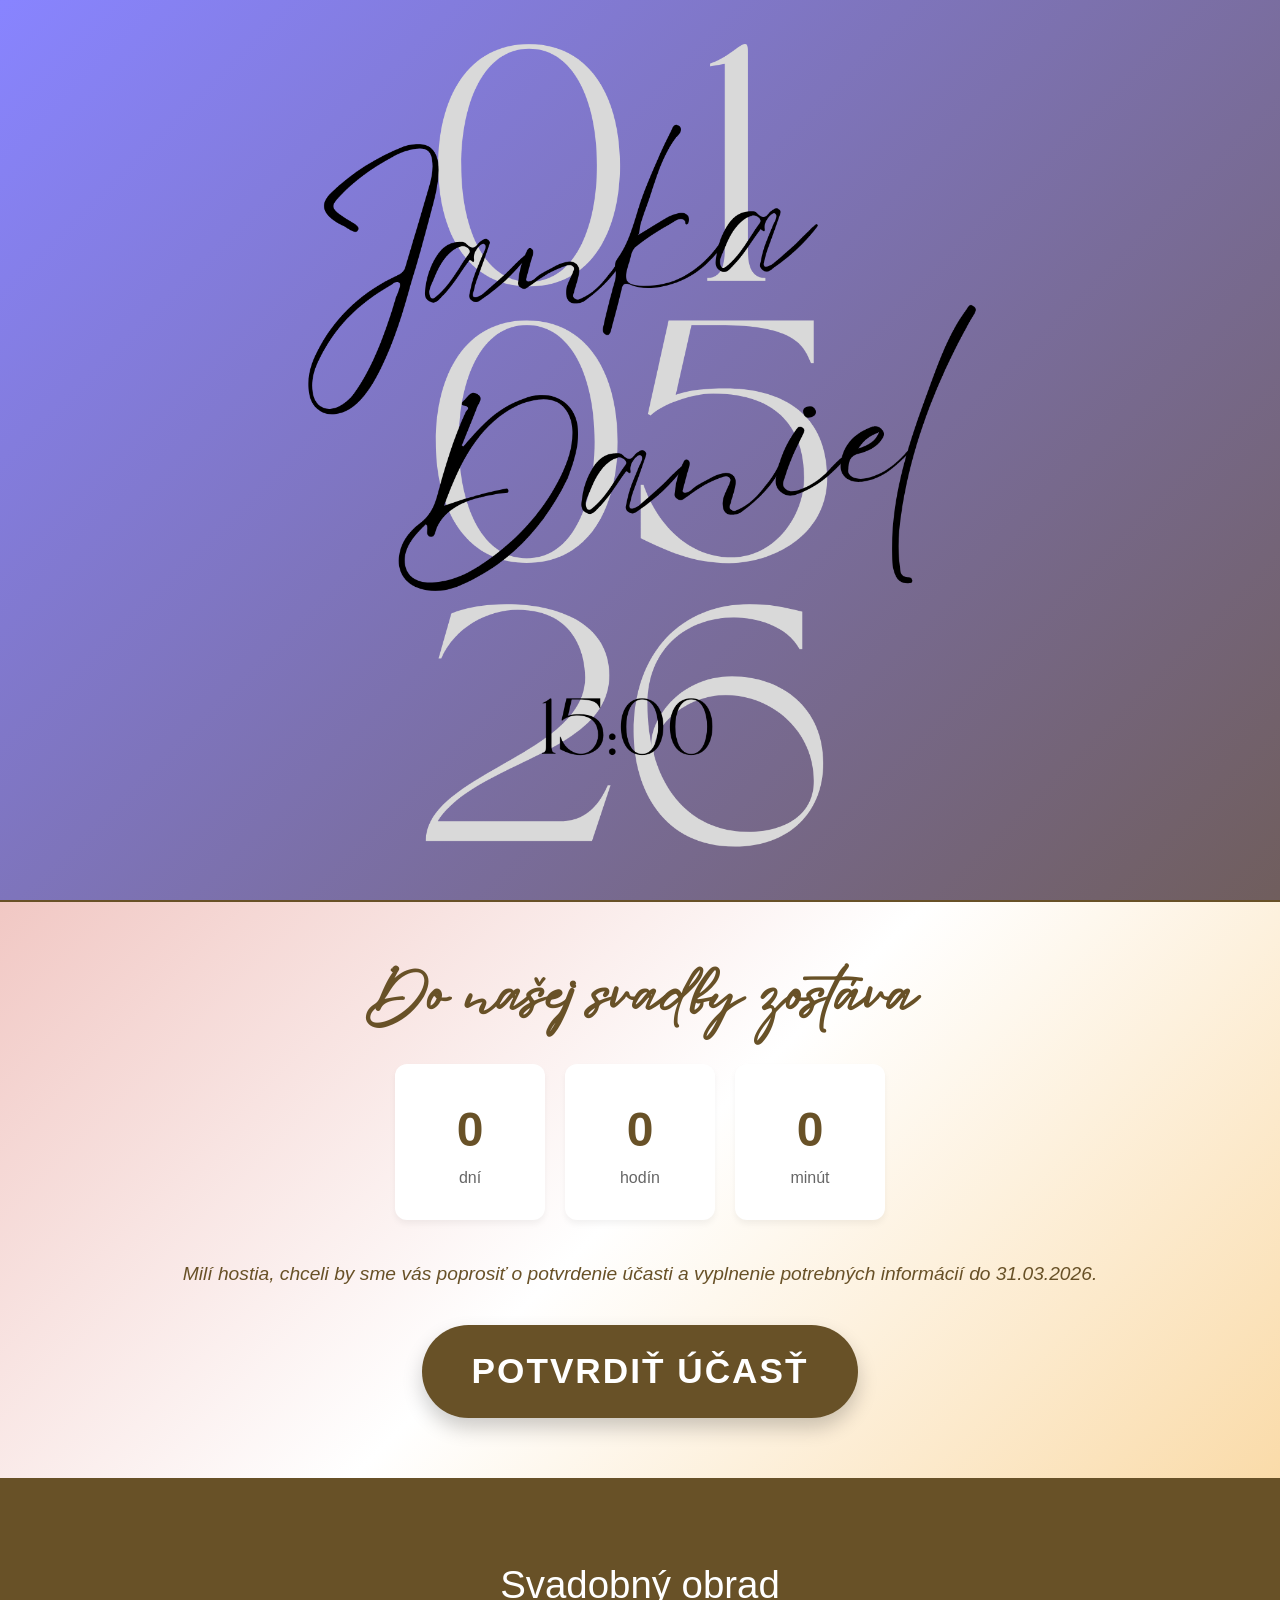
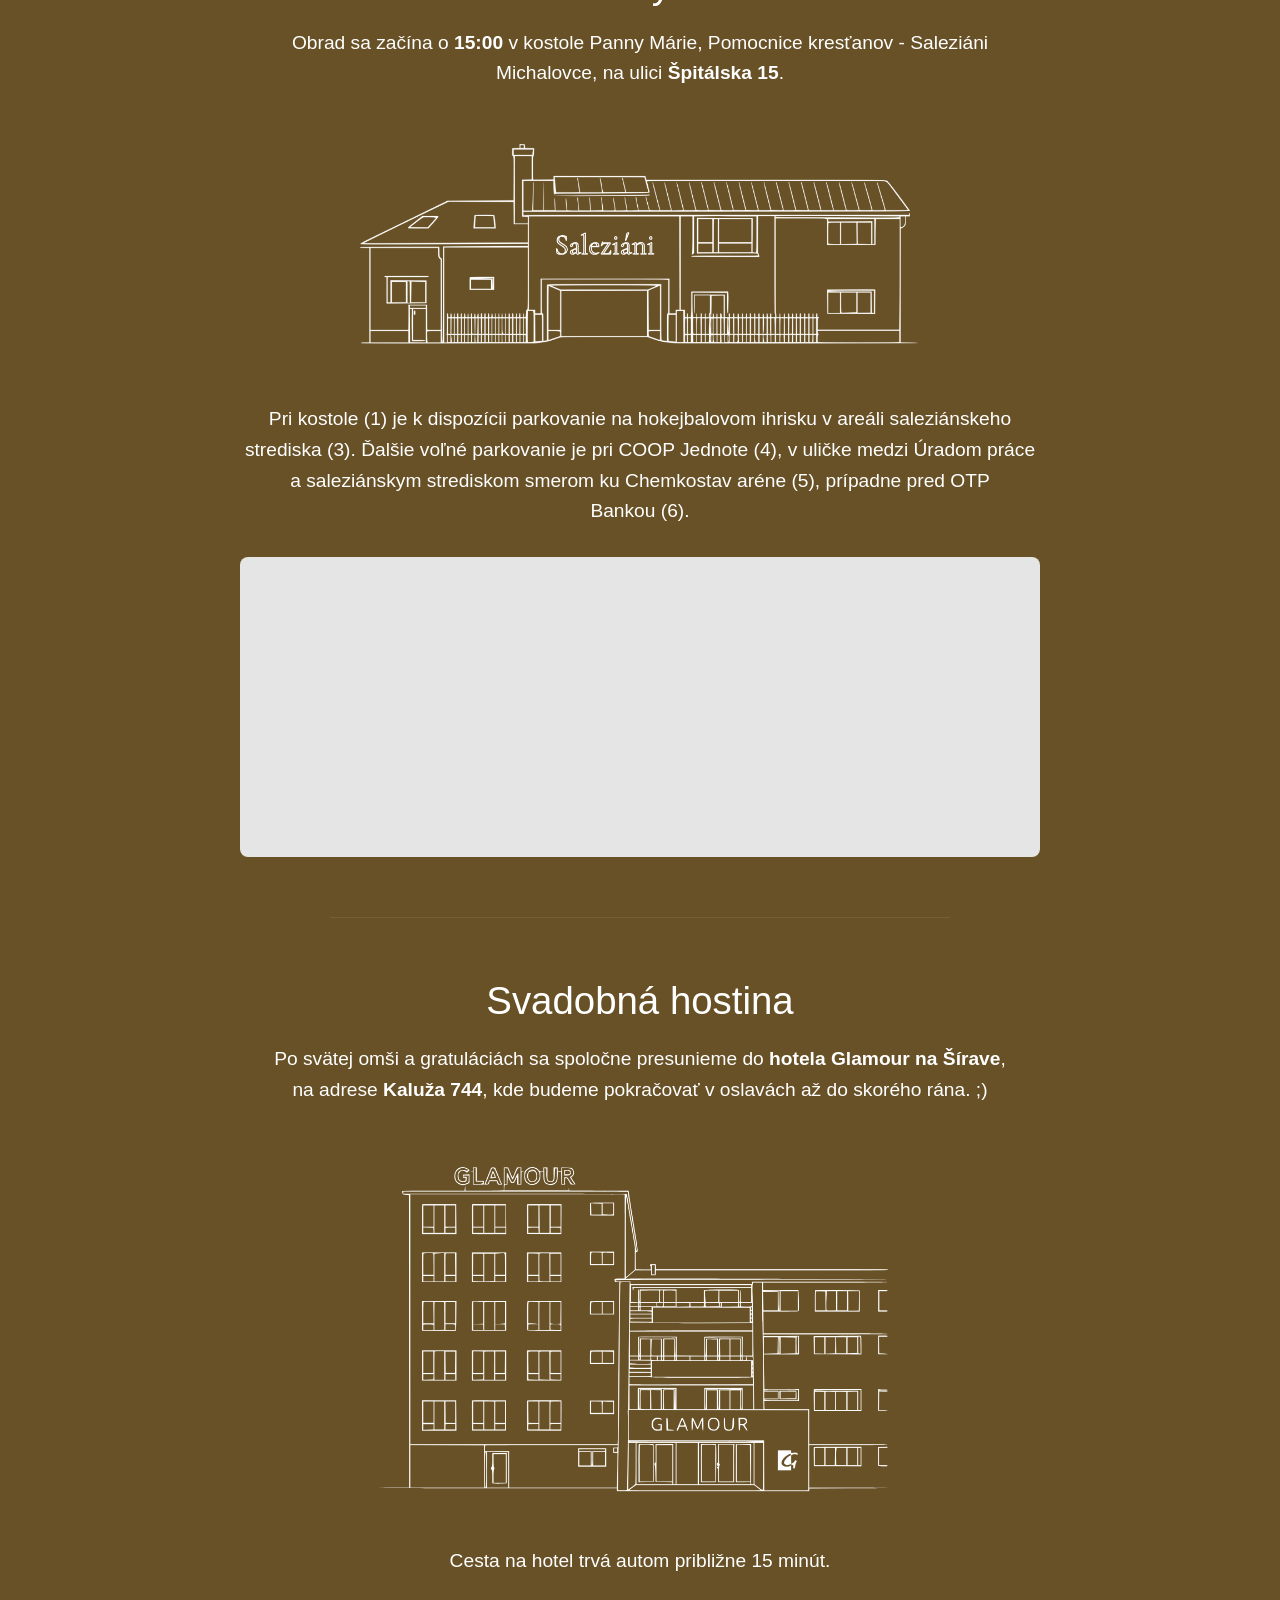
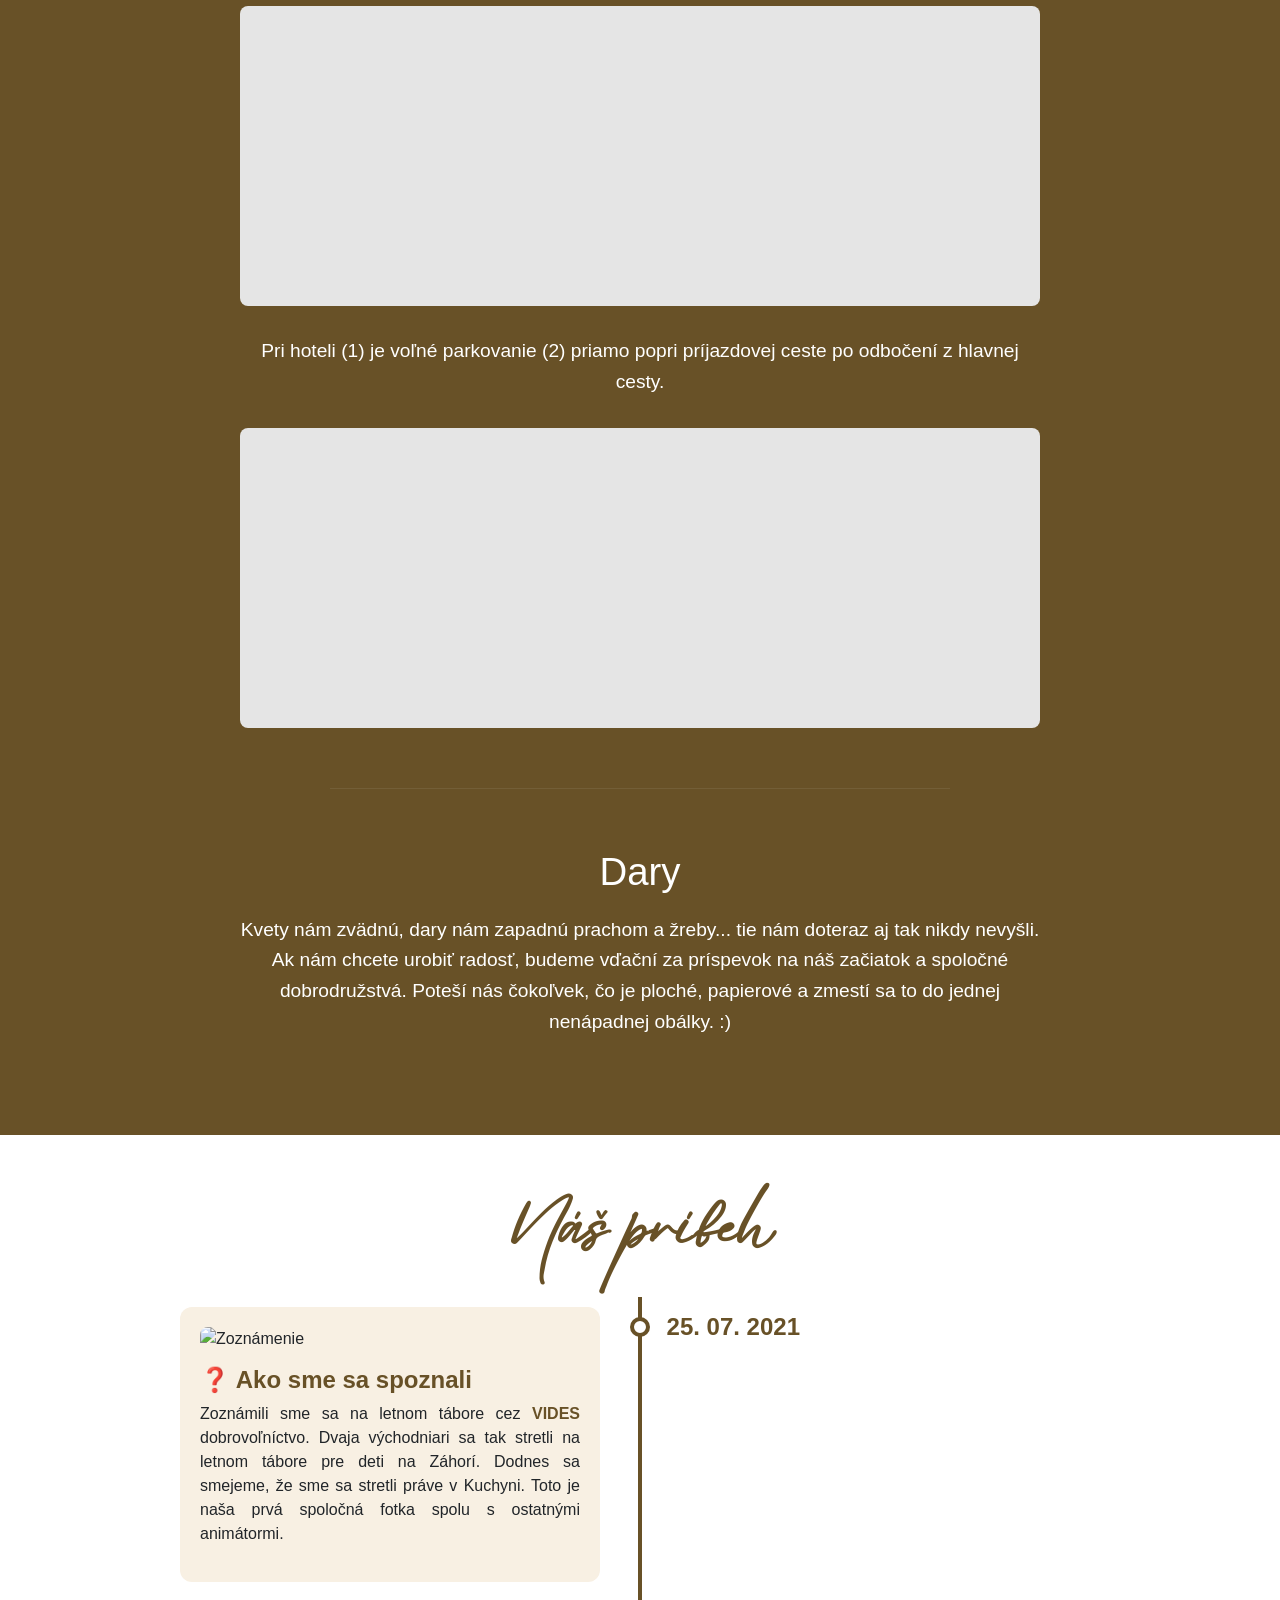
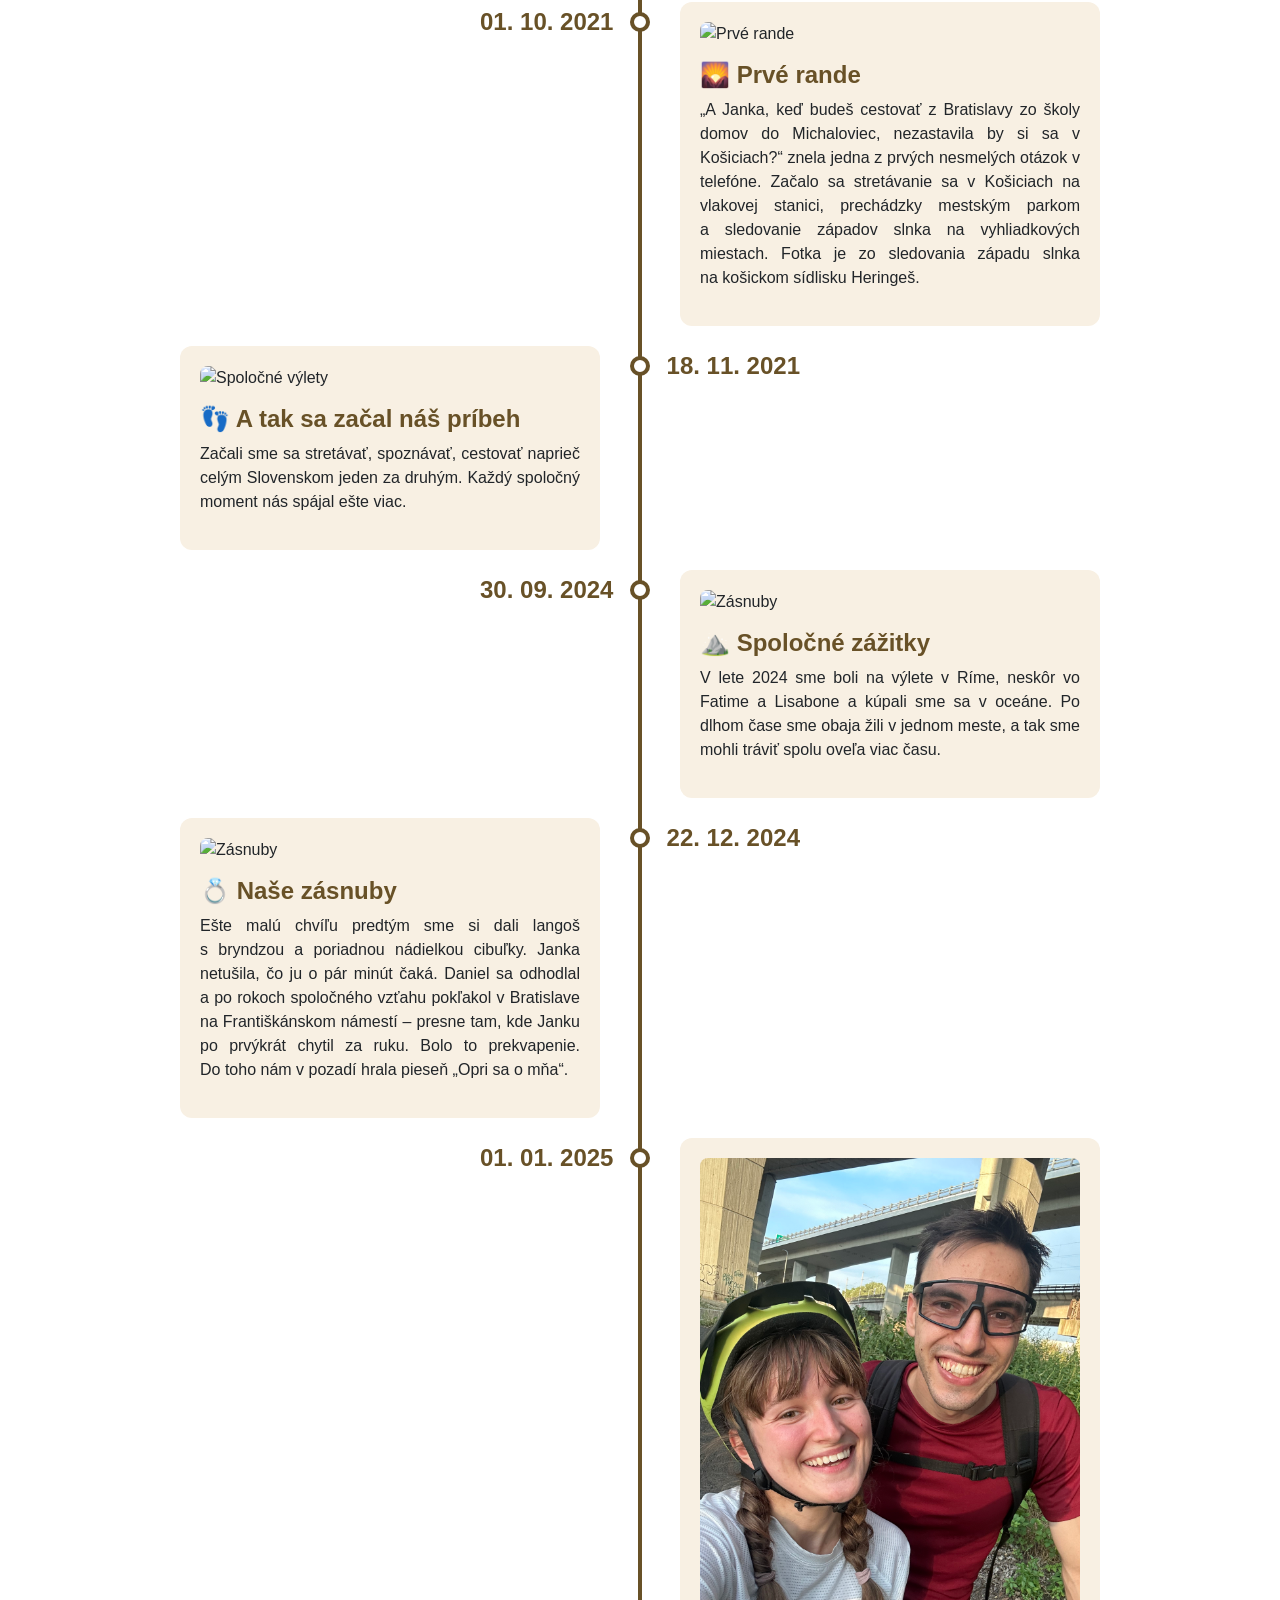
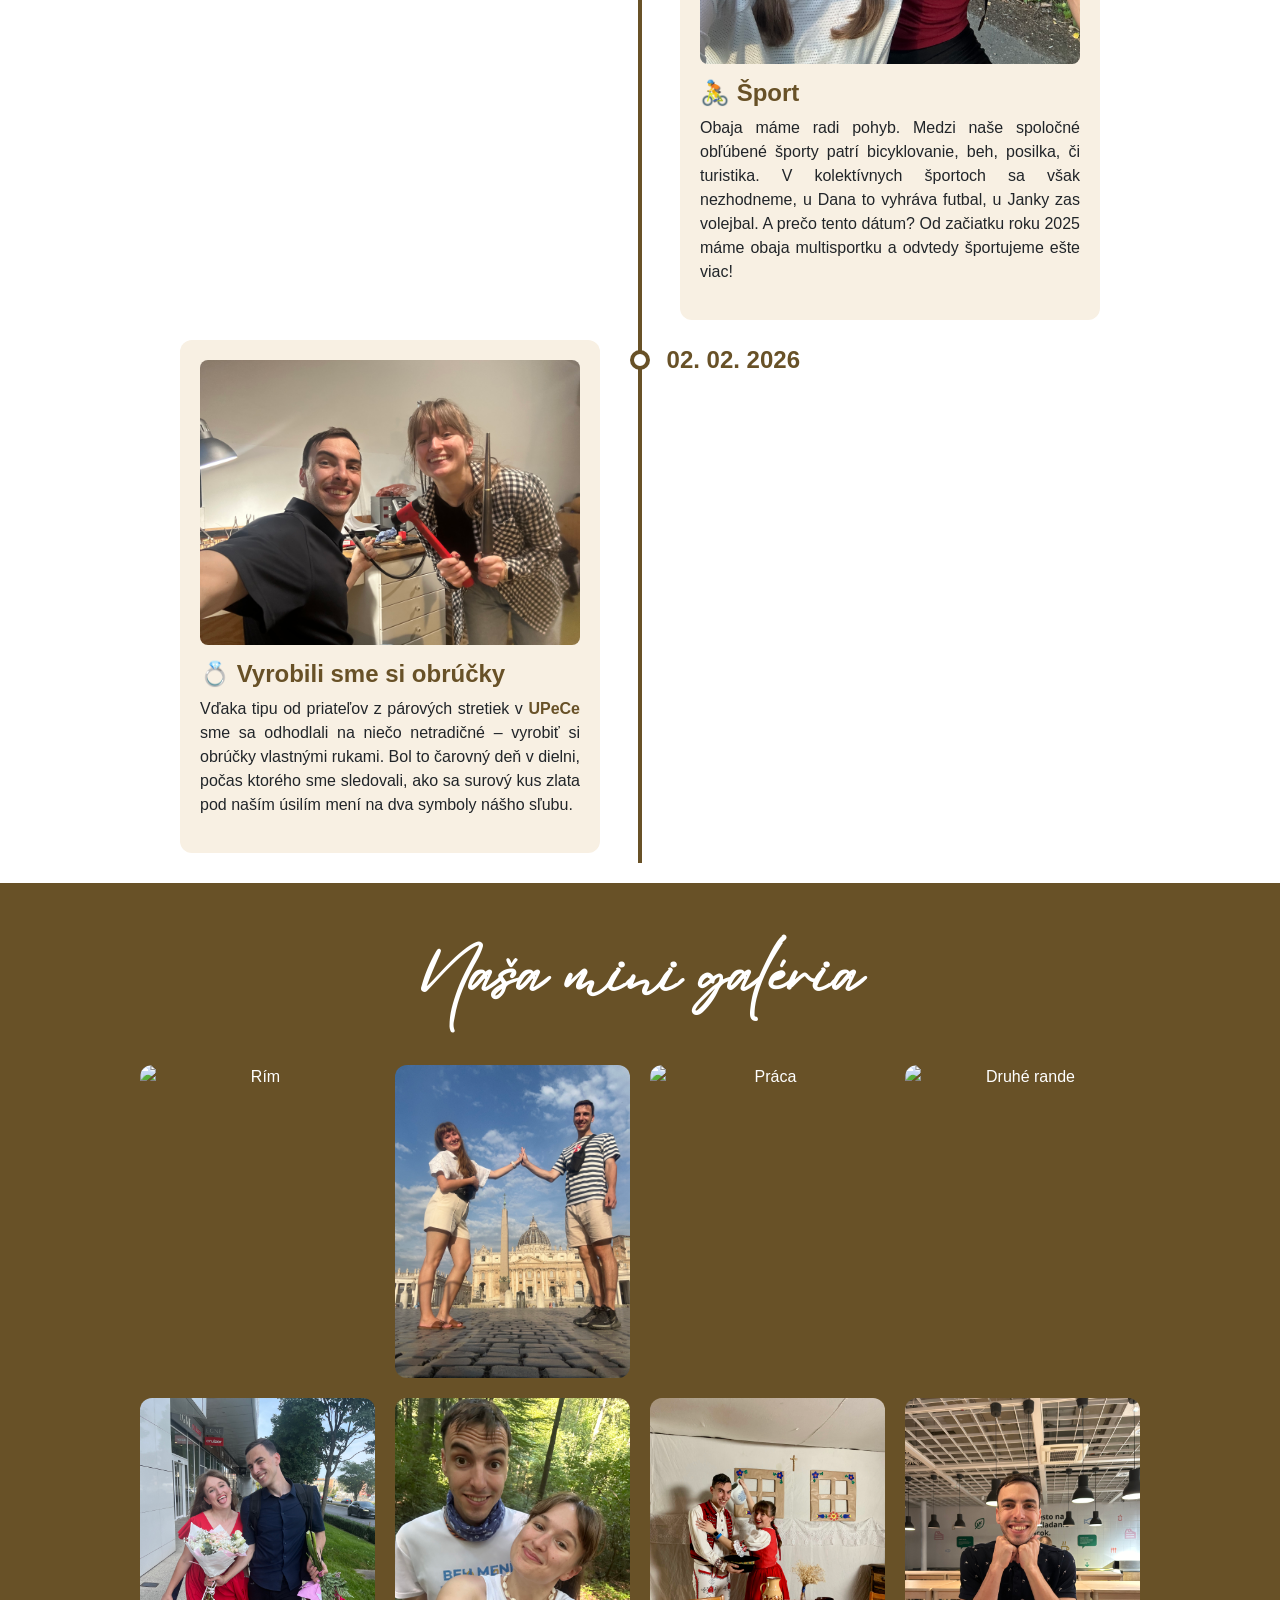
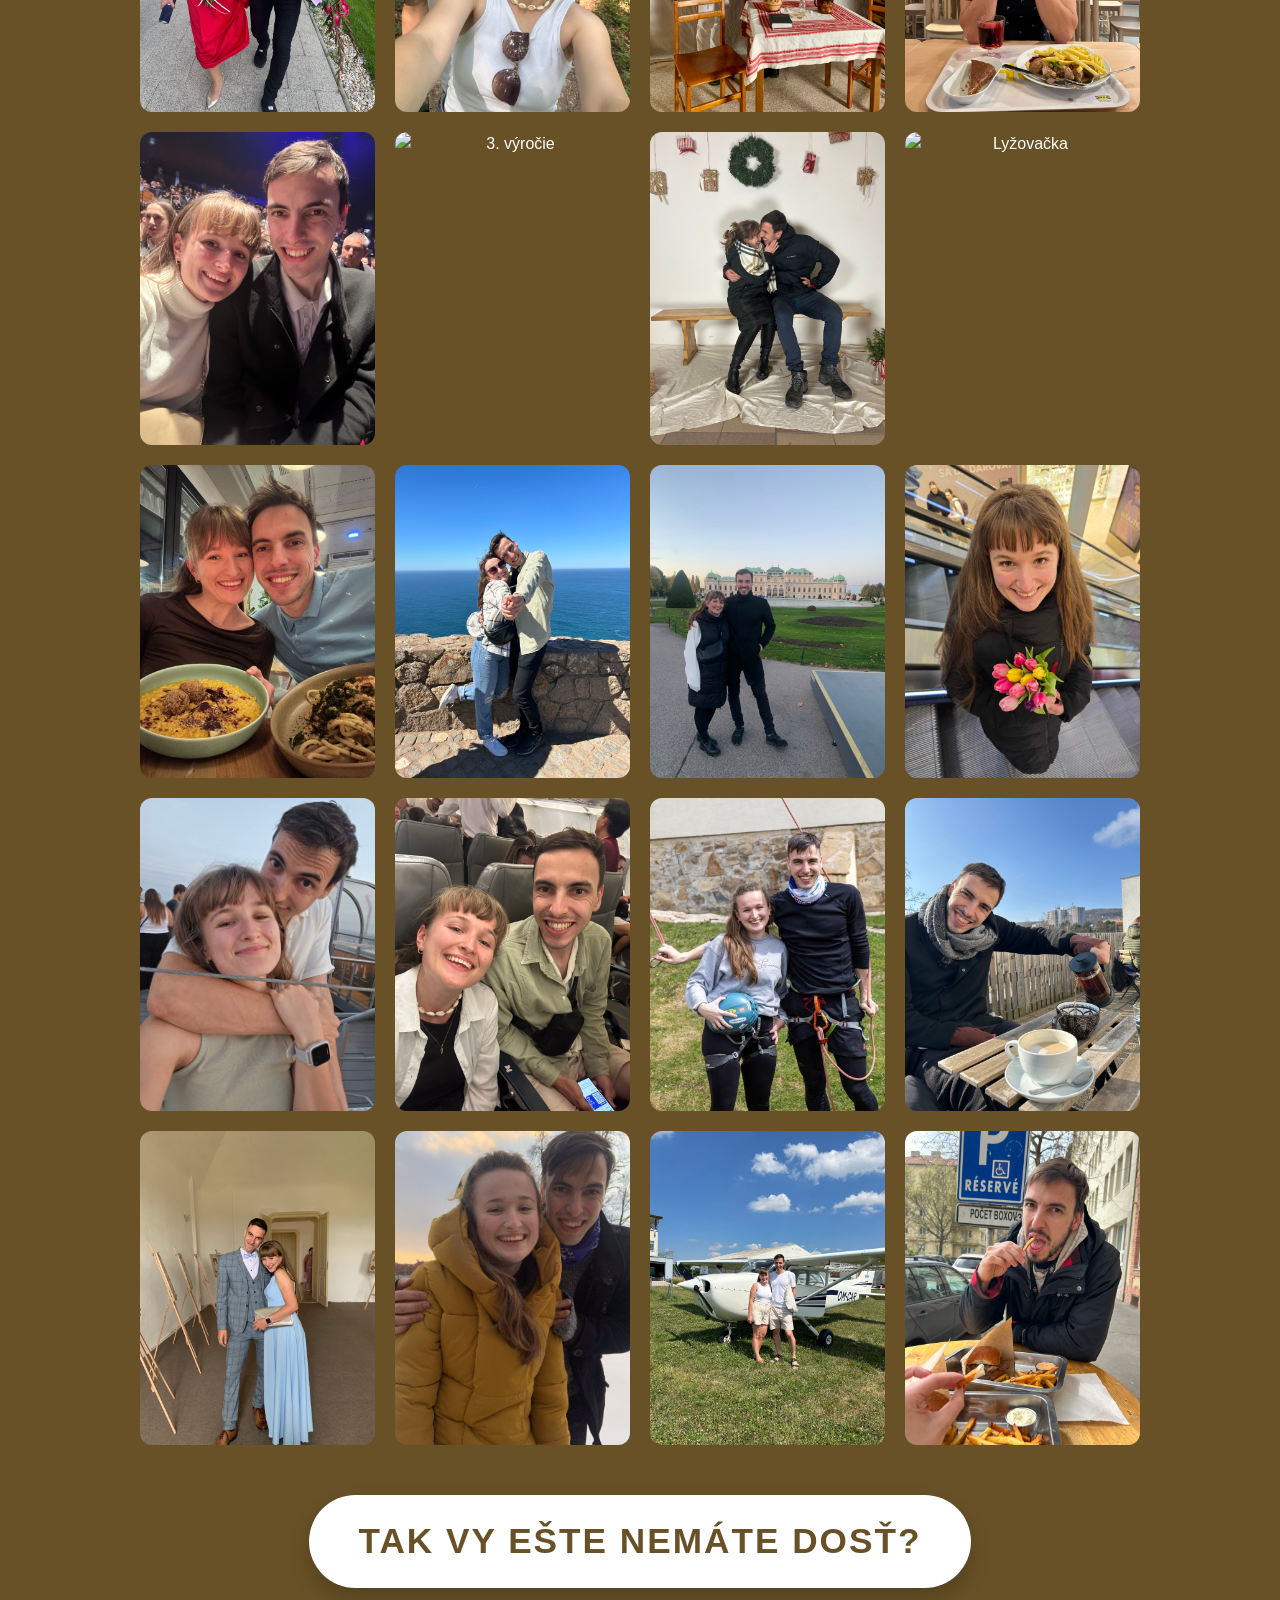
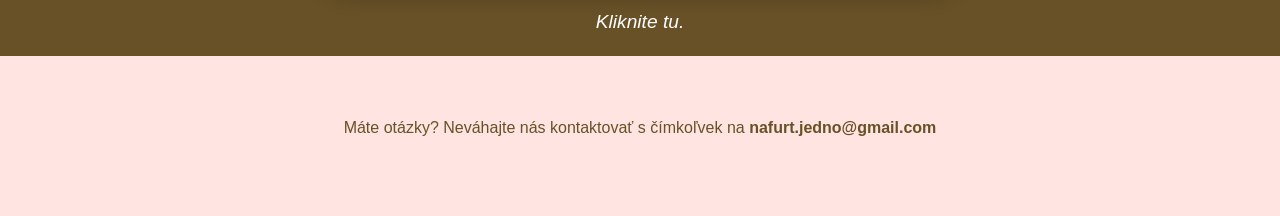
==== index.html @ fc6c35ec "video fix" ====
<!doctype html>
<html lang="sk">
  <head>
    <meta charset="UTF-8" />
    <meta name="viewport" content="width=device-width, initial-scale=1" />
    <title>Nafurt jedno ❤️</title>
    <link rel="icon" type="image/png" href="foto/favicon.png">

    <link
      href="https://cdn.jsdelivr.net/npm/bootstrap@5.3.2/dist/css/bootstrap.min.css"
      rel="stylesheet"
    />
    <link rel="stylesheet" href="style.css">   
  </head>

  <body>
    <div class="hero hero-white">
      <img src="foto/FAVORIT.png" alt="Svadobný obrázok" />
    </div>

    <div class="invite-section">
      <h1>Do našej svadby zostáva</h1>
      <div class="countdown">
         <div class="boxes">
          <div class="box">
            <span id="days">0</span>
            <small>dní</small>
          </div>
          <div class="box">
            <span id="hours">0</span>
            <small>hodín</small>
          </div>
          <div class="box">
            <span id="minutes">0</span>
            <small>minút</small>
          </div>
        </div>
      </div>

       <p style="padding-bottom: 20px; color: #685127; font-size:larger; font-style:italic">
        Milí hostia, chceli by sme vás poprosiť o potvrdenie účasti a vyplnenie potrebných informácií do 31.03.2026.
      </p>

      <a href="https://forms.gle/njdGcXNZVzwBo6KG8" target="_blank" class="btn-invite">Potvrdiť účasť</a>
    </div>

    <div class="info-section">
      <h3>Svadobný obrad</h3>
      <p>
        Obrad sa začína o <b>15:00</b> v kostole Panny Márie, Pomocnice kresťanov - Saleziáni Michalovce, na ulici <b>Špitálska 15</b>.
      </p>
      <img src="foto/stredisko.png" alt="Stredisko Saleziáni" />
      <p>
        Pri kostole&nbsp;(1) je k dispozícii parkovanie na hokejbalovom ihrisku v&nbsp;areáli saleziánskeho strediska&nbsp;(3). Ďalšie voľné parkovanie je&nbsp;pri COOP Jednote&nbsp;(4), v uličke medzi Úradom práce a&nbsp;saleziánskym strediskom smerom ku Chemkostav aréne&nbsp;(5), prípadne pred OTP Bankou&nbsp;(6).
      </p>
      <div>
        <iframe
          class="map-placeholder"
          style="border: none"
          src="https://mapy.com/s/ladularute"
          width="400"
          height="280"
          frameborder="90"
        ></iframe>
      </div>
      <hr
        style="
          width: 50%;
          margin: 60px auto;
          border-color: rgba(255, 255, 255, 0.3);
        "
      />
      <h3>Svadobná hostina</h3>
      <p>
        Po svätej omši a gratuláciách sa spoločne presunieme do&nbsp;<b>hotela Glamour na Šírave</b>, na&nbsp;adrese <b>Kaluža 744</b>, kde budeme pokračovať v oslavách až do skorého rána. ;)
      </p>
      <img src="foto/hotel_glamour.png" alt="Hotel Glamour" />
      <p>
      Cesta na hotel trvá autom približne 15 minút.
      </p>
      <div>
        <iframe class="map-placeholder" style="border:none" src="https://mapy.com/s/delabahuje" width="400" height="280" frameborder="90"></iframe>
      </div>
      <p>
      Pri hoteli (1) je voľné parkovanie (2) priamo popri príjazdovej ceste po odbočení z hlavnej cesty.
      </p>
      <div>
      <iframe class="map-placeholder" style="border:none" src="https://mapy.com/s/jegasonofo" width="400" height="280" frameborder="90"></iframe>
      </div>
      <hr
        style="
          width: 50%;
          margin: 60px auto;
          border-color: rgba(255, 255, 255, 0.3);
        "
      />
      <h3>Dary</h3>
      <p>
        Kvety nám zvädnú, dary nám zapadnú prachom a žreby... tie nám doteraz aj tak nikdy nevyšli. Ak nám chcete urobiť radosť, budeme vďační za príspevok na náš začiatok a spoločné dobrodružstvá. Poteší nás čokoľvek, čo je ploché, papierové a zmestí sa to do jednej nenápadnej obálky. :)
      </p>
    </div>
    
    <div class="timeline-section">
      <h1>Náš príbeh</h1>
      <div class="timeline">
        <div class="timeline-item left">
          <h4 class="timeline-date">25. 07. 2021</h4>

          <div class="content">
            <img src="foto/kuchyna.jpg" alt="Zoznámenie" class="main-img"/>
            <div class="timeline-item__text">
              <h4>❓ Ako sme sa spoznali</h4>
              <p>
                Zoznámili sme sa na letnom tábore cez&nbsp;<a href="https://vides.sk/">VIDES</a> dobrovoľníctvo. Dvaja východniari sa tak stretli na letnom tábore pre deti na&nbsp;Záhorí.
                Dodnes sa smejeme, že sme sa stretli práve v Kuchyni. Toto je naša prvá spoločná fotka spolu
                s&nbsp;ostatnými animátormi.
              </p>
            </div>
          </div>
        </div>

        <div class="timeline-item right">
           <h4 class="timeline-date">01. 10. 2021</h4>

          <div class="content">
            <img src="foto/prverande.jpg" alt="Prvé rande" class="main-img"/>
            <div class="timeline-item__text">
              <h4>🌄 Prvé rande</h4>
              <p>„A Janka, keď budeš cestovať z Bratislavy zo školy domov do Michaloviec, nezastavila by si sa v Košiciach?“ znela jedna z&nbsp;prvých nesmelých otázok v telefóne. Začalo sa stretávanie sa v Košiciach na vlakovej stanici, prechádzky mestským parkom a&nbsp;sledovanie západov slnka na vyhliadkových miestach. Fotka je zo sledovania západu slnka na&nbsp;košickom sídlisku Heringeš.</p>
            </div>
          </div>
        </div>

        <div class="timeline-item left">
           <h4 class="timeline-date">18. 11. 2021</h4>

          <div class="content">
            <img src="foto/jazero.jpg" alt="Spoločné výlety" class="main-img" />
            <div class="timeline-item__text">
              <h4>👣 A tak sa začal náš príbeh</h4>
              <p>Začali sme sa stretávať, spoznávať, cestovať naprieč celým Slovenskom jeden za druhým. Každý spoločný moment nás spájal ešte viac.</p>
            </div>
          </div>
        </div>

        <div class="timeline-item right">
          <h4 class="timeline-date">30. 09. 2024</h4>

          <div class="content">
            <img src="foto/ocean.jpg" alt="Zásnuby" class="main-img" />
            
            <div class="timeline-item__text">
              <h4>⛰️ Spoločné zážitky</h4>
              <p>V lete 2024 sme boli na výlete v Ríme, neskôr vo Fatime a&nbsp;Lisabone a kúpali sme sa v oceáne. Po dlhom čase sme obaja žili v jednom meste, a tak sme mohli tráviť spolu oveľa viac času.</p>
            </div>
          </div>
        </div>

        <div class="timeline-item left">
          <h4 class="timeline-date">22. 12. 2024</h4>

          <div class="content">
            <img src="foto/zasnuby.jpg" alt="Zásnuby" class="main-img" />
            
            <div class="timeline-item__text">
              <h4>💍 Naše zásnuby</h4>
              <p>Ešte malú chvíľu predtým sme si dali langoš s&nbsp;bryndzou a poriadnou nádielkou cibuľky. Janka netušila, čo ju o pár minút čaká. Daniel sa odhodlal a&nbsp;po rokoch spoločného vzťahu pokľakol v Bratislave na&nbsp;Františkánskom námestí – presne tam, kde Janku po prvýkrát chytil za ruku. Bolo to prekvapenie. Do&nbsp;toho nám v pozadí hrala pieseň „Opri sa o&nbsp;mňa“.</p>
            </div>
          </div>
        </div>

        <div class="timeline-item right">
           <h4 class="timeline-date">01. 01. 2025</h4>

          <div class="content">
            <img src="foto/bicykel.jpeg" alt="Spoločné výlety" class="main-img" />
            <div class="timeline-item__text">
              <h4>🚴 Šport</h4>
              <p>Obaja máme radi pohyb. Medzi naše spoločné obľúbené športy patrí bicyklovanie, beh, posilka, či turistika. V kolektívnych športoch sa však nezhodneme, u Dana to vyhráva futbal, u Janky zas volejbal. A prečo tento dátum? Od začiatku roku 2025 máme obaja multisportku a odvtedy športujeme ešte viac!</p>
            </div>
          </div>
        </div>

        <div class="timeline-item left">
           <h4 class="timeline-date">02. 02. 2026</h4>

          <div class="content">
            <img src="foto/obrucky.jpeg" alt="Obrúčky" class="main-img" />
            
            <div class="timeline-item__text">
              <h4>💍 Vyrobili sme si obrúčky</h4>
              <p> Vďaka tipu od priateľov z párových stretiek v <a href="https://www.upcba.sk/">UPeCe</a> sme sa odhodlali na niečo netradičné – vyrobiť si obrúčky vlastnými rukami. Bol to čarovný deň v dielni, počas ktorého sme sledovali, ako sa surový kus zlata pod naším úsilím mení na dva symboly nášho sľubu.</p>
            </div>
          </div>
        </div>
    </div>
    </div>

    <div class="small-gallery">
      <h1 style="color: white; padding: 20px;">Naša mini galéria</h1>
      <div class="gallery-grid">

        <div class="gallery-item">
          <img src="foto/rim.jpg" alt="Rím">
          <div class="overlay">
            <p>Potulky v Ríme</p>
          </div>
        </div>

        <div class="gallery-item">
          <img src="foto/bazilika.JPG" alt="bazilika">
          <div class="overlay">
            <p>Pred bazilikou sv. Petra</p>
          </div>
        </div>

        <div class="gallery-item">
          <img src="foto/praca.jpg" alt="Práca">
          <div class="overlay">
            <p>Obedná prestávka v práci</p>
          </div>
        </div>

        <div class="gallery-item">
            <img src="foto/druherande.jpg" alt="Druhé rande">
            <div class="overlay">
              <p>Jedno z prvých rande v Martinuse ešte počas pandémie</p>
            </div>
        </div>

        <div class="gallery-item">
          <img src="foto/promocie.jpeg" alt="Práca">
          <div class="overlay">
            <p>Jankine promócie</p>
          </div>
        </div>

        <div class="gallery-item">
          <img src="foto/trencin.jpg" alt="Skalka">
          <div class="overlay">
            <p>Pri Skalke</p>
          </div>
        </div>

        <div class="gallery-item">
          <img src="foto/olv.HEIC" alt="olv">
          <div class="overlay">
            <p>Na Ondrejskej ľudovej veselici v UPeCe</p>
          </div>
        </div>

        <div class="gallery-item">
          <img src="foto/ikea.jpeg" alt="Ikea">
          <div class="overlay">
            <p>Kto nemá rád ikeu?</p>
          </div>
        </div>

         <div class="gallery-item">
          <img src="foto/koncert.jpeg" alt="Koncert">
          <div class="overlay">
            <p>Na koncerte a výstave PARTY</p>
          </div>
        </div>

         <div class="gallery-item">
          <img src="foto/3.vyrocie.jpg" alt="3. výročie">
          <div class="overlay">
            <p>3. výročie</p>
          </div>
        </div>

        <div class="gallery-item">
          <img src="foto/upc.jpeg" alt="Imelo">
          <div class="overlay">
            <p>V UPeCe pod imelom</p>
          </div>
        </div>

        <div class="gallery-item">
            <img src="foto/lyzovacka.jpg" alt="Lyžovačka">
            <div class="overlay">
              <p>Dano má 2 kredity z MatFyzu! Bol s nami na lyžiarskom kurze.</p>
            </div>
          </div>

          <div class="gallery-item">
            <img src="foto/stvrtevyrocie.jpeg" alt="4. výročie">
            <div class="overlay">
              <p>4. výročie</p>
            </div>
          </div>

        <div class="gallery-item">
            <img src="foto/cabodaroca.jpg" alt="Západny cíp Európy">
            <div class="overlay">
              <p>Na najzápadnejšom cípe pevniny Európy: Cabo da Roca</p>
            </div>
          </div>

        <div class="gallery-item">
            <img src="foto/vieden.jpeg" alt="Viedeň">
            <div class="overlay">
              <p>Vo Viedni</p>
            </div>
          </div>

        <div class="gallery-item">
            <img src="foto/tulipany.JPG" alt="Tulipány">
            <div class="overlay">
              <p>Janka dostala jej obľúbené kvety</p>
            </div>
          </div>

        <div class="gallery-item">
            <img src="foto/ufo.JPG" alt="Na moste SNP v ufe">
            <div class="overlay">
              <p>Na moste SNP v "ufe"</p>
            </div>
          </div>

        <div class="gallery-item">
            <img src="foto/lietadlo.jpeg" alt="lietadlo">
            <div class="overlay">
              <p>V lietadle</p>
            </div>
          </div>

        <div class="gallery-item">
            <img src="foto/lezenie.JPG" alt="Lezenie">
            <div class="overlay">
              <p>Pri lezeckej stene vo Važci na VIDES víkendovke</p>
            </div>
          </div>

        <div class="gallery-item">
            <img src="foto/rezervacia.jpeg" alt="Rezervácia">
            <div class="overlay">
              <p>Rezervovali sme svadobnú sálu</p>
            </div>
          </div>

         <div class="gallery-item">
            <img src="foto/svadba.jpg" alt="Na svadbe">
            <div class="overlay">
              <p>Na svadbe v Starom</p>
            </div>
          </div>

          <div class="gallery-item">
            <img src="foto/korcule.JPG" alt="Korčuľovanie">
            <div class="overlay">
              <p>Korčuľovanie v Košiciach v parku pri stanici</p>
            </div>
          </div>

        <div class="gallery-item">
            <img src="foto/lietadielko.jpeg" alt="Lietadlo">
            <div class="overlay">
              <p>Let ponad Bratislavu</p>
            </div>
          </div>

        <div class="gallery-item">
            <img src="foto/reserve.jpeg" alt="Reservé">
            <div class="overlay">
              <p>Dano je už rezervovaný!</p>
            </div>
          </div>
        </div>

        <button class="btn-funfacts"><a href="funfacts/">Tak vy ešte nemáte dosť?</a></button>
        <div style="padding-bottom: 20px; font-size:larger; font-style:italic">Kliknite tu.</div>
    </div>

    <footer class="fun-footer">
      <p>Máte otázky? Neváhajte nás kontaktovať s čímkoľvek na <a href="mailto:nafurt.jedno@gmail.com">nafurt.jedno@gmail.com</a></p>
    </footer>
    <script src="script.js"></script>
  </body>
</html>
---- style.css ----
body, html {
            height: 100%;
            margin: 0;
            padding: 0;
            scroll-behavior: smooth;
            font-family: "Arial", sans-serif;
        }

        @font-face {
            font-family: 'EyesomeScript';
            src: url('./fonts/Eyesome-Script.woff2') format('woff2');
            font-weight: normal;
            font-style: normal;
        }

        h1 {
            font-family: 'EyesomeScript';
            color: #685127;
            font-weight: bold;
            font-size: 60px;
            margin-bottom: 30px;
            text-align: center;
        }

        /* --- HERO --- */
        .hero {
            position: relative;
            width: 100%;
            height: 100vh;
            display: flex;
            justify-content: center;
            align-items: center;
            background: #fff;
            overflow: hidden;
        }

        .hero img {
            max-width: 100%;
            max-height: 100%;
            object-fit: contain;
        }

                /* Upravená úvodná sekcia s animovaným pozadím */
        .hero-white {
            width: 100%;
            /* Tvoje definované farby */
            background: linear-gradient(-45deg, #000000, #D9D9D9, #685127, #8884FF);
            background-size: 400% 400%;
            animation: gradient 13s ease infinite;
            
            /* Zabezpečíme, aby obrázok oznámenia nebol "prilepený" na okrajoch, 
                ak chceš vidieť kúsok animácie aj okolo neho */
            padding: 20px 0; 
        }

        /* Odstránime line-height: 0 z wrapperu, aby animácia pod obrázkom vynikla */
        .announcement-wrapper {
            width: 100%;
            display: flex;
            justify-content: center;
        }

        .full-width-img {
            width: 100%;
            max-width: 1200px;
            height: auto;
            display: block;
            /* Ak má tvoje oznamko priehľadné pozadie (PNG), 
                animácia bude presvitať aj cez neho. 
                Ak je oznamko biele, bude to vyzerať ako pekný rámik. */
        }

        /* --- POČÍTADLO --- */
        .countdown {
            text-align: center;
            padding-bottom: 40px;
        }

        .countdown .boxes {
            display: flex;
            justify-content: center;
            gap: 20px;
            flex-wrap: wrap;
        }

        .countdown .box {
            background: #ffffff;
            padding: 30px 20px;
            border-radius: 12px;
            flex: 1 1 100px;
            max-width: 150px;
            box-shadow: 0 4px 6px rgba(0, 0, 0, 0.05);
            color: #685127;
        }

        .countdown .box span {
            display: block;
            font-size: clamp(2rem, 5vw, 3rem);
            font-weight: bold;
        }

        .countdown .box small {
            display: block;
            font-size: 1rem;
            color: #666;
        }

        /* --- TLAČIDLO PRE POZVANÝCH (UPRAVENÉ) --- */
        .invite-section {
            /* Poriadne farebný gradient (kombinácia svadobnej ružovej a zlatej) */
            background: linear-gradient(
            135deg,
            #f1c8c4 0%,
            #ffffff 50%,
            #fadba9 100%
            );
            padding: 60px 20px;
            text-align: center;
            border-top: 2px solid #685127;
            border-bottom: 2px solid #685127;
        }

        .invite-section .btn-invite {
            font-size: clamp(1.5rem, 3vw, 2.2rem);
            padding: 20px 50px;
            background-color: #685127; /* Tvoja hlavná hnedá */
            color: white;
            border: none;
            border-radius: 50px;
            font-weight: bold;
            text-transform: uppercase;
            letter-spacing: 2px;
            box-shadow: 0 10px 20px rgba(0, 0, 0, 0.2);
            transition: all 0.3s ease;
            text-decoration: none;
            display: inline-block;

            /* Animácia pumpujúceho srdca */
            animation: heartbeat 5s infinite ease-in-out;
        }

        /* Efekt pri prejdení myšou */
        .invite-section .btn-invite:hover {
            background-color: #4a3a1c;
            transform: scale(1.1); /* Ešte viac sa zväčší */
            box-shadow: 0 15px 30px rgba(0, 0, 0, 0.3);
            color: #ffe4e1;
        }

        /* Definícia animácie heartbeat */
        @keyframes heartbeat {
            0% {
            transform: scale(1);
            }
            15% {
            transform: scale(1.05);
            }
            30% {
            transform: scale(1);
            }
            45% {
            transform: scale(1.1);
            }
            60% {
            transform: scale(1);
            }
        }

        /* --- SEKCE DETAILOV (OBRAD A HOSTINA) --- */
        .info-section {
            background: #685127; /* tvoja pôvodná farba */
            color: white;
            padding: 80px 20px;
            text-align: center;
            border-top: 2px solid #685127;
            border-bottom: 2px solid #685127;
        }

        .info-section h3 {
            margin-bottom: 20px;
            font-size: clamp(1.5rem, 3vw, 2.5rem);
        }

        .info-section img {
            width: 100%;
            max-width: 600px;
            height: auto;
            margin: 25px 0;
            border-radius: 8px;
        }

        .info-section p {
            font-size: clamp(1rem, 2vw, 1.2rem);
            max-width: 800px;
            margin: 15px auto;
            line-height: 1.6;
        }

        /* Miesto pre mapu */
        .map-placeholder {
            background: #e5e5e5;
            color: #333;
            width: 100%;
            max-width: 800px;
            height: 300px;
            margin: 30px auto;
            display: flex;
            justify-content: center;
            align-items: center;
            border-radius: 8px;
        }

        /* --- ČASOVÁ OS (TIMELINE) --- */
        .timeline-section {
            padding-top: 60px;
            padding-bottom: 20px;
            background-color: #ffffff;
        }

        .timeline-section h2 {
            text-align: center;
            margin-bottom: 50px;
            font-size: clamp(2rem, 4vw, 3rem);
        }

        .timeline {
            position: relative;
            max-width: 1000px;
            margin: 0 auto;
        }

        /* Stredová čiara */
        .timeline::after {
            content: "";
            position: absolute;
            width: 4px;
            background-color: #685127;
            top: 0;
            bottom: 0;
            left: 50%;
            margin-left: -2px;
        }

        .timeline-item {
            padding: 10px 40px;
            position: relative;
            width: 50%;
        }

        .timeline-item__text {
            text-align: justify; /* Zarovná text presne pod ľavý okraj obrázka */
            padding: 0;       /* Odstráni prípadné bočné medzery, aby text lícoval s hranou fotky */
            margin-top: 15px; /* Jemná medzera medzi fotkou a textom */
        }

        .main-img {
            display: block;      /* Zabezpečí, že sa obrázok správa ako blok */
            width: 100%;         /* Roztiahne obrázok na celú šírku rodičovského elementu (section) */
            max-width: 100%;     /* Poistka, aby nepretiekol */
            height: auto;        /* Zachová pomer strán, aby sa fotka nedeformovala */
            margin-bottom: 20px; /* Medzera medzi obrázkom a textom/mapou */
            
            /* Odstránili sme všetky border, shadow a efekty, ako si si prial */
        }


        /* Krúžok na čiare */
        .timeline-item::after {
            content: "";
            position: absolute;
            width: 20px;
            height: 20px;
            right: -10px;
            background-color: white;
            border: 4px solid #685127;
            top: 20px;
            border-radius: 50%;
            z-index: 1;
        }

        .timeline-date {
            position: absolute;
            top: 16px;
            font-weight: bold;
            white-space: nowrap;
            color: #685127;
        }

        /* Left items → date on right side near center line */
        .timeline-item.left .timeline-date {
            right: -160px;
            text-align: left;
        }

        /* Right items → date on left side near center line */
        .timeline-item.right .timeline-date {
            left: -160px;
            text-align: left;
        }

        .left {
            left: 0;
            text-align: right;
        }
        .right {
            left: 50%;
            text-align: left;
        }

        .right::after {
            left: -10px;
        }

        .content {
            padding: 20px;
            background-color: #f8f0e3;
            border-radius: 12px;
            display: inline-block; /* Bublina sa prispôsobí obsahu */
            width: 100%;           /* Ale na mobile vyplní priestor */
            text-align: left;      /* Poistka pre zarovnanie obsahu */
        }

        .content img {
            width: 100%;       /* Obrázok vyplní celú šírku bubliny */
            max-width: 100%;    /* Zrušíme to obmedzenie na 300px */
            height: auto;
            border-radius: 8px;
            margin-bottom: 15px;
            display: block;
        }

        .content a {
            color: #685127;
            text-decoration: none;
            font-weight: bold;
        }

        .content h4 {
            margin-top: 0;
            color: #685127;
            font-weight: bold;
        }

        /* Definícia animácie gradientu */
        @keyframes gradient {
            0% {
                background-position: 0% 50%;
            }
            50% {
                background-position: 100% 50%;
            }
            100% {
                background-position: 0% 50%;
            }
        }

        /* Responzivita pre mobily */
        @media screen and (max-width: 768px) {
            .timeline::after {
            left: 31px;
            }

            .timeline-item {
            width: 100%;
            padding-left: 70px;
            padding-right: 25px;
            text-align: left;
            left: 0;
            }

            .timeline-item::after {
            left: 21px;
            right: auto;
            }

            .left {
            left: 0;
            }
            .right {
            left: 0;
            }

            /* FIX DATE POSITION */
            .timeline-date {
            position: static;   /* remove absolute */
            display: block;
            margin-bottom: 10px;
            text-align: left;

            left: auto;         /* reset desktop offsets */
            right: auto;
            }
        }

        .small-gallery {
            padding: 40px 20px;
            padding-bottom: 0;
            text-align: center;
            background-color: #685127;
            color: white;
        }

        .small-gallery h2 {
            margin-bottom: 40px;
        }

        .gallery-grid {
            display: grid;
            grid-template-columns: repeat(auto-fit, minmax(220px, 1fr));
            gap: 20px;
            max-width: 1000px;
            margin: 0 auto;
        }

        .gallery-item {
            position: relative;
            overflow: hidden;
            border-radius: 12px;
        }

        .gallery-item img {
            width: 100%;
            display: block;
            transition: transform 0.4s ease;
        }

        .gallery-item:hover img {
            transform: scale(1.05);
        }

        .overlay {
            position: absolute;
            inset: 0;
            background: rgba(0, 0, 0, 0.55);
            color: white;
            display: flex;
            align-items: center;
            justify-content: center;
            text-align: center;
            padding: 15px;
            opacity: 0;
            transition: opacity 0.4s ease;
        }

        .gallery-item:hover .overlay {
            opacity: 1;
        }

        .gallery-item.active .overlay {
            opacity: 1;
        }

        .gallery-item.active img {
            transform: scale(1.05);
        }

        .fun-facts-section {
            text-align: center;
            padding: 60px 0;
            /* Poriadne farebný gradient (kombinácia svadobnej ružovej a zlatej) */
            background: linear-gradient(
            135deg,
            #f1c8c4 0%,
            #ffffff 50%,
            #fadba9 100%
            );
        }

        .fun-facts-section h3 {
            color: #685127;
            margin-bottom: 20px;
            font-size: clamp(1.5rem, 3vw, 2.5rem);
        }

        .btn-funfacts {
            font-size: clamp(1.5rem, 3vw, 2.2rem);
            margin: 50px 50px 20px 50px;
            padding: 20px 50px;
            background-color: white; /* Tvoja hlavná hnedá */
            color: #685127;
            border: none;
            border-radius: 50px;
            font-weight: bold;
            text-transform: uppercase;
            letter-spacing: 2px;
            box-shadow: 0 10px 20px rgba(0, 0, 0, 0.2);
            transition: all 0.3s ease;
            text-decoration: none;
            display: inline-block;
        }

        .btn-funfacts a {
            color: #685127;
            text-decoration: none;
        }

        /* Efekt pri prejdení myšou */
        .btn-funfacts:hover {
            background-color: #ffe4e1;
            transform: scale(1.1); /* Ešte viac sa zväčší */
            box-shadow: 0 15px 30px rgba(0, 0, 0, 0.3);
            color: #4a3a1c;
        }

        .fact-block {
            margin: 50px 0;
        }

        .fact-block img {
            max-width: 300px;
            width: 100%;
            border-radius: 10px;
            margin: 15px 0;
        }

        .childhood-gallery {
            display: flex;
            justify-content: center;
            gap: 40px;
            flex-wrap: wrap;
        }

        .childhood-gallery img {
            max-width: 220px;
        }

        .fun-facts-section {
            padding: 100px 20px;
            background: linear-gradient(135deg, #ffffff, #f8efe5);
            text-align: center;
        }

        .fact-block {
            max-width: 850px;
            margin: 0 auto 80px auto;
            background: white;
            padding: 40px;
            border-radius: 20px;
            box-shadow: 0 20px 40px rgba(0,0,0,0.05);
        }

        .fact-block img {
            width: 100%;
            max-width: 550px;
            border-radius: 16px;
            margin: 25px 0;
        }

        .fact-block-brown {
            max-width: 850px;
            margin: 0 auto 80px auto;
            background: #685127;
            padding: 40px;
            border-radius: 20px;
            box-shadow: 0 20px 40px rgba(0,0,0,0.15);
            color: white;
        }

        .fact-block-brown h1,
        .fact-block-brown h2,
        .fact-block-brown h3,
        .fact-block-brown p,
        .fact-block-brown a {
            color: white;
        }

        .fact-block-brown img {
            width: 100%;
            max-width: 550px;
            border-radius: 16px;
            margin: 25px 0;
        }

        .fact-block-brown a {
            text-decoration: underline;
        }

        .childhood-gallery {
            display: grid;
            grid-template-columns: repeat(auto-fit, minmax(180px,1fr));
            gap: 20px;
            margin-top: 30px;
        }

        .childhood-gallery img {
            width: 100%;
            border-radius: 14px;
        }

        .fun-facts-section h1 {
            text-align: center;
            margin-bottom: 3rem;
        }

        .fun-facts-section a {
            text-decoration: none;
            color:#685127;
            font-weight: bold;
        }

        .btn-back {
            font-size: clamp(1.5rem, 3vw, 2.2rem);
            margin: 50px;
            padding: 20px 50px;
            background-color: #685127; /* Tvoja hlavná hnedá */
            color: white;
            border: none;
            border-radius: 50px;
            font-weight: bold;
            text-transform: uppercase;
            letter-spacing: 2px;
            box-shadow: 0 10px 20px rgba(0, 0, 0, 0.2);
            transition: all 0.3s ease;
            text-decoration: none;
            display: inline-block;
        }

        .btn-back a {
            color: white;
            text-decoration: none;
        }

        /* Efekt pri prejdení myšou */
        .btn-back:hover {
            background-color: #4a3a1c;
            transform: scale(1.1); /* Ešte viac sa zväčší */
            box-shadow: 0 15px 30px rgba(0, 0, 0, 0.3);
            color: #ffe4e1;
        }

        .main-footer {
            background: #685127;
            color: white;
            padding: 60px 20px;
            text-align: center;
        }

        .main-footer a {
            color: #ffe4e1;
            text-decoration: none;
            font-weight: bold;
        }

        .fun-footer {
            background: #ffe4e1;
            color: #685127;
            padding: 60px 20px;
            text-align: center;
        }

        .fun-footer a {
            color: #685127;
            text-decoration: none;
            font-weight: bold;
        }

        .video-container {
            width: 100%;
            max-width: 100%;
        }

        .video-container iframe {
            width: 100%;
            aspect-ratio: 16 / 9;
            height: auto;
            border: 0;
        }
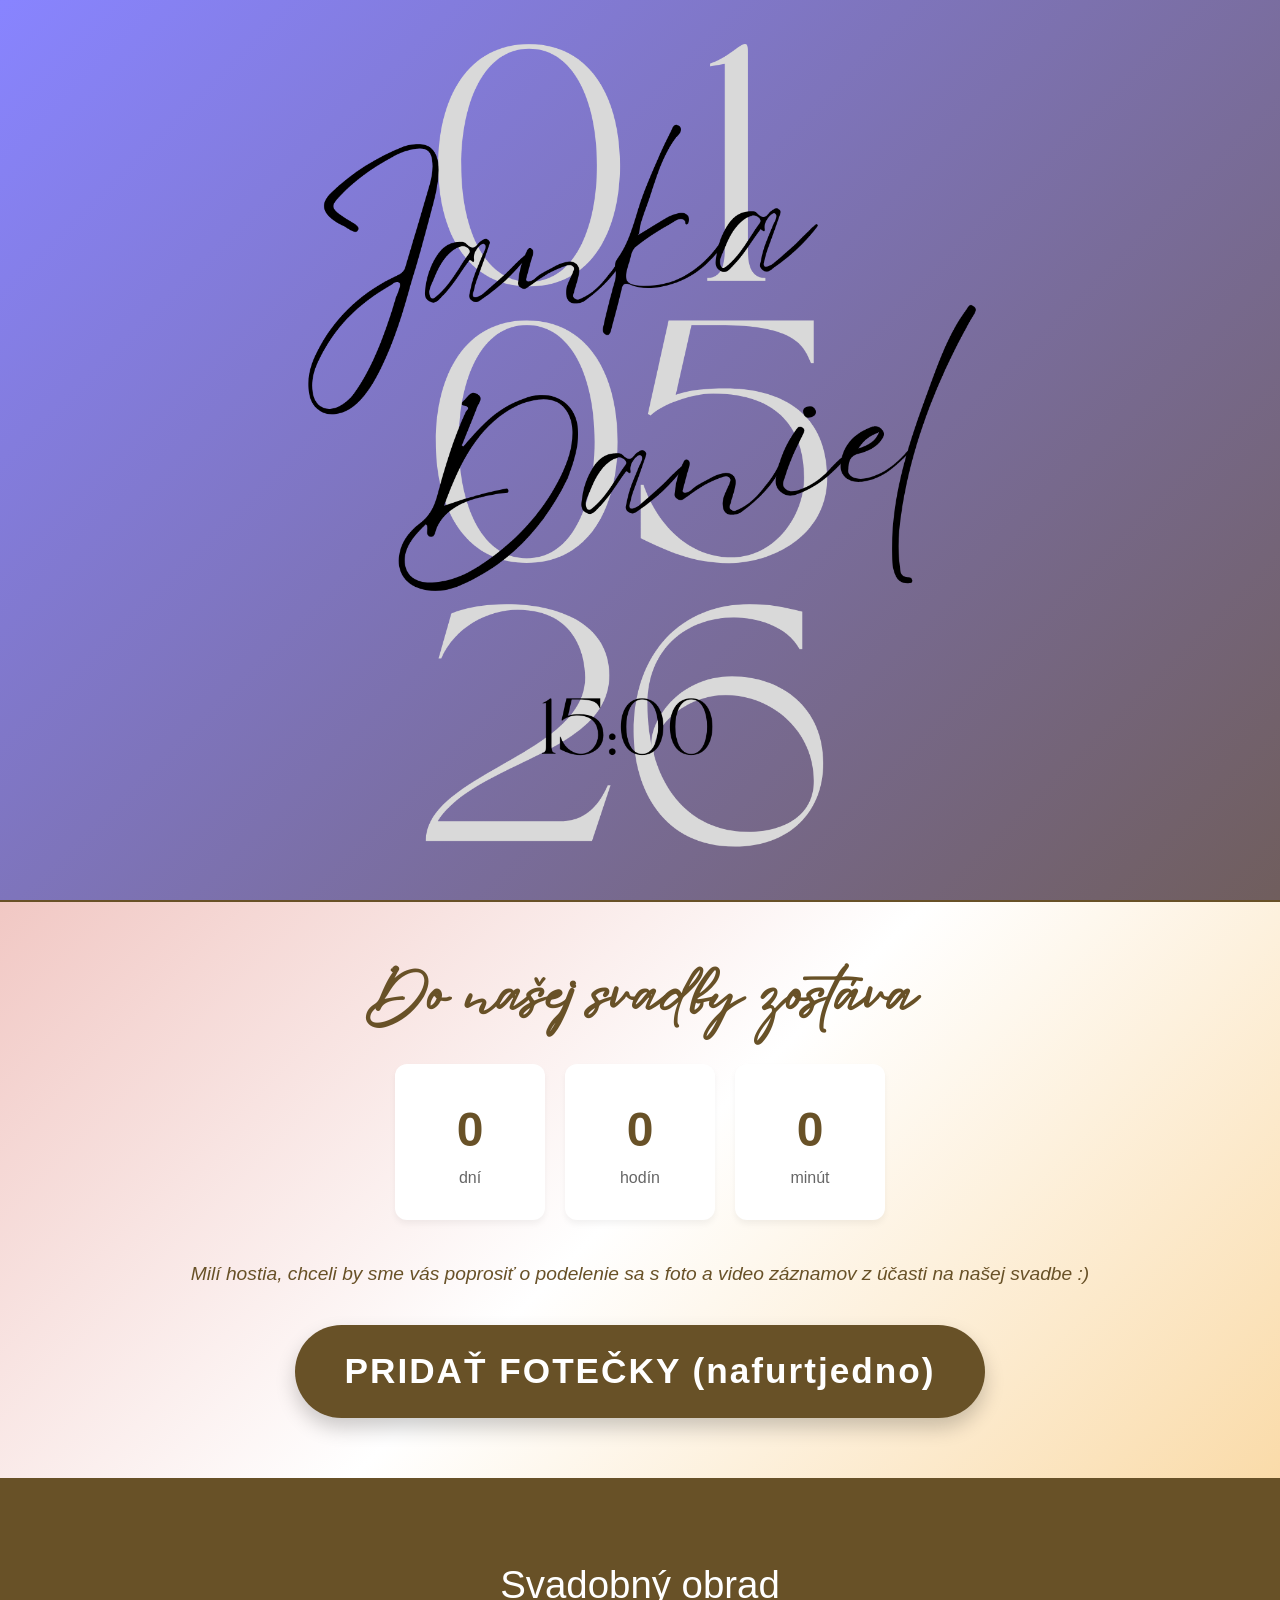
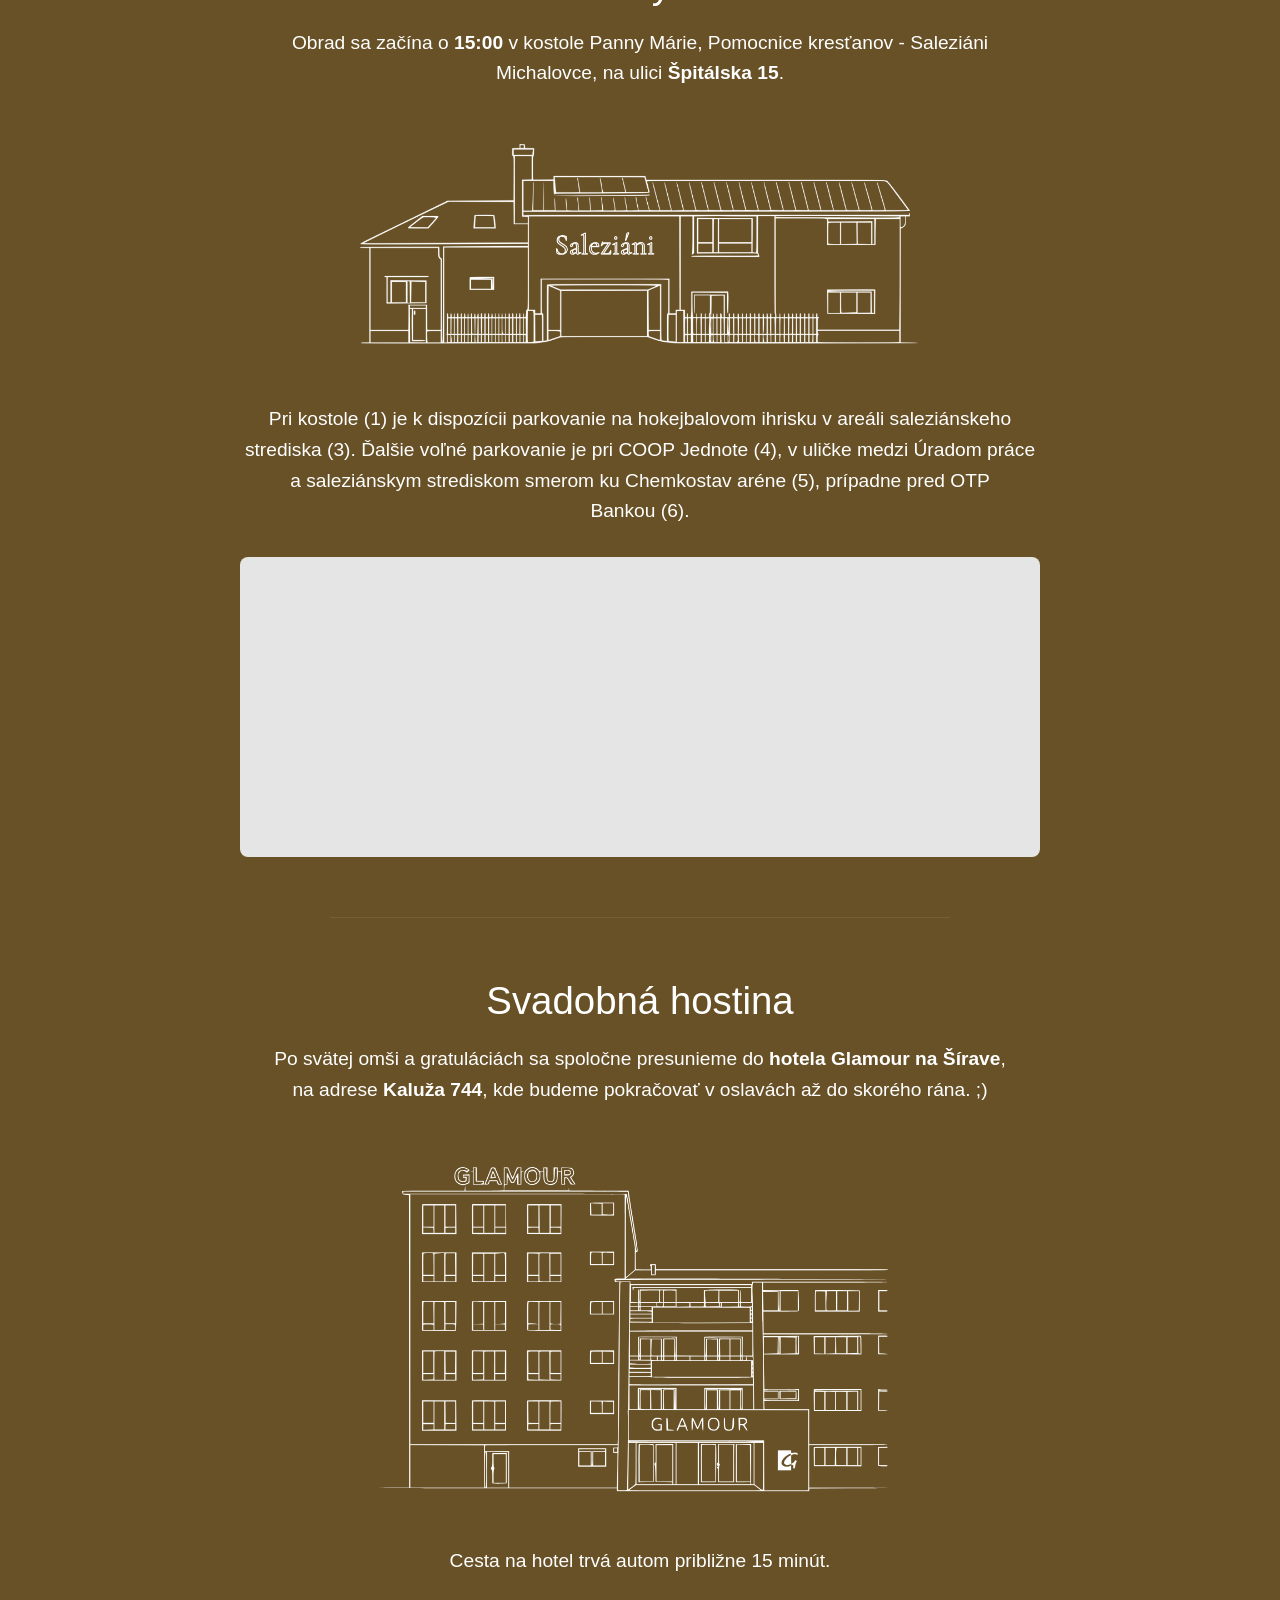
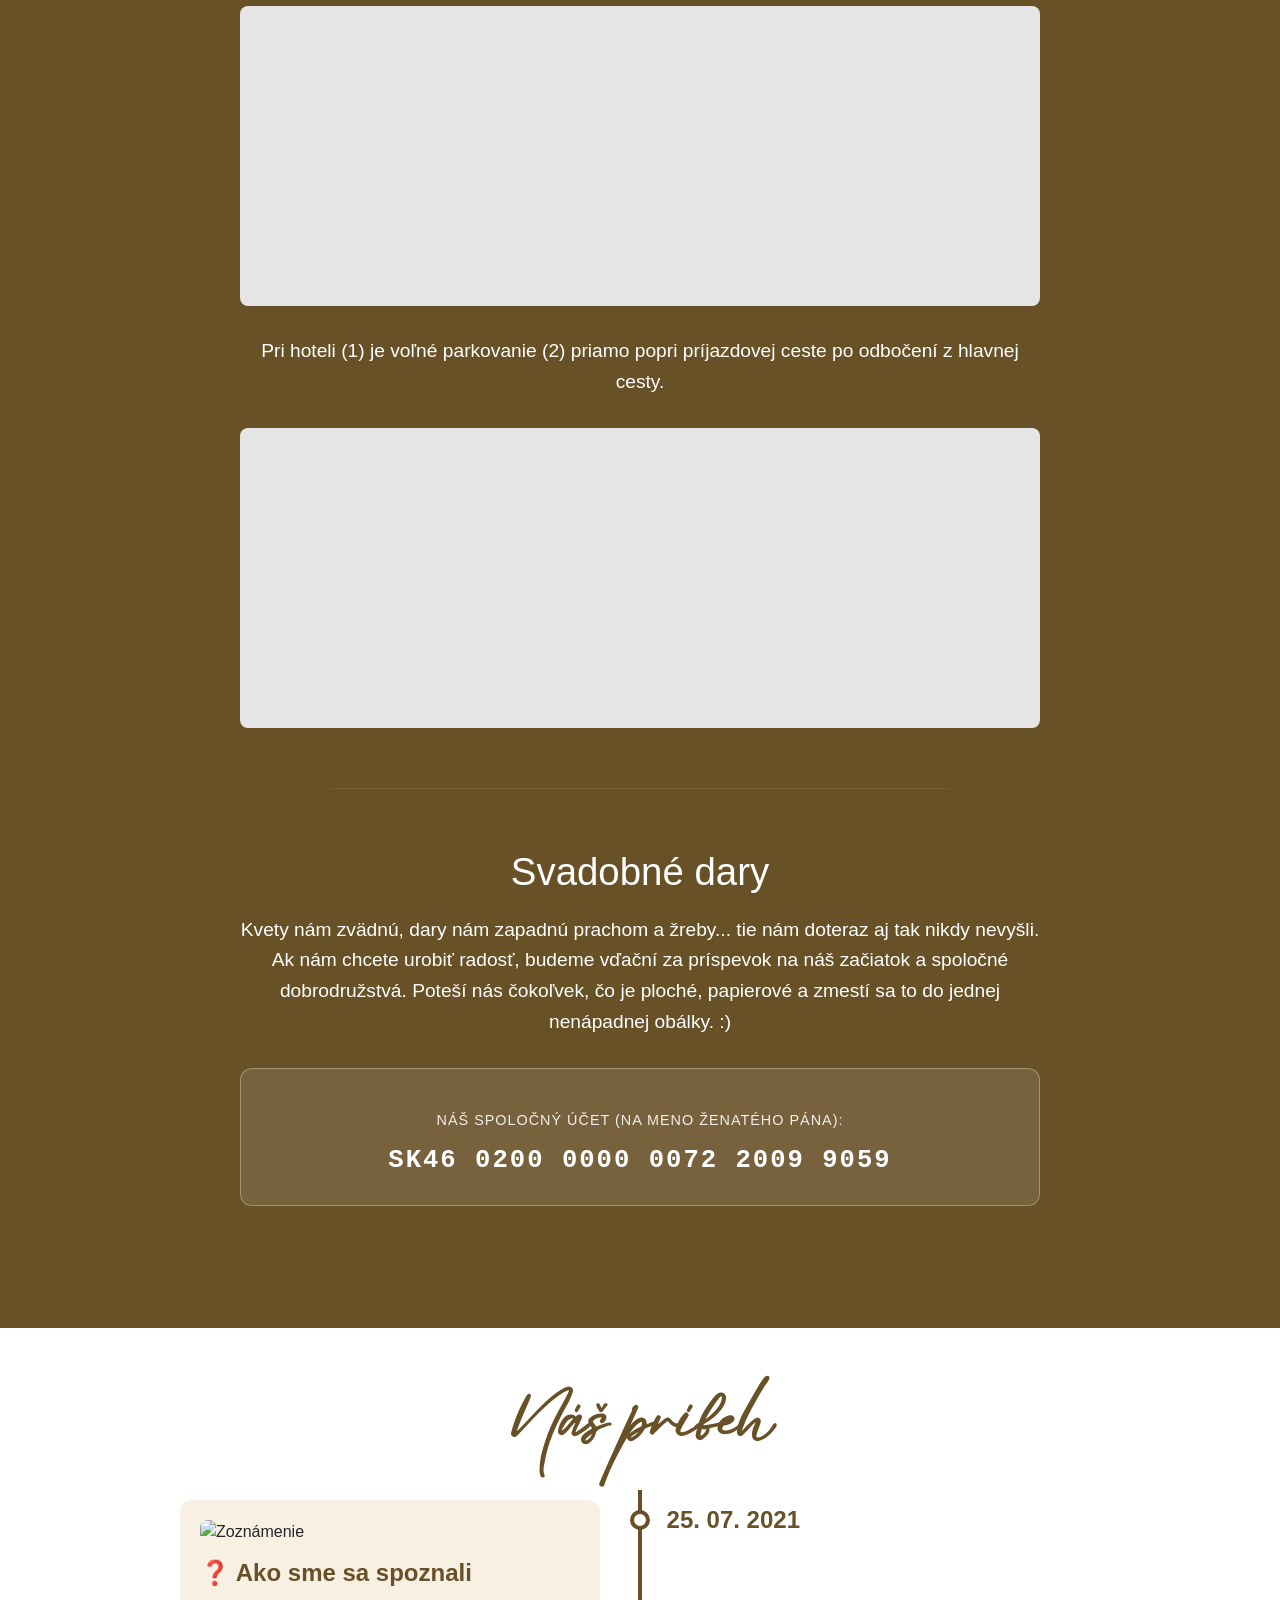
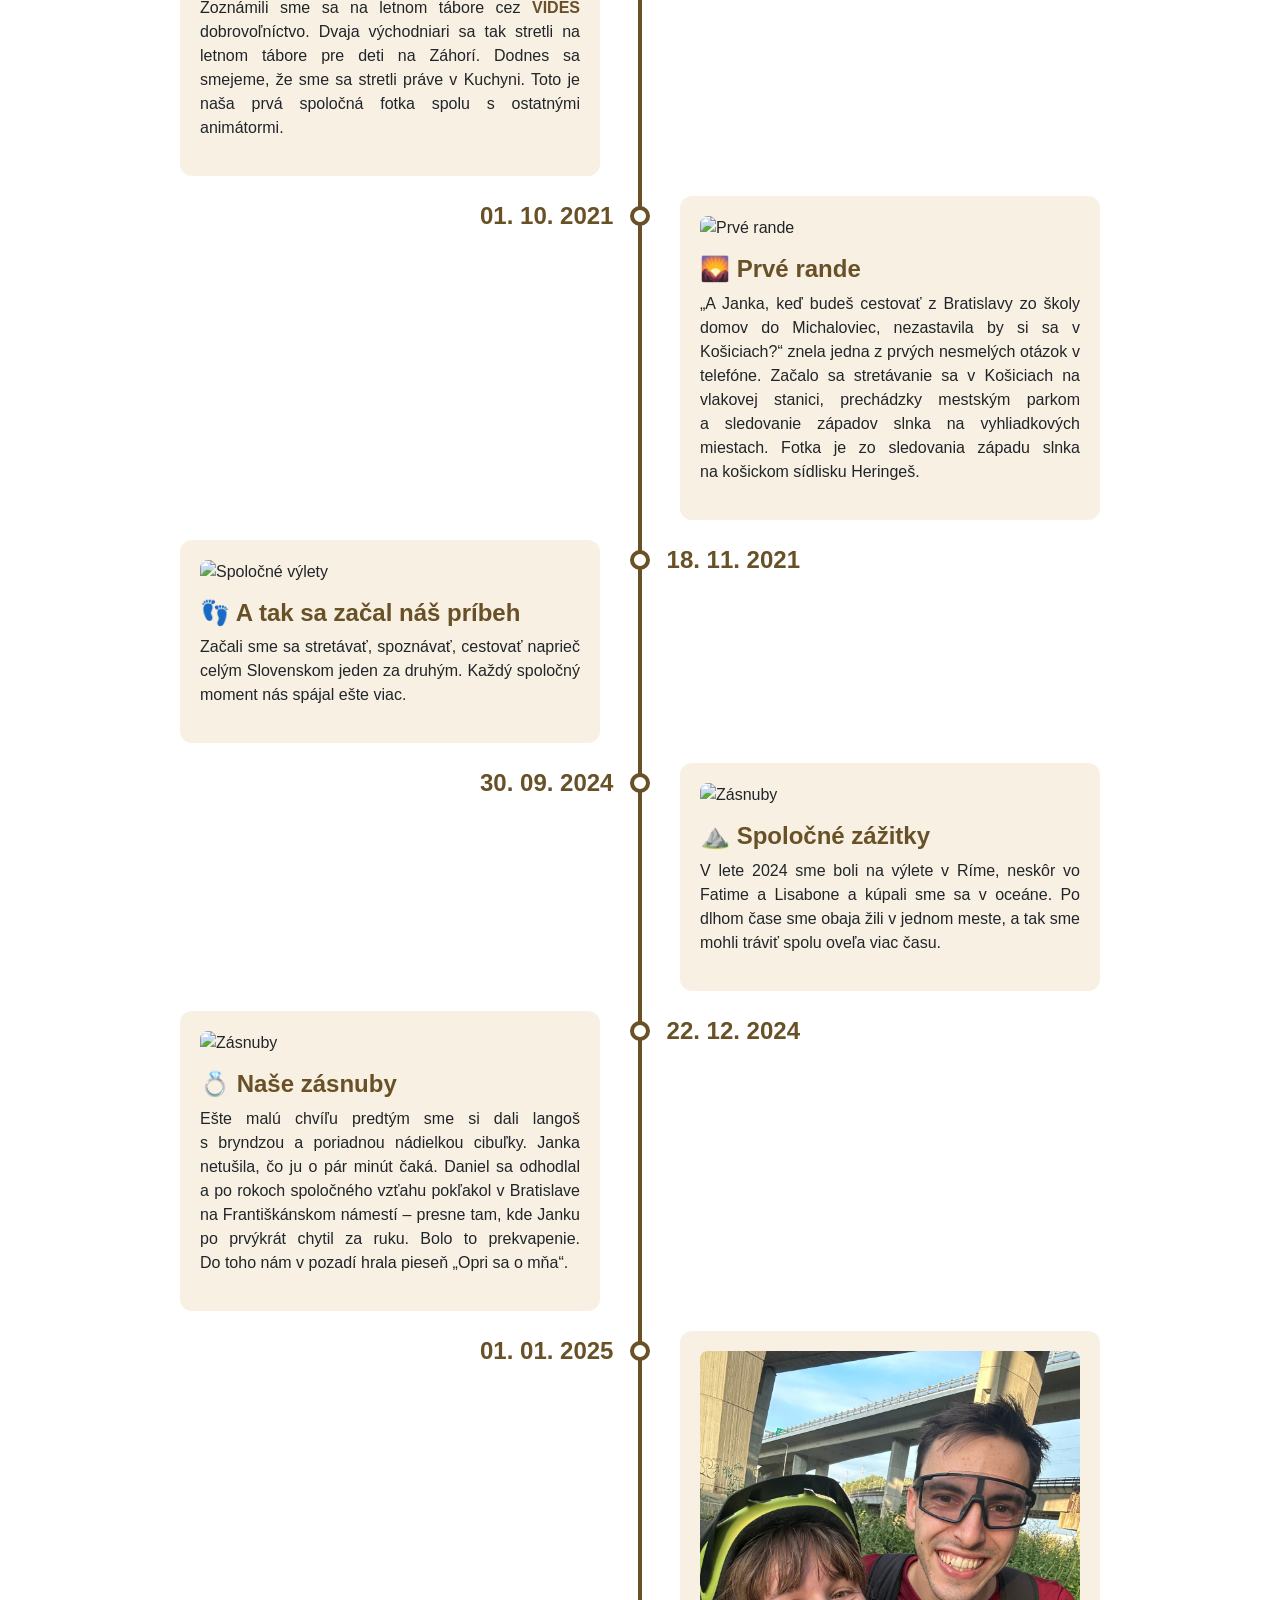
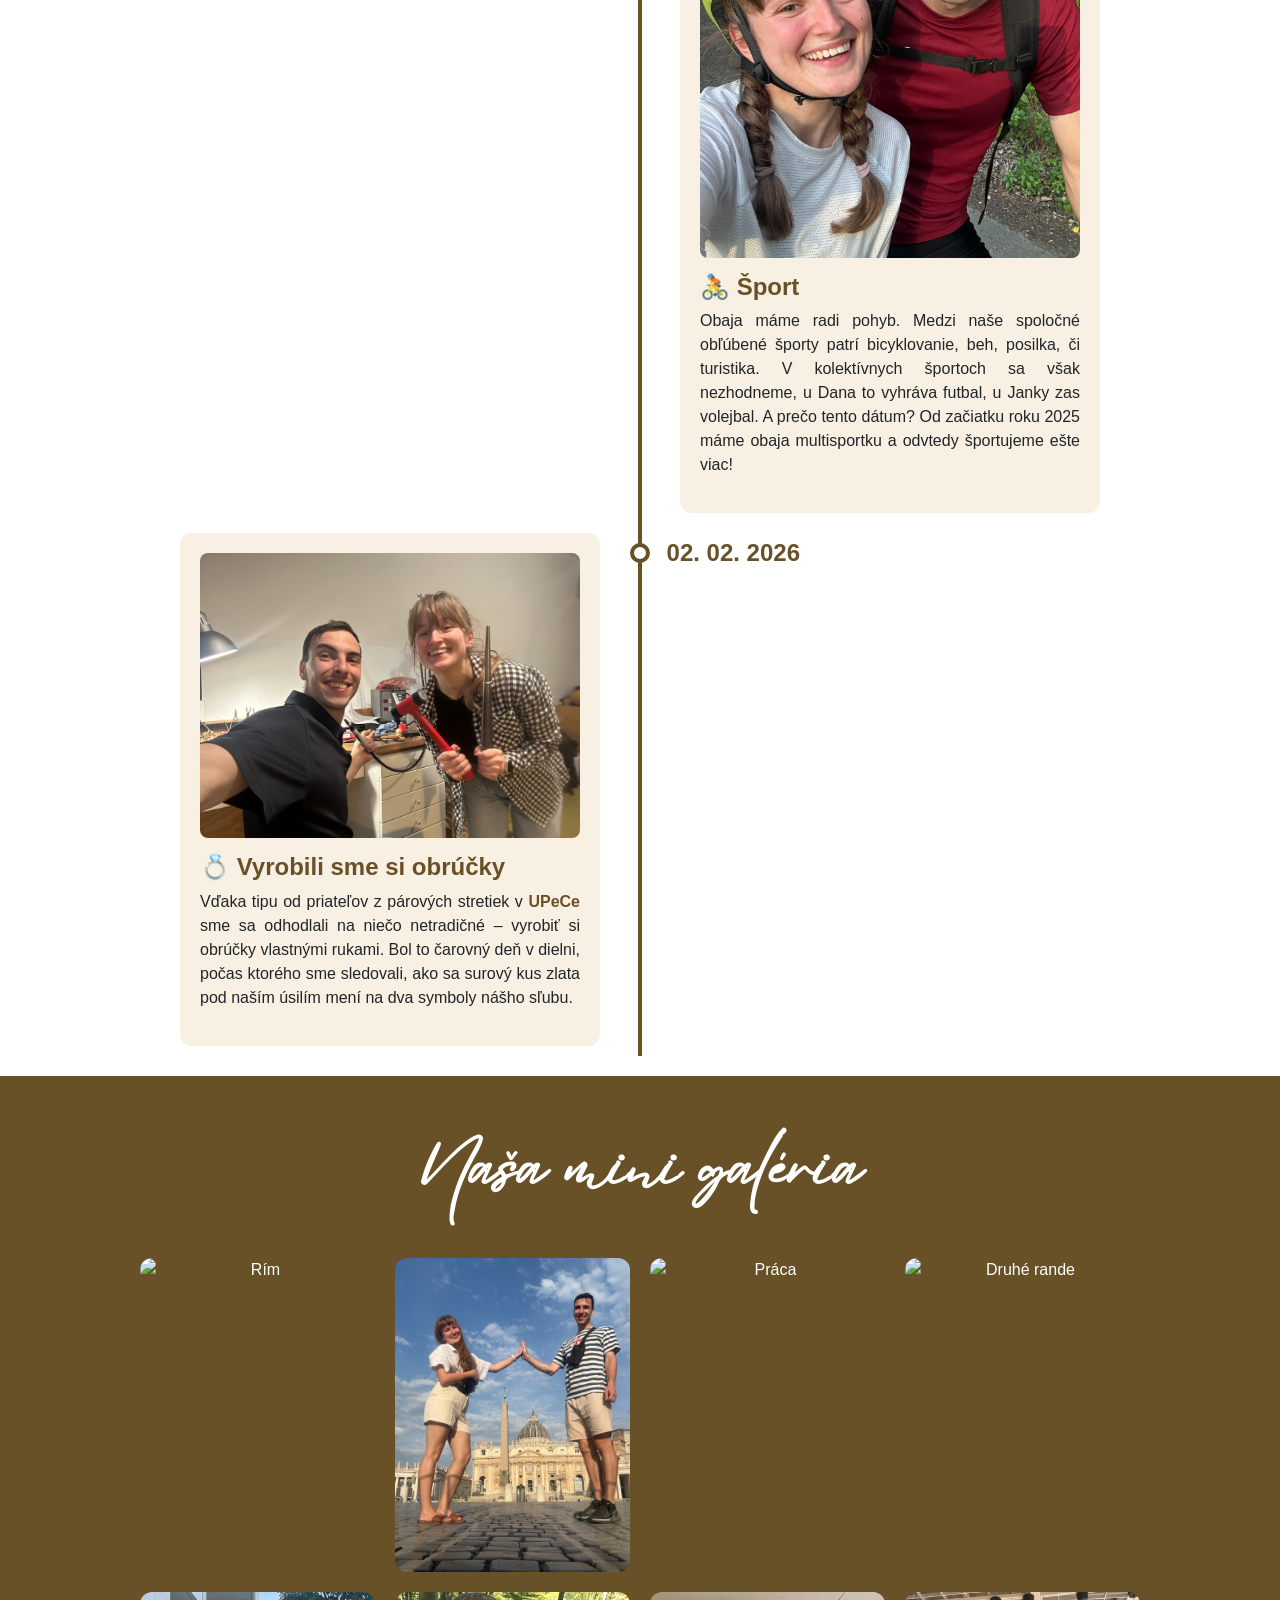
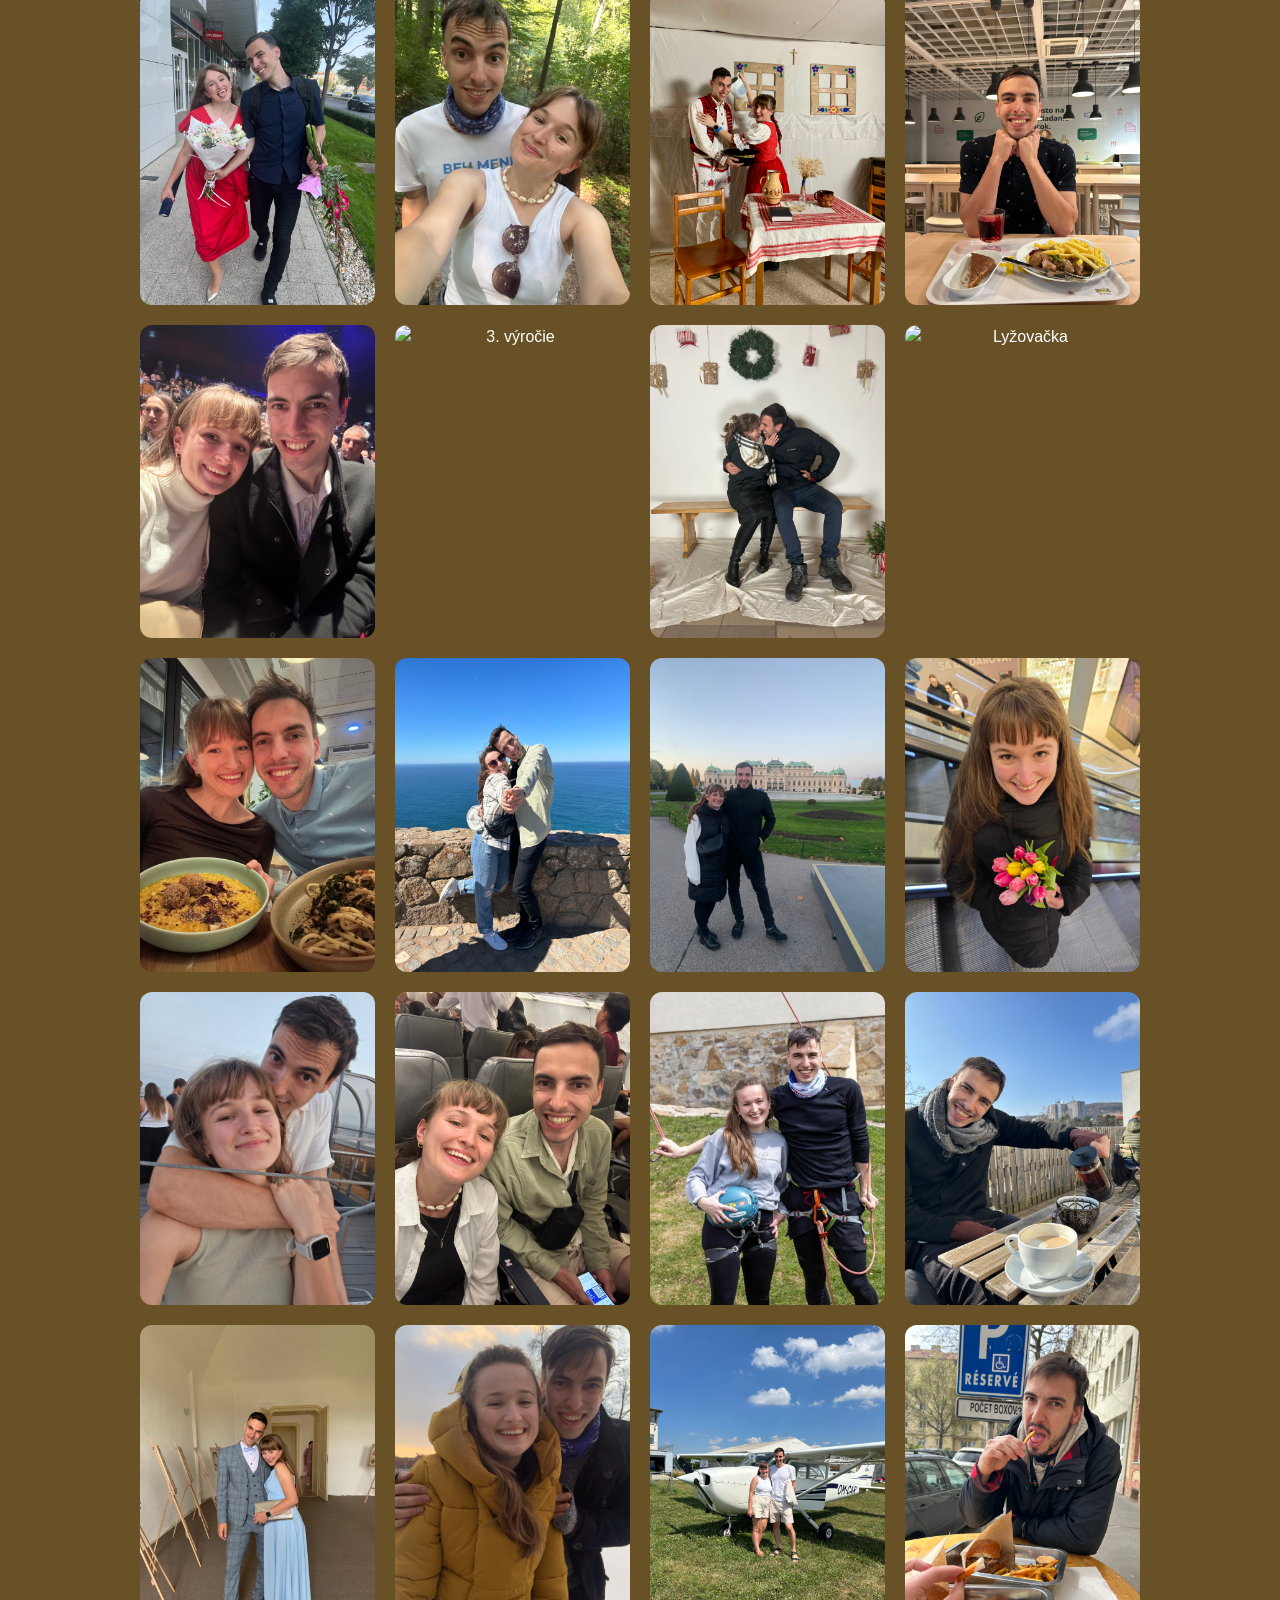
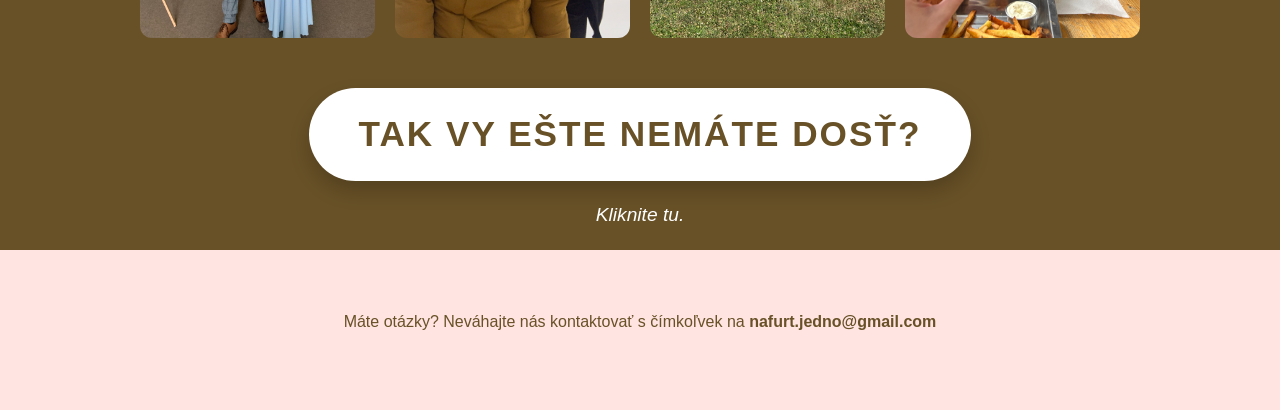
==== commit 3e26d5a1: "zenim sa dneska" ====
--- a/index.html
+++ b/index.html
@@ -38,10 +38,10 @@
       </div>
 
        <p style="padding-bottom: 20px; color: #685127; font-size:larger; font-style:italic">
-        Milí hostia, chceli by sme vás poprosiť o potvrdenie účasti a vyplnenie potrebných informácií do 31.03.2026.
-      </p>
-
-      <a href="https://forms.gle/njdGcXNZVzwBo6KG8" target="_blank" class="btn-invite">Potvrdiť účasť</a>
+        Milí hostia, chceli by sme vás poprosiť o podelenie sa s foto a video záznamov z účasti na našej svadbe :)
+      </p>
+
+      <a href="https://us.zonerama.com/Link/Open/69f4311b426ec424a077c7f4" target="_blank" class="btn-invite">PRIDAŤ FOTEČKY (nafurtjedno)</a>
     </div>
 
     <div class="info-section">
@@ -94,10 +94,18 @@
           border-color: rgba(255, 255, 255, 0.3);
         "
       />
-      <h3>Dary</h3>
-      <p>
-        Kvety nám zvädnú, dary nám zapadnú prachom a žreby... tie nám doteraz aj tak nikdy nevyšli. Ak nám chcete urobiť radosť, budeme vďační za príspevok na náš začiatok a spoločné dobrodružstvá. Poteší nás čokoľvek, čo je ploché, papierové a zmestí sa to do jednej nenápadnej obálky. :)
-      </p>
+
+      <div class="gifts-section">
+        <h3>Svadobné dary</h3>
+        <p>
+          Kvety nám zvädnú, dary nám zapadnú prachom a žreby... tie nám doteraz aj tak nikdy nevyšli. Ak nám chcete urobiť radosť, budeme vďační za príspevok na náš začiatok a spoločné dobrodružstvá. Poteší nás čokoľvek, čo je ploché, papierové a zmestí sa to do jednej nenápadnej obálky. :)
+        </p>
+        
+        <div class="iban-box">
+          <p class="iban-label">Náš spoločný účet (na meno ženatého pána):</p>
+          <span class="iban-number">SK46 0200 0000 0072 2009 9059</span>
+        </div>
+      </div>
     </div>
     
     <div class="timeline-section">
--- a/style.css
+++ b/style.css
@@ -128,7 +128,7 @@
             border: none;
             border-radius: 50px;
             font-weight: bold;
-            text-transform: uppercase;
+            /* text-transform: uppercase; */
             letter-spacing: 2px;
             box-shadow: 0 10px 20px rgba(0, 0, 0, 0.2);
             transition: all 0.3s ease;
@@ -209,6 +209,39 @@
             align-items: center;
             border-radius: 8px;
         }
+
+        /* --- ŠTÝL PRE DARY A IBAN --- */
+      .gifts-section {
+        max-width: 800px;
+        margin: 0 auto;
+        padding-bottom: 40px;
+      }
+
+      .iban-box {
+        background: rgba(255, 255, 255, 0.1); /* Jemný priehľadný podklad */
+        border: 1px solid rgba(255, 255, 255, 0.3);
+        padding: 25px;
+        margin-top: 30px;
+        border-radius: 12px;
+        text-align: center; /* IBAN nechajme v strede pre lepšiu prehľadnosť */
+      }
+
+      .iban-label {
+        font-size: 0.9rem !important;
+        text-transform: uppercase;
+        letter-spacing: 1px;
+        margin-bottom: 10px !important;
+        opacity: 0.9;
+      }
+
+      .iban-number {
+        font-family: 'Courier New', Courier, monospace; /* Monospace font pre ľahšie čítanie číslic */
+        font-size: clamp(1.1rem, 4vw, 1.6rem);
+        font-weight: bold;
+        letter-spacing: 2px;
+        display: block;
+        color: #ffffff;
+      }
 
         /* --- ČASOVÁ OS (TIMELINE) --- */
         .timeline-section {
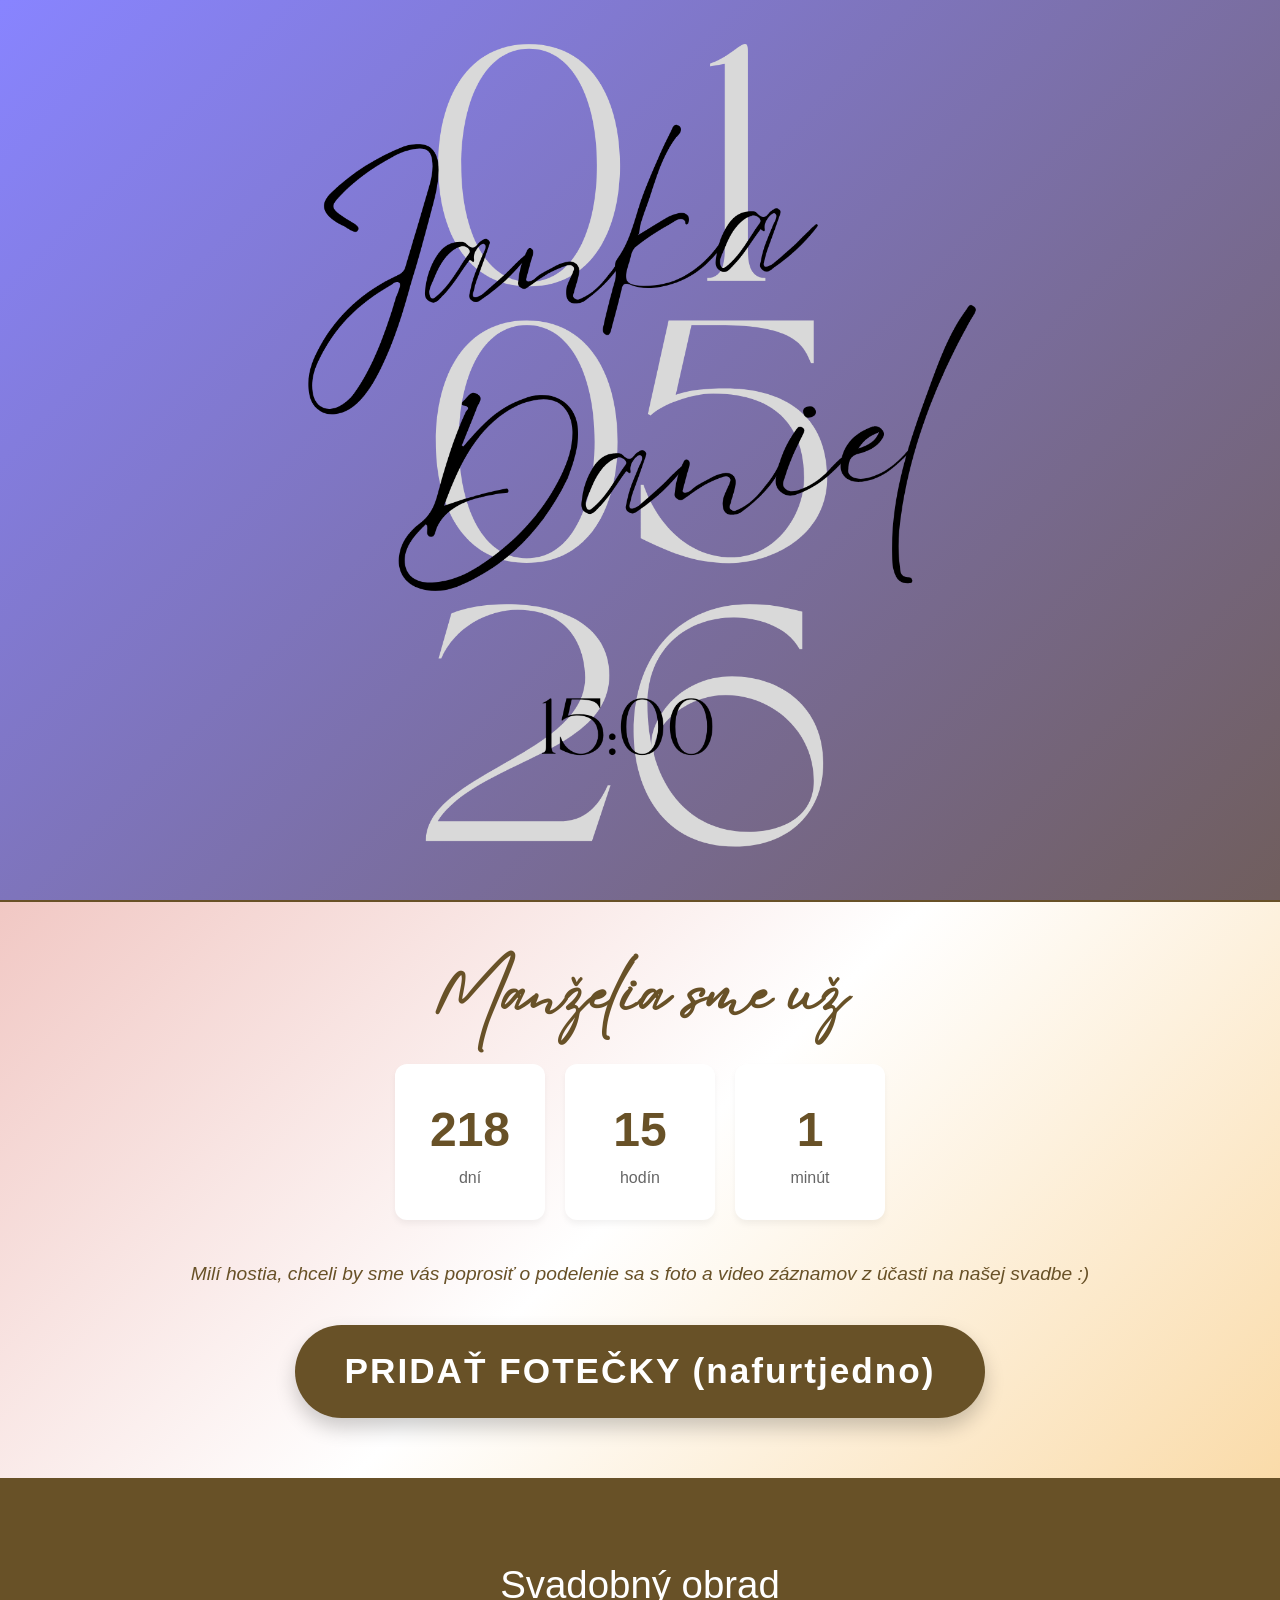
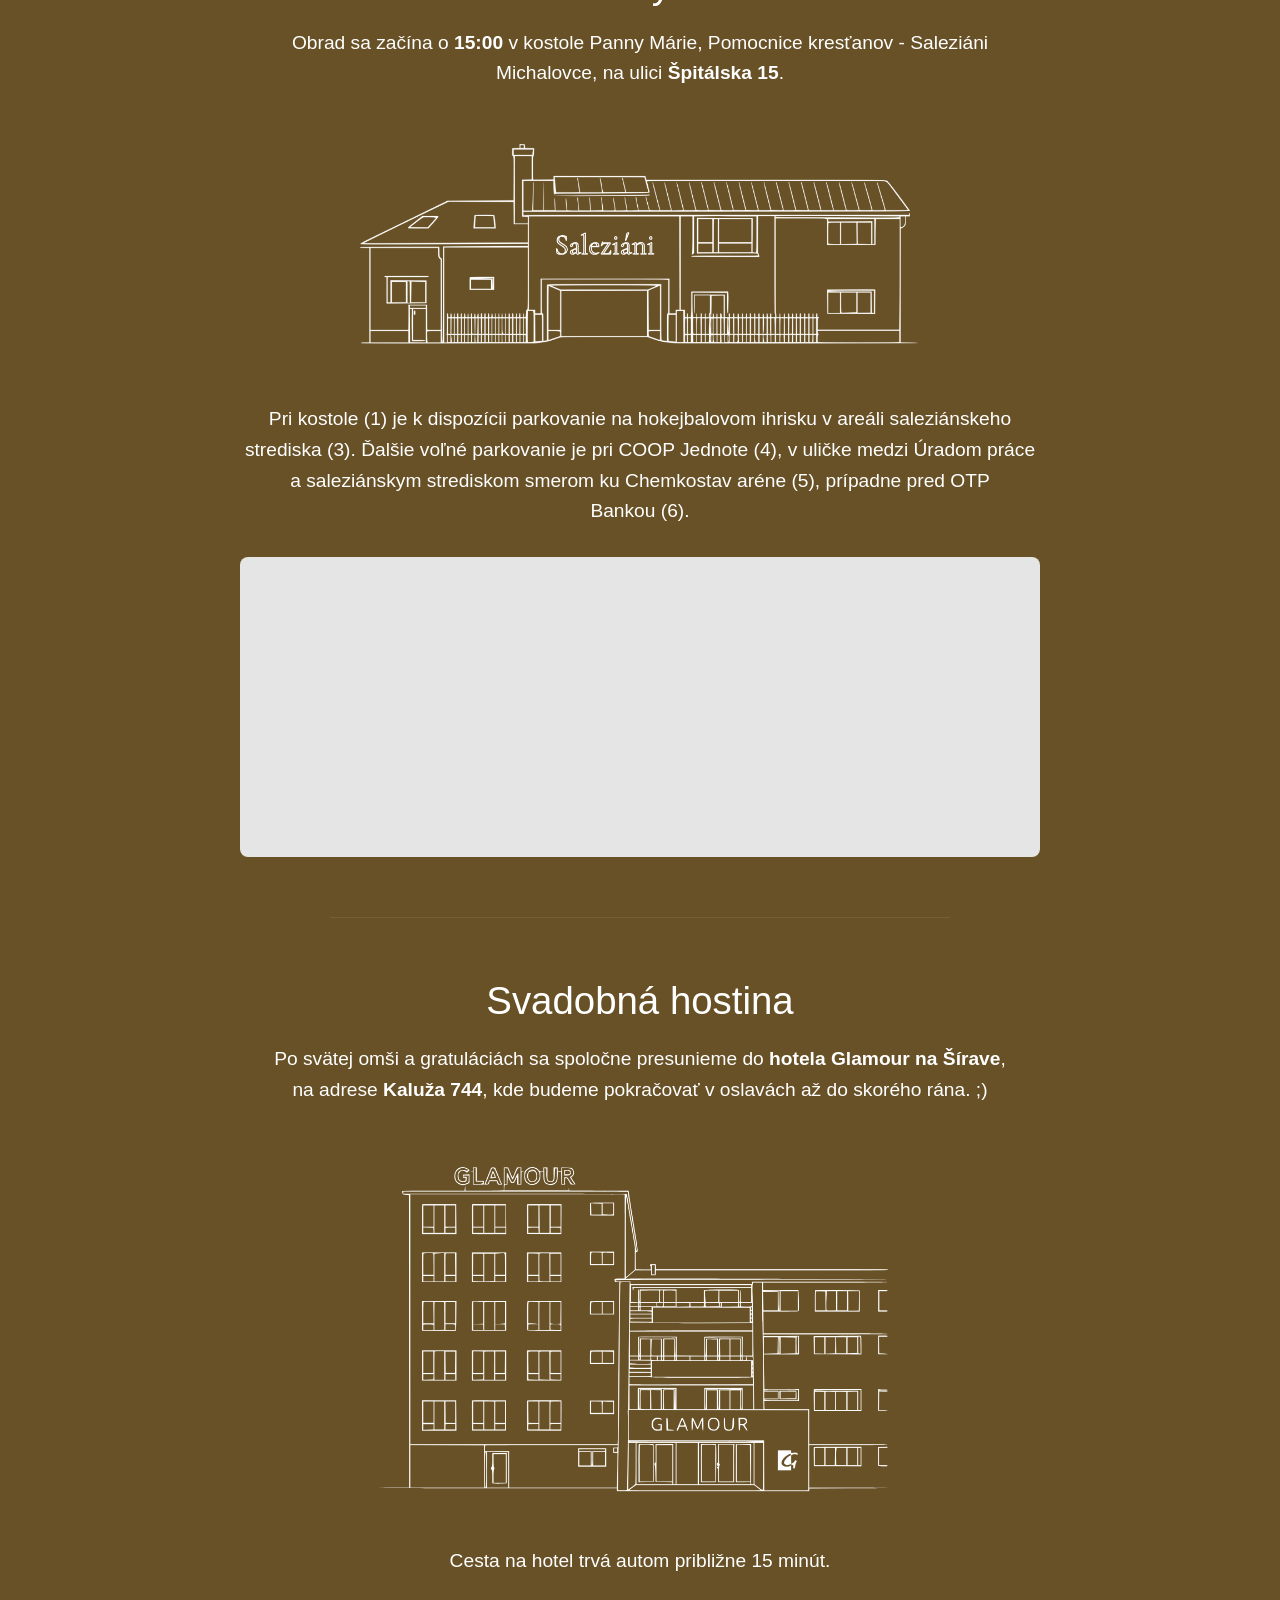
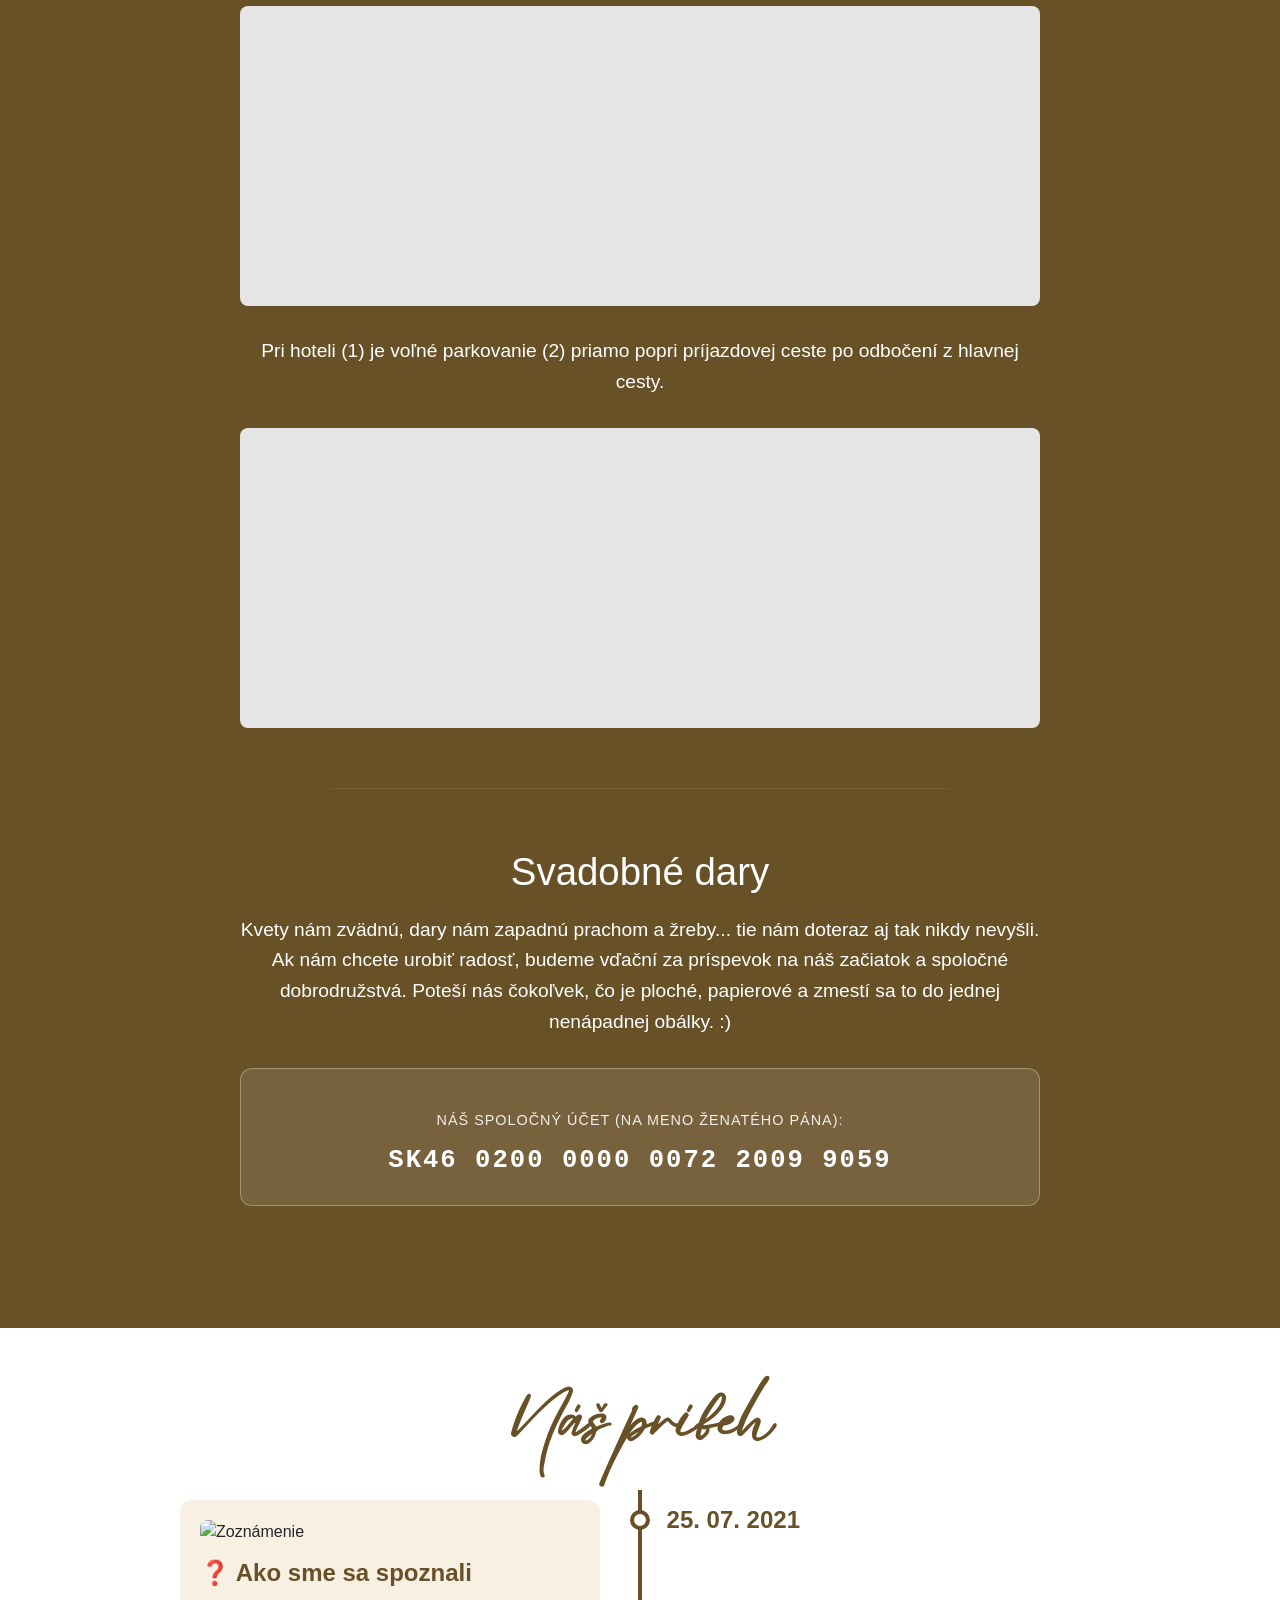
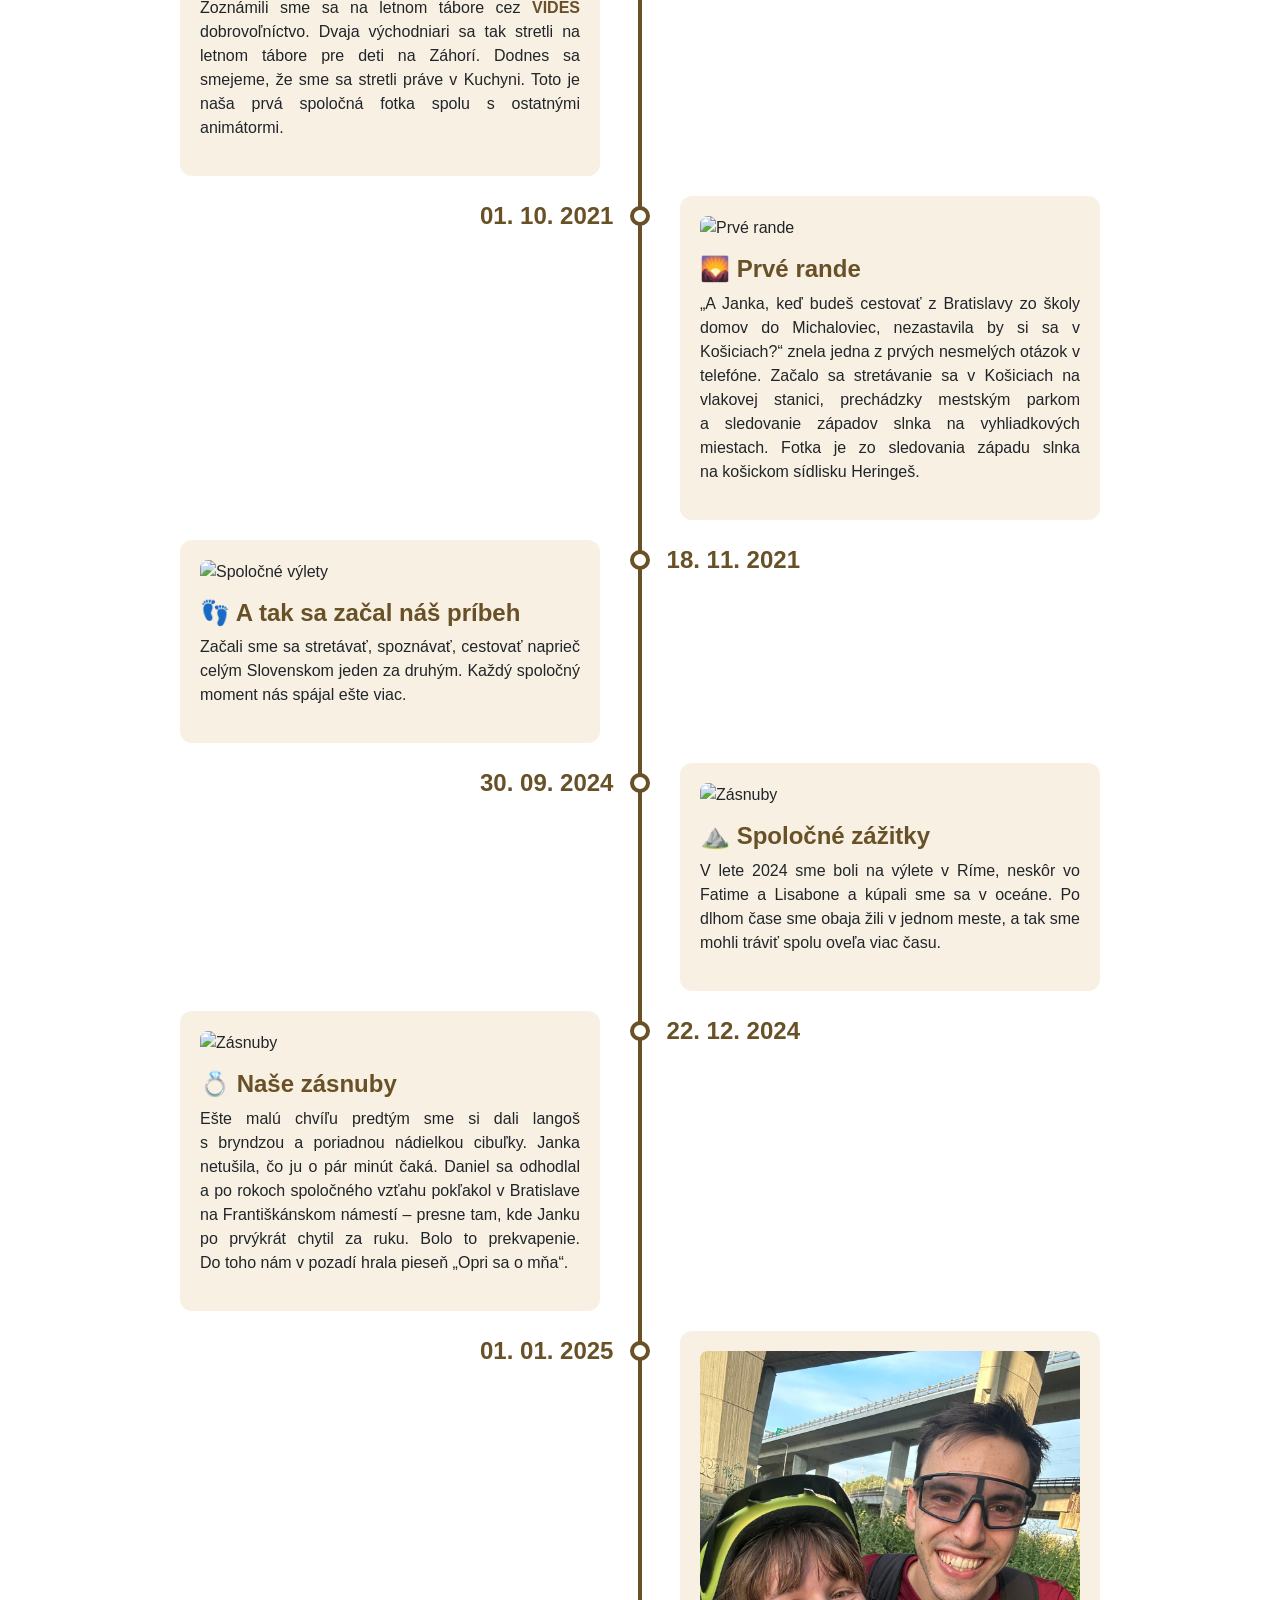
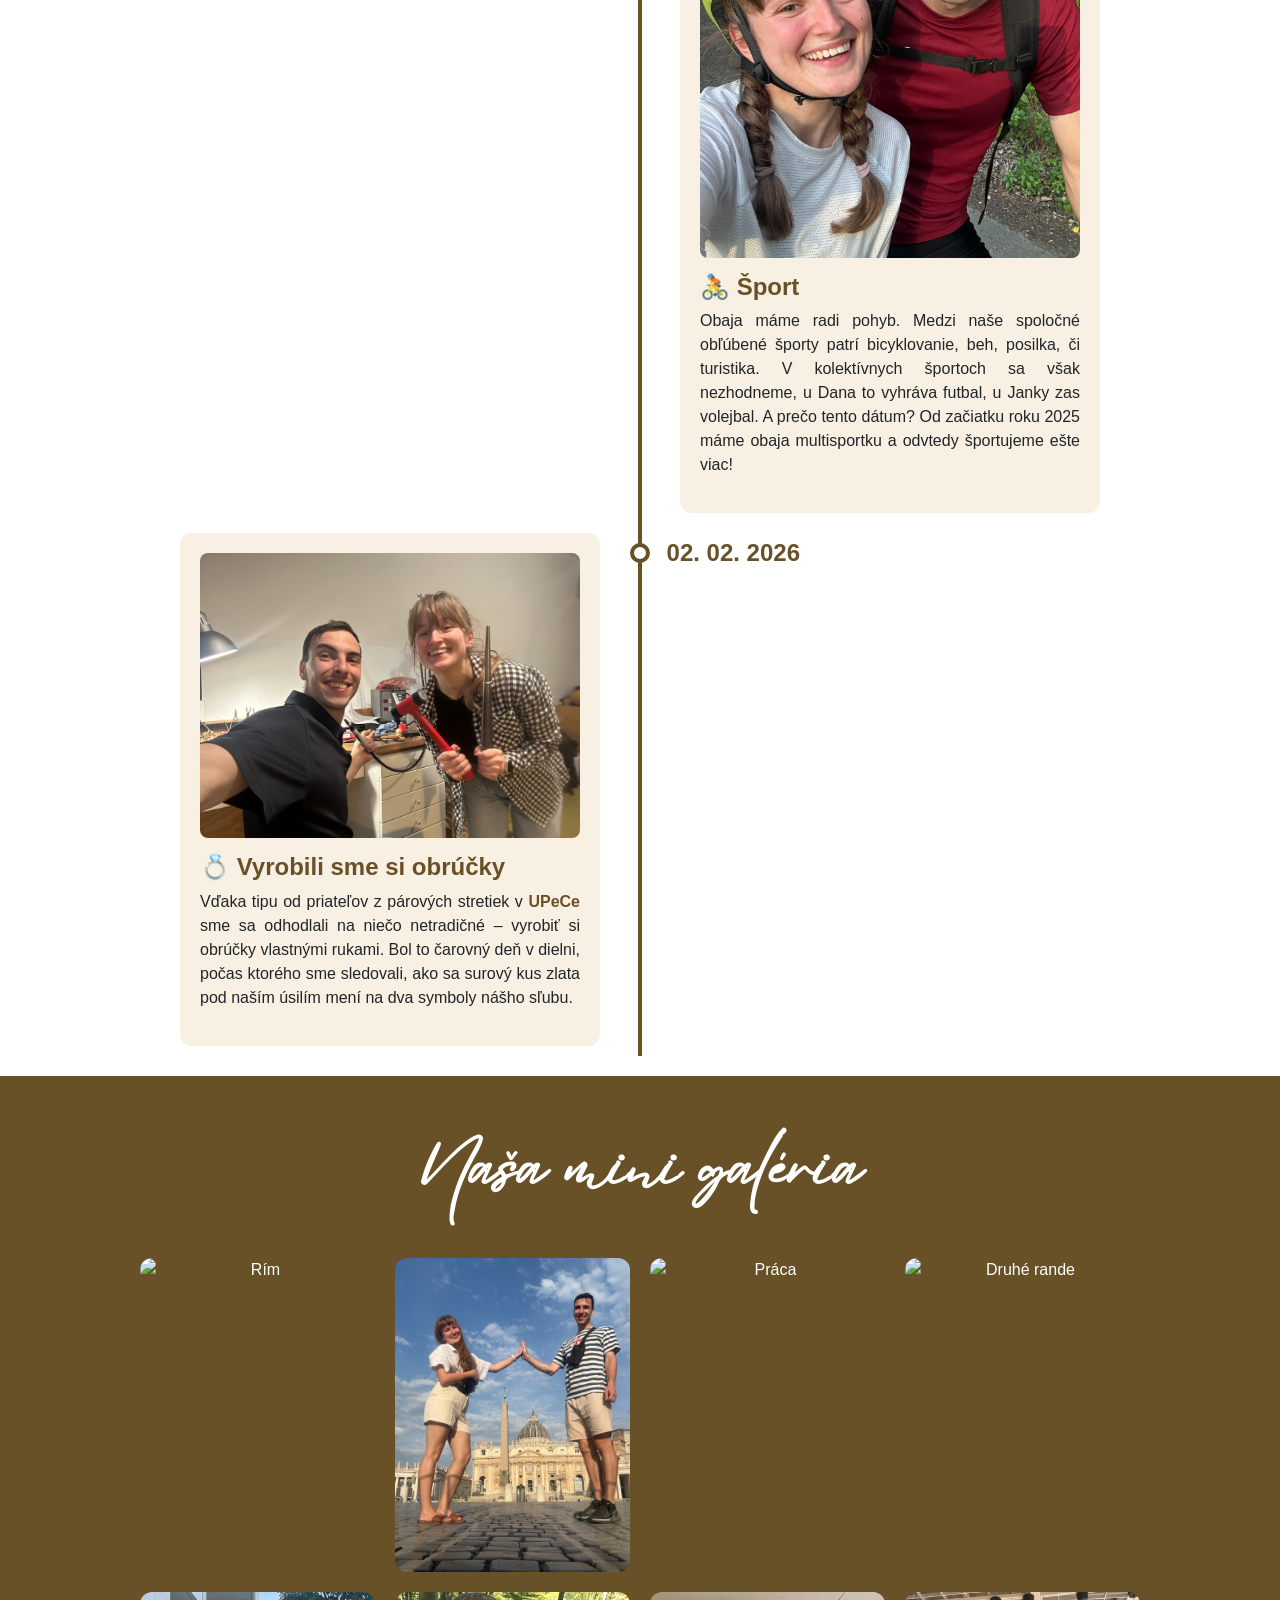
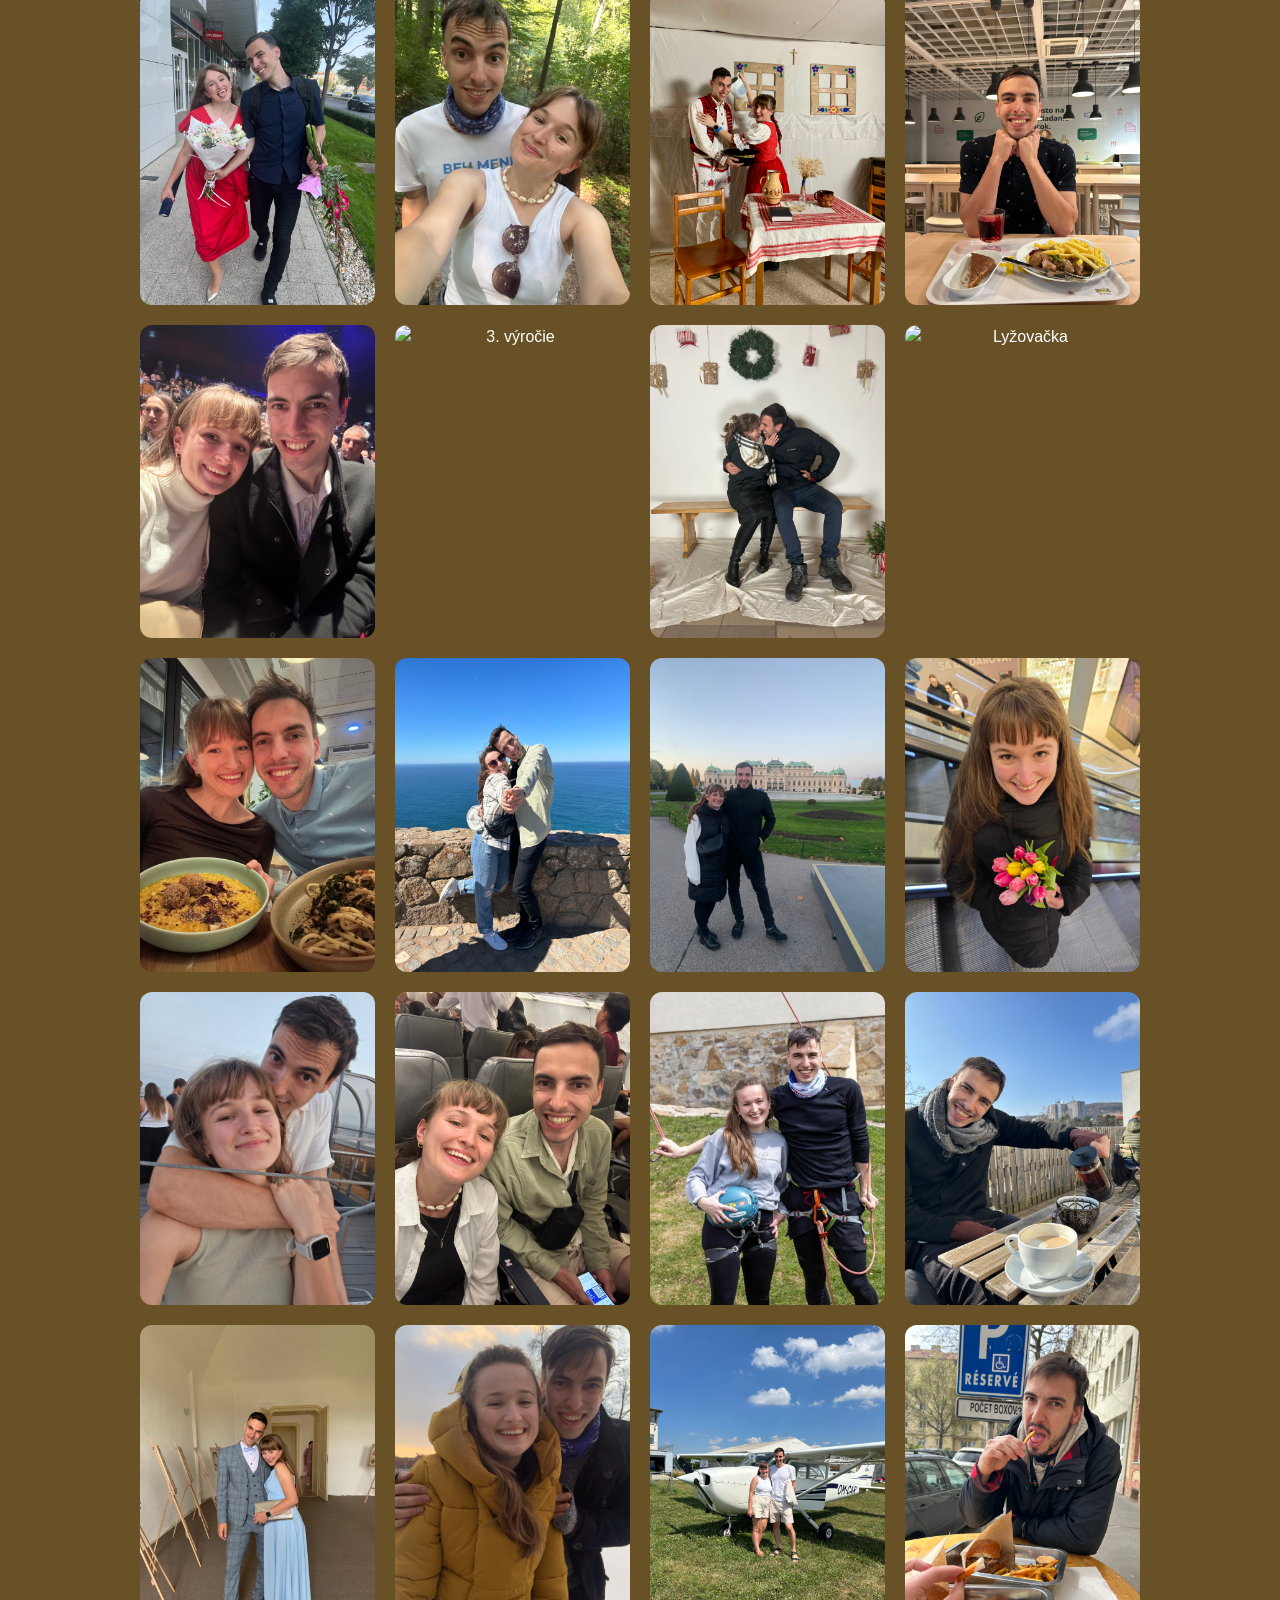
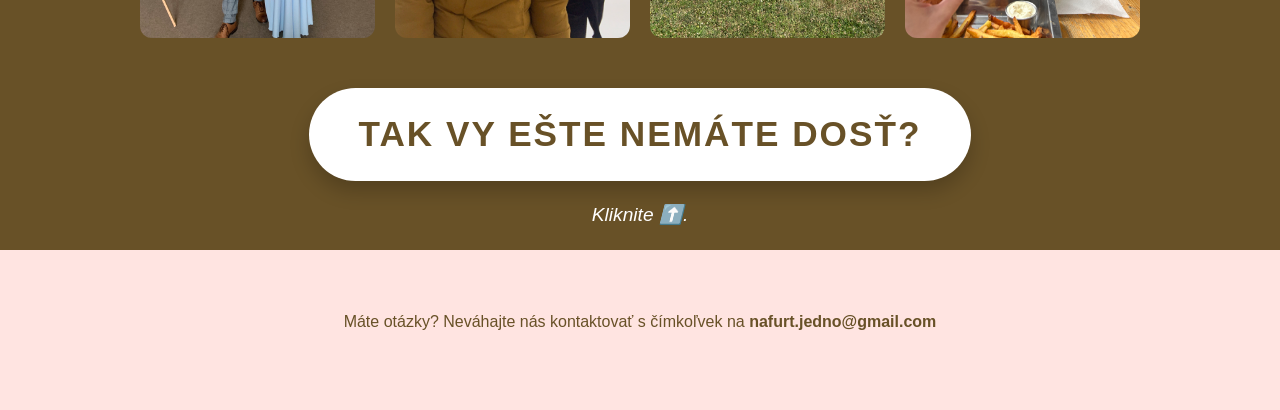
==== commit 29711613: "updated text and time count down" ====
--- a/index.html
+++ b/index.html
@@ -19,7 +19,7 @@
     </div>
 
     <div class="invite-section">
-      <h1>Do našej svadby zostáva</h1>
+      <h1>Manželia sme už</h1>
       <div class="countdown">
          <div class="boxes">
           <div class="box">
@@ -378,7 +378,7 @@
         </div>
 
         <button class="btn-funfacts"><a href="funfacts/">Tak vy ešte nemáte dosť?</a></button>
-        <div style="padding-bottom: 20px; font-size:larger; font-style:italic">Kliknite tu.</div>
+        <div style="padding-bottom: 20px; font-size:larger; font-style:italic">Kliknite ⬆️.</div>
     </div>
 
     <footer class="fun-footer">
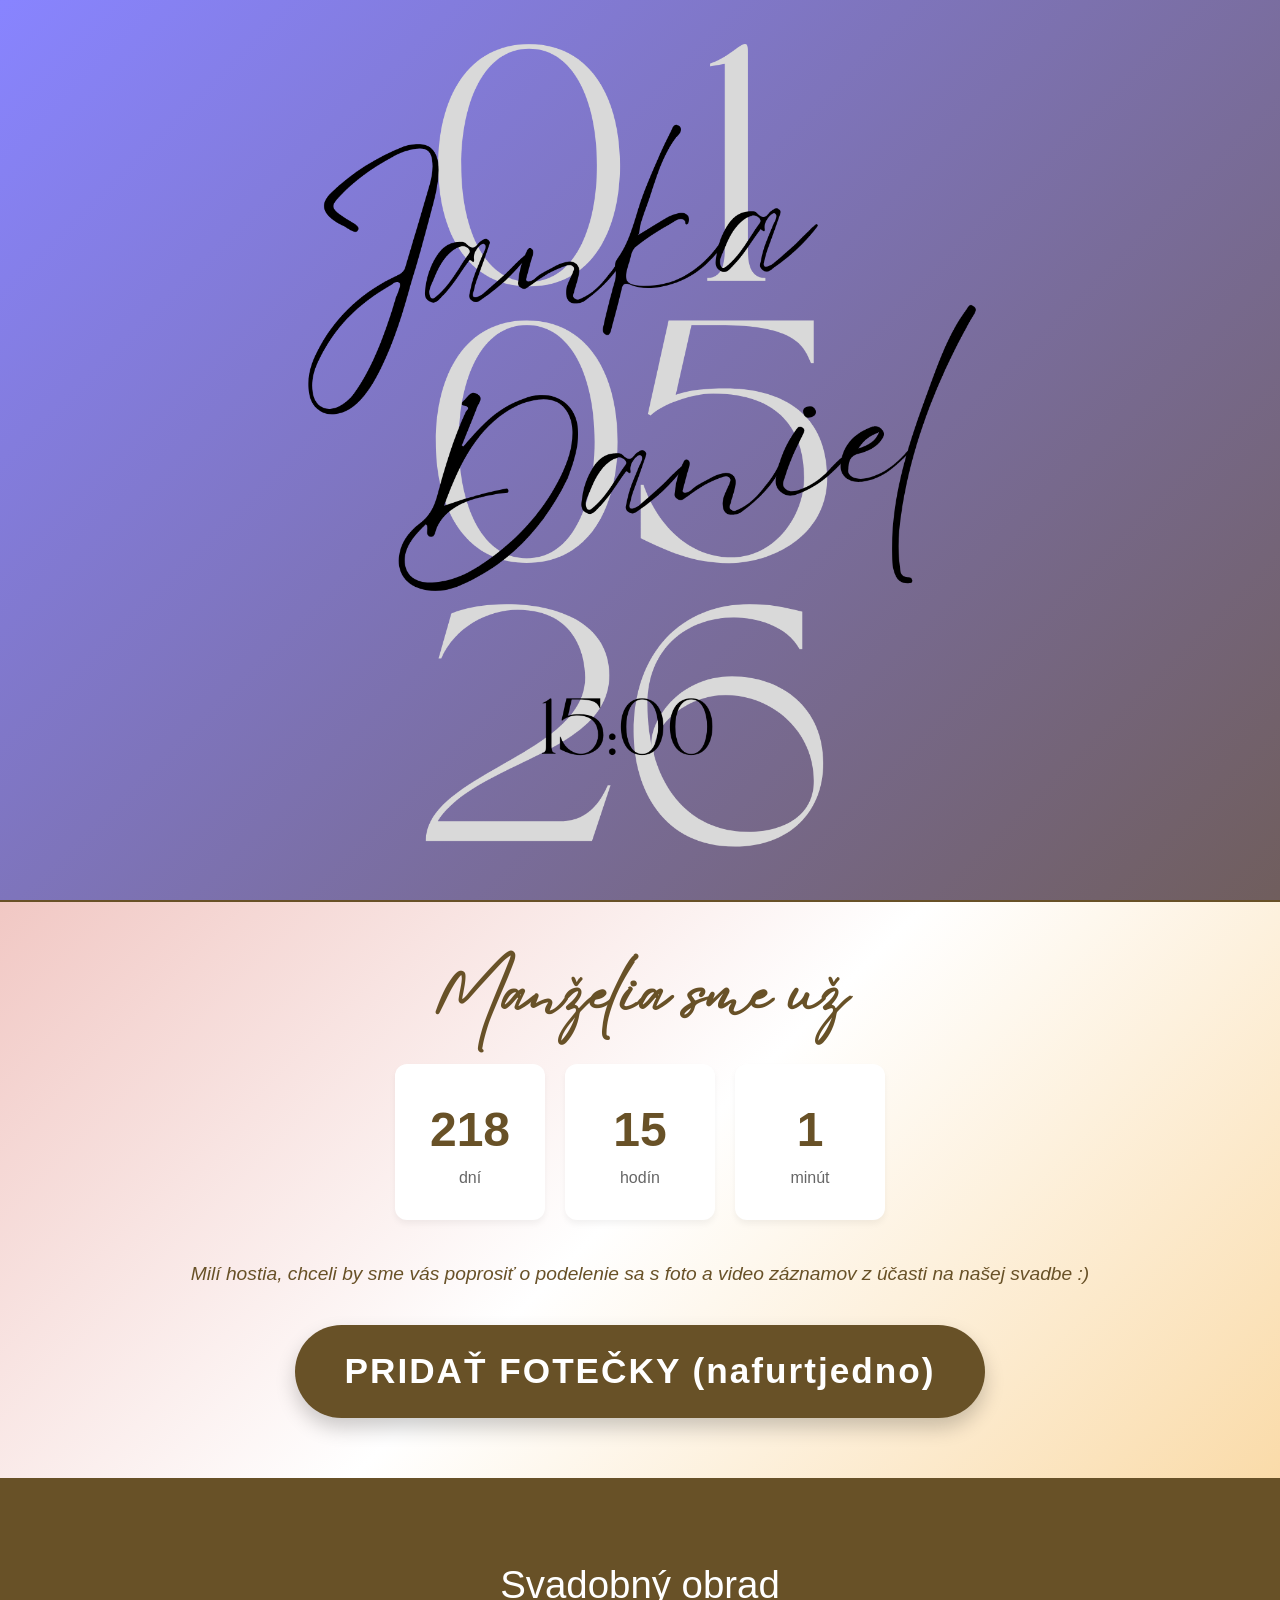
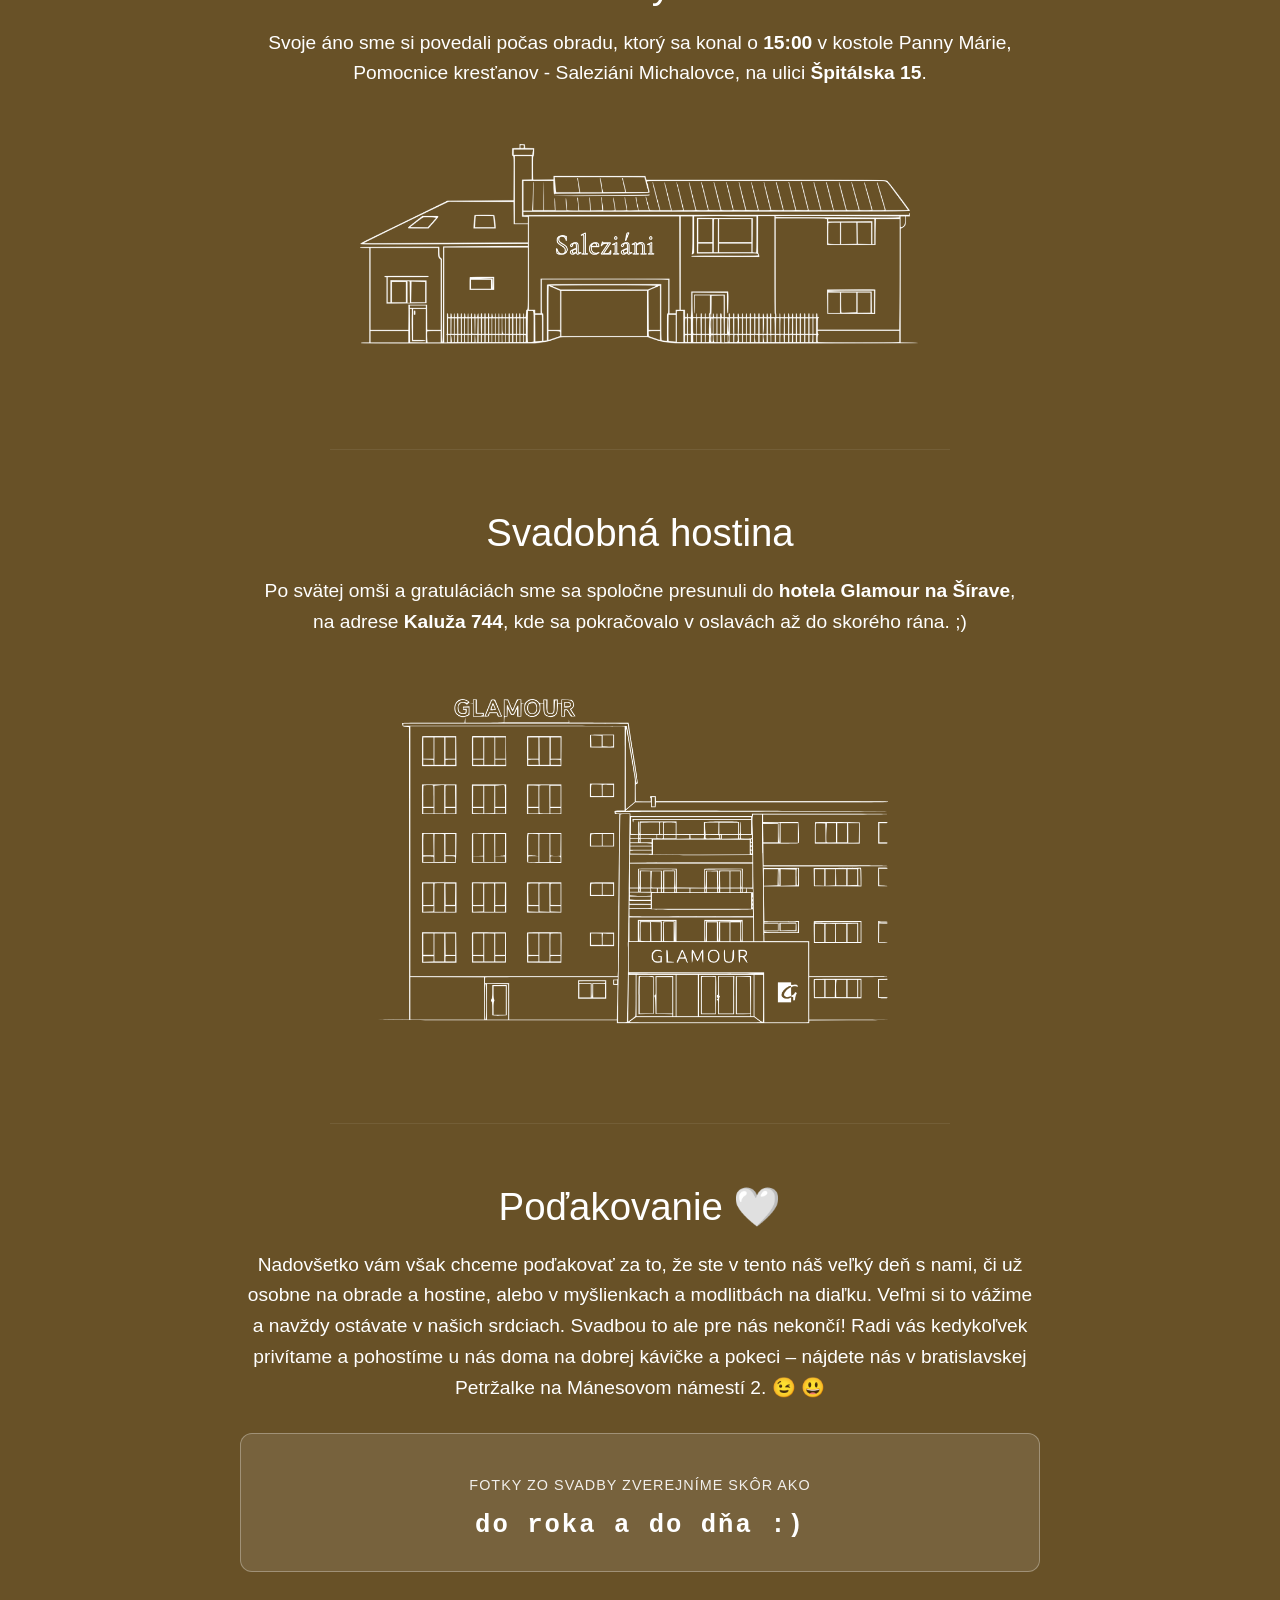
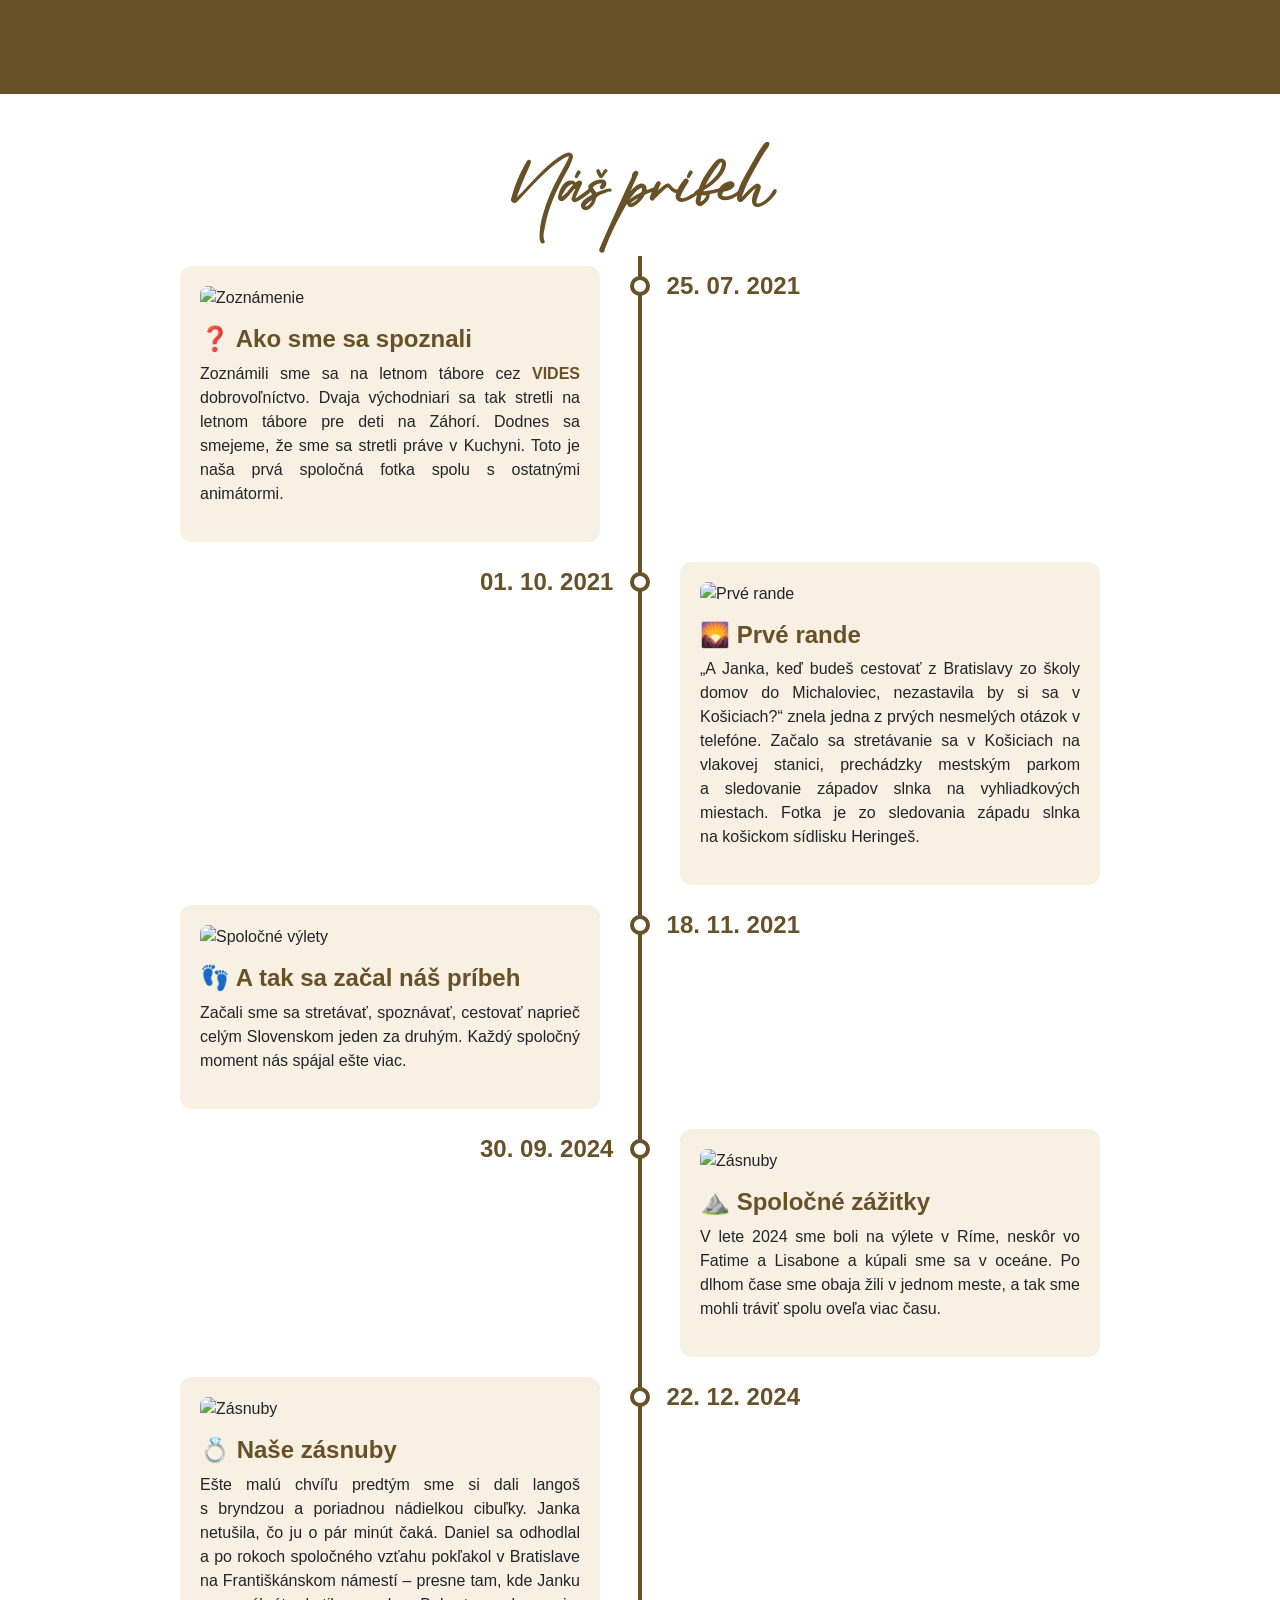
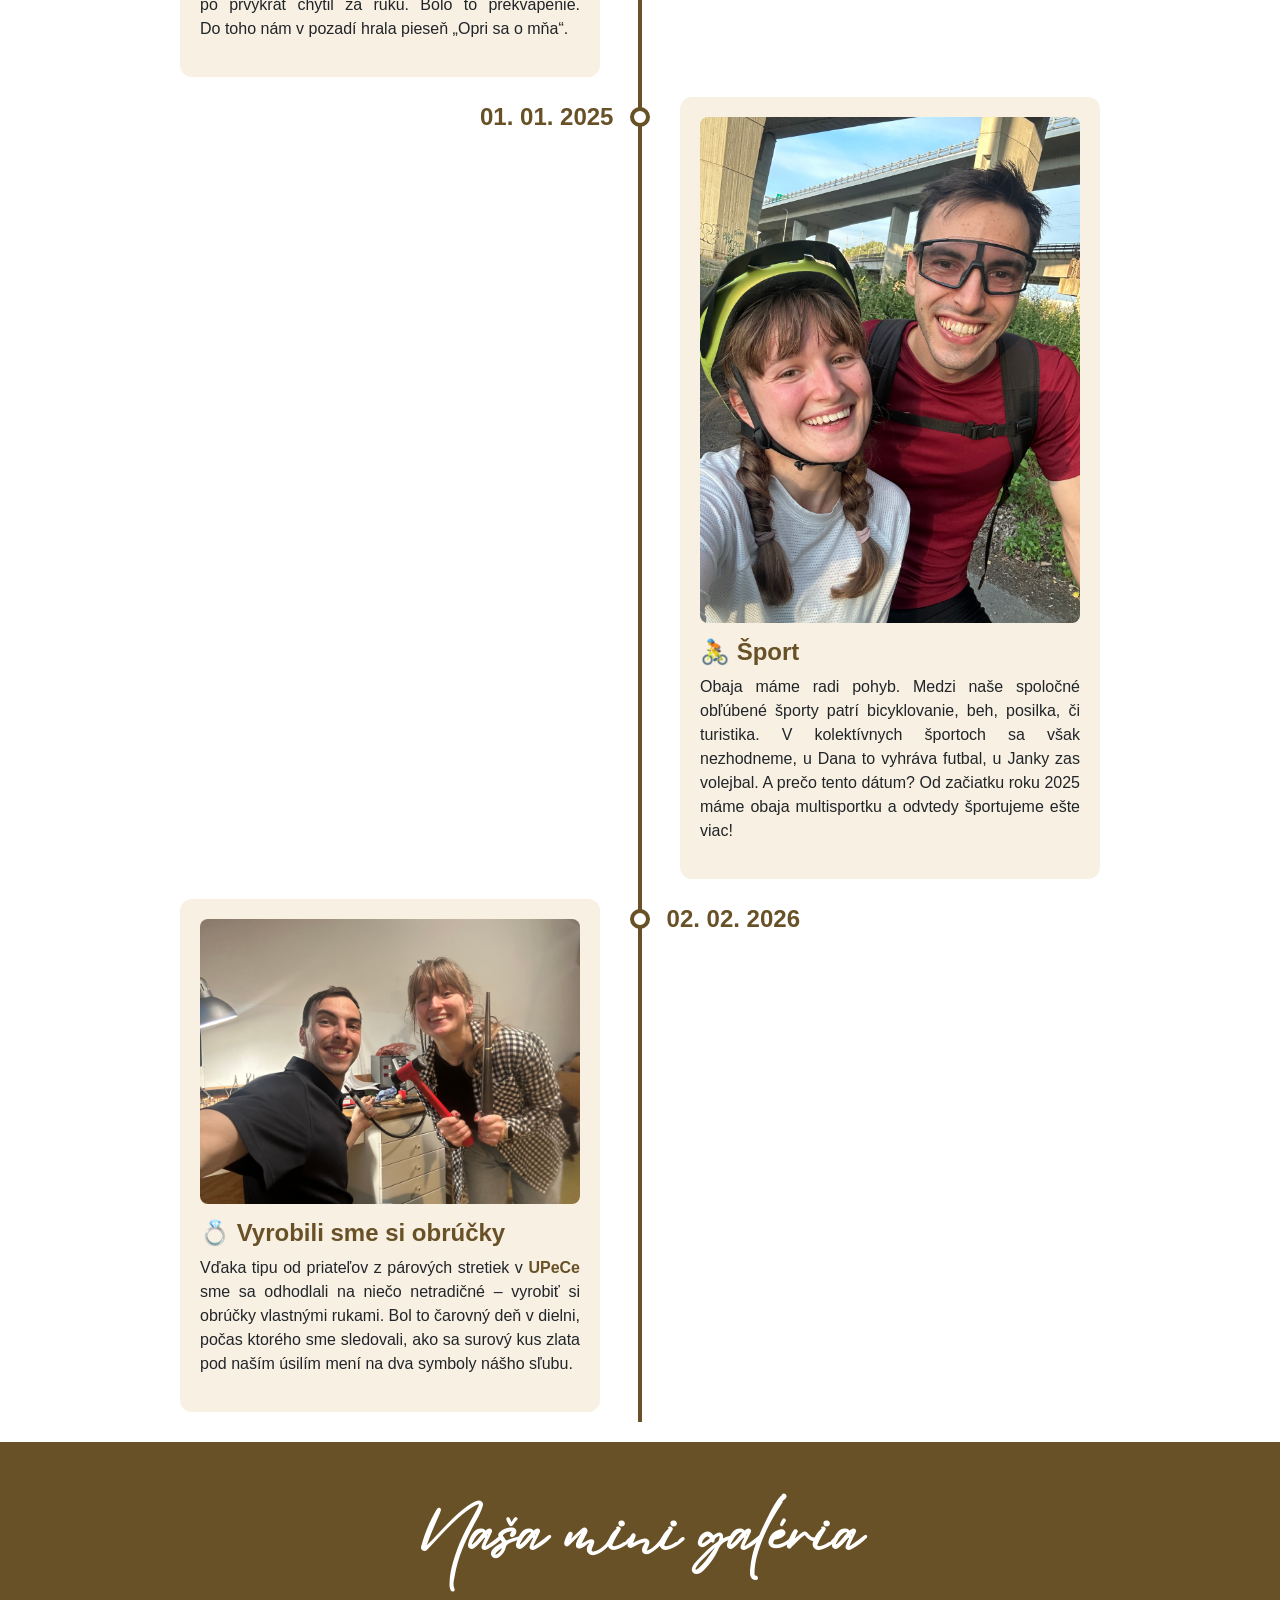
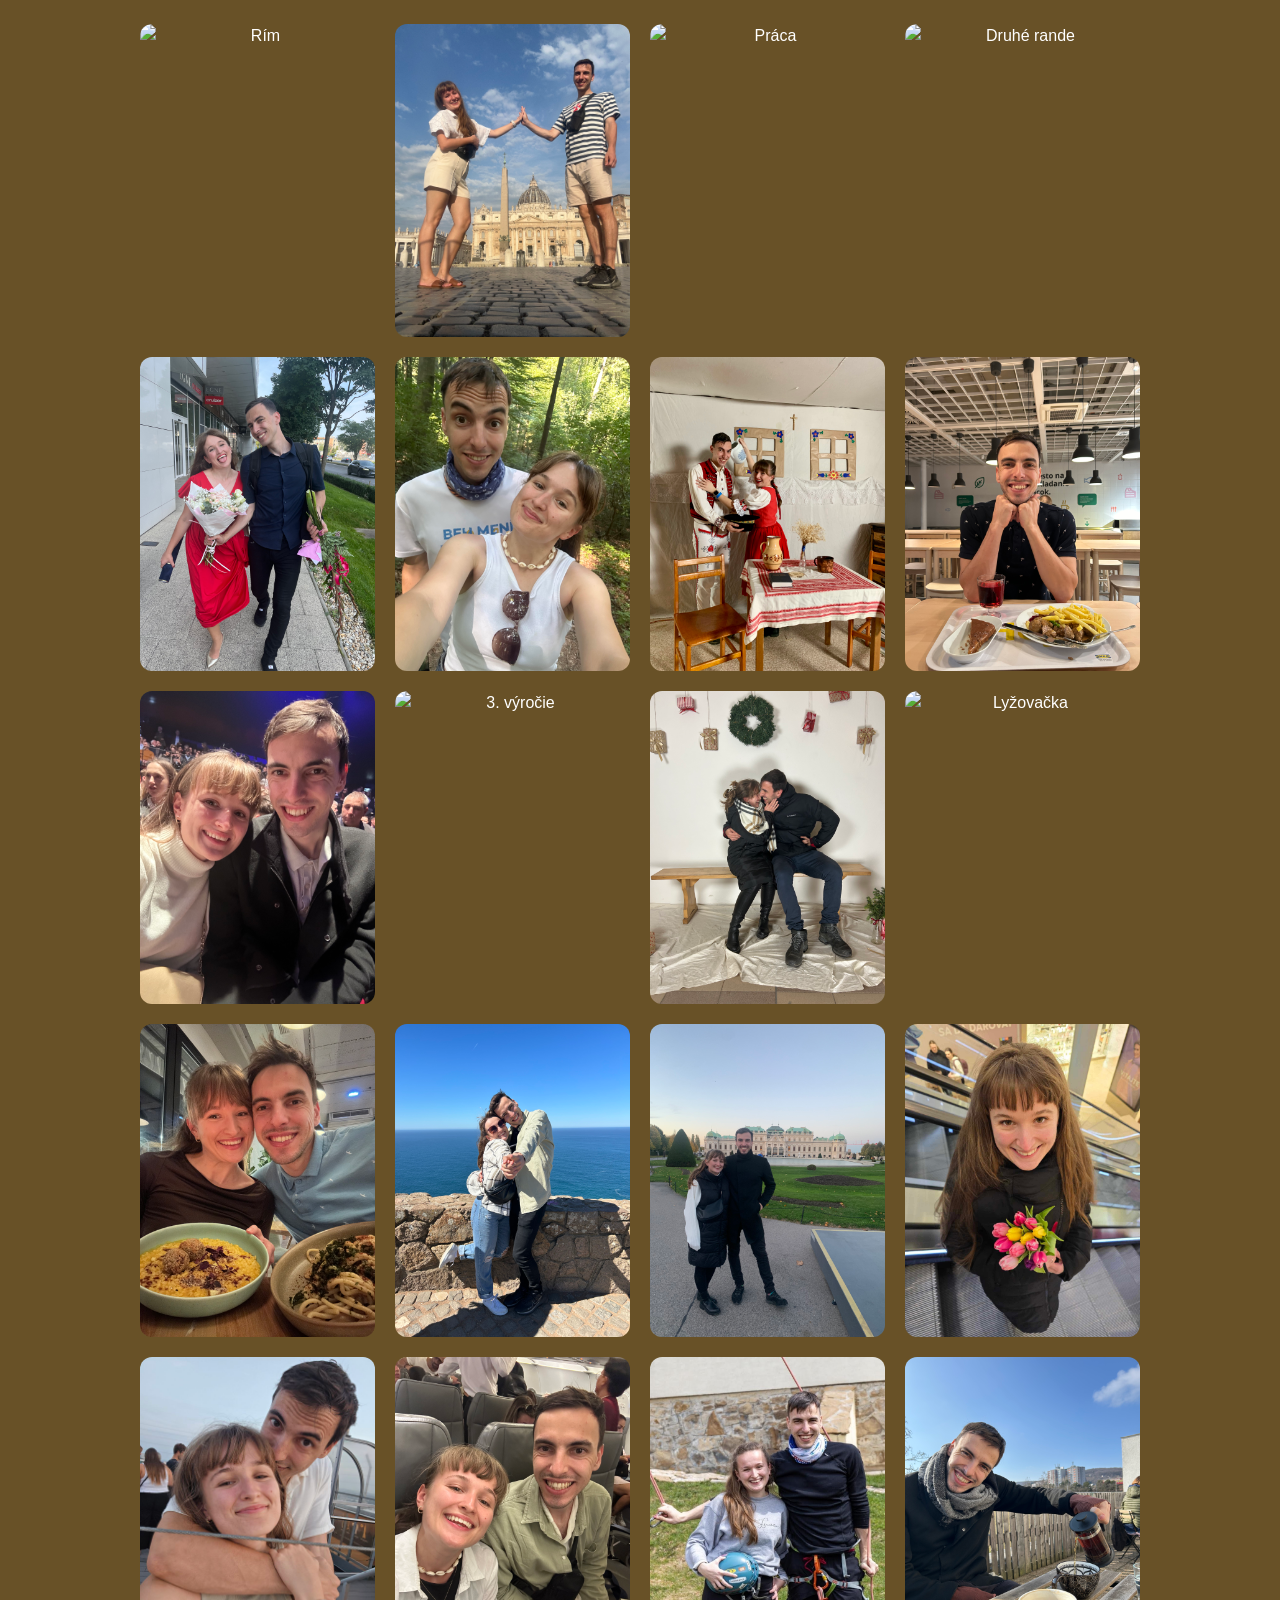
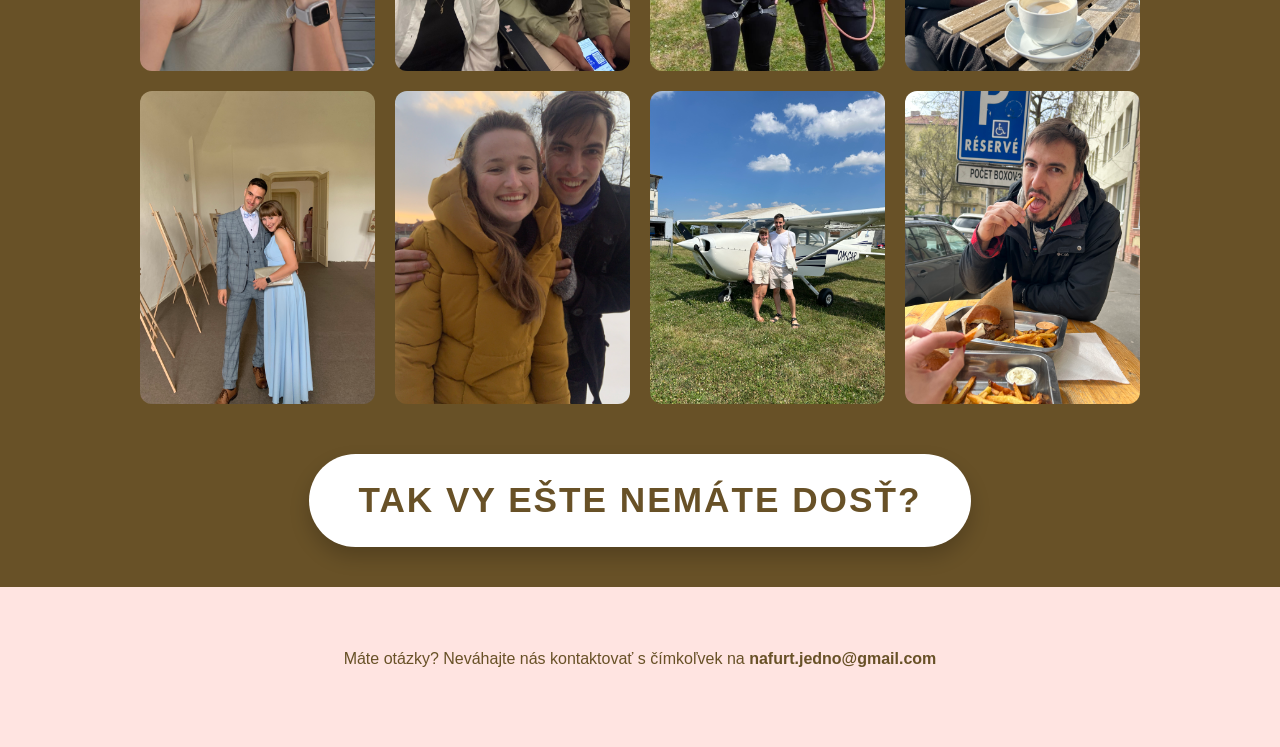
==== commit 2cd8d98c: "prvy zenichov posvadobny commit" ====
--- a/index.html
+++ b/index.html
@@ -38,7 +38,7 @@
       </div>
 
        <p style="padding-bottom: 20px; color: #685127; font-size:larger; font-style:italic">
-        Milí hostia, chceli by sme vás poprosiť o podelenie sa s foto a video záznamov z účasti na našej svadbe :)
+        Milí hostia, chceli by sme vás poprosiť o podelenie sa s foto a video záznamov z účasti na našej svadbe :) 
       </p>
 
       <a href="https://us.zonerama.com/Link/Open/69f4311b426ec424a077c7f4" target="_blank" class="btn-invite">PRIDAŤ FOTEČKY (nafurtjedno)</a>
@@ -47,22 +47,10 @@
     <div class="info-section">
       <h3>Svadobný obrad</h3>
       <p>
-        Obrad sa začína o <b>15:00</b> v kostole Panny Márie, Pomocnice kresťanov - Saleziáni Michalovce, na ulici <b>Špitálska 15</b>.
+        Svoje áno sme si povedali počas obradu, ktorý sa konal o <b>15:00</b> v kostole Panny Márie, Pomocnice kresťanov - Saleziáni Michalovce, na ulici <b>Špitálska 15</b>.
       </p>
       <img src="foto/stredisko.png" alt="Stredisko Saleziáni" />
-      <p>
-        Pri kostole&nbsp;(1) je k dispozícii parkovanie na hokejbalovom ihrisku v&nbsp;areáli saleziánskeho strediska&nbsp;(3). Ďalšie voľné parkovanie je&nbsp;pri COOP Jednote&nbsp;(4), v uličke medzi Úradom práce a&nbsp;saleziánskym strediskom smerom ku Chemkostav aréne&nbsp;(5), prípadne pred OTP Bankou&nbsp;(6).
-      </p>
-      <div>
-        <iframe
-          class="map-placeholder"
-          style="border: none"
-          src="https://mapy.com/s/ladularute"
-          width="400"
-          height="280"
-          frameborder="90"
-        ></iframe>
-      </div>
+      
       <hr
         style="
           width: 50%;
@@ -72,21 +60,10 @@
       />
       <h3>Svadobná hostina</h3>
       <p>
-        Po svätej omši a gratuláciách sa spoločne presunieme do&nbsp;<b>hotela Glamour na Šírave</b>, na&nbsp;adrese <b>Kaluža 744</b>, kde budeme pokračovať v oslavách až do skorého rána. ;)
+        Po svätej omši a gratuláciách sme sa spoločne presunuli do&nbsp;<b>hotela Glamour na Šírave</b>, na&nbsp;adrese <b>Kaluža 744</b>, kde sa pokračovalo v oslavách až do skorého rána. ;)
       </p>
       <img src="foto/hotel_glamour.png" alt="Hotel Glamour" />
-      <p>
-      Cesta na hotel trvá autom približne 15 minút.
-      </p>
-      <div>
-        <iframe class="map-placeholder" style="border:none" src="https://mapy.com/s/delabahuje" width="400" height="280" frameborder="90"></iframe>
-      </div>
-      <p>
-      Pri hoteli (1) je voľné parkovanie (2) priamo popri príjazdovej ceste po odbočení z hlavnej cesty.
-      </p>
-      <div>
-      <iframe class="map-placeholder" style="border:none" src="https://mapy.com/s/jegasonofo" width="400" height="280" frameborder="90"></iframe>
-      </div>
+      
       <hr
         style="
           width: 50%;
@@ -96,14 +73,16 @@
       />
 
       <div class="gifts-section">
-        <h3>Svadobné dary</h3>
+        <h3>Poďakovanie 🤍</h3>
         <p>
-          Kvety nám zvädnú, dary nám zapadnú prachom a žreby... tie nám doteraz aj tak nikdy nevyšli. Ak nám chcete urobiť radosť, budeme vďační za príspevok na náš začiatok a spoločné dobrodružstvá. Poteší nás čokoľvek, čo je ploché, papierové a zmestí sa to do jednej nenápadnej obálky. :)
+          Nadovšetko vám však chceme poďakovať za to, že ste v tento náš veľký deň s nami, či už osobne na obrade a hostine, alebo v myšlienkach a modlitbách na diaľku. Veľmi si to vážime a navždy ostávate v našich srdciach.
+
+Svadbou to ale pre nás nekončí! Radi vás kedykoľvek privítame a pohostíme u nás doma na dobrej kávičke a pokeci – nájdete nás v bratislavskej Petržalke na Mánesovom námestí 2. 😉 😃
         </p>
         
         <div class="iban-box">
-          <p class="iban-label">Náš spoločný účet (na meno ženatého pána):</p>
-          <span class="iban-number">SK46 0200 0000 0072 2009 9059</span>
+          <p class="iban-label">Fotky zo svadby zverejníme skôr ako </p>
+          <span class="iban-number">do roka a do dňa :)</span>
         </div>
       </div>
     </div>
@@ -378,7 +357,7 @@
         </div>
 
         <button class="btn-funfacts"><a href="funfacts/">Tak vy ešte nemáte dosť?</a></button>
-        <div style="padding-bottom: 20px; font-size:larger; font-style:italic">Kliknite ⬆️.</div>
+        <div style="padding-bottom: 20px; font-size:larger; font-style:italic"> </div>
     </div>
 
     <footer class="fun-footer">
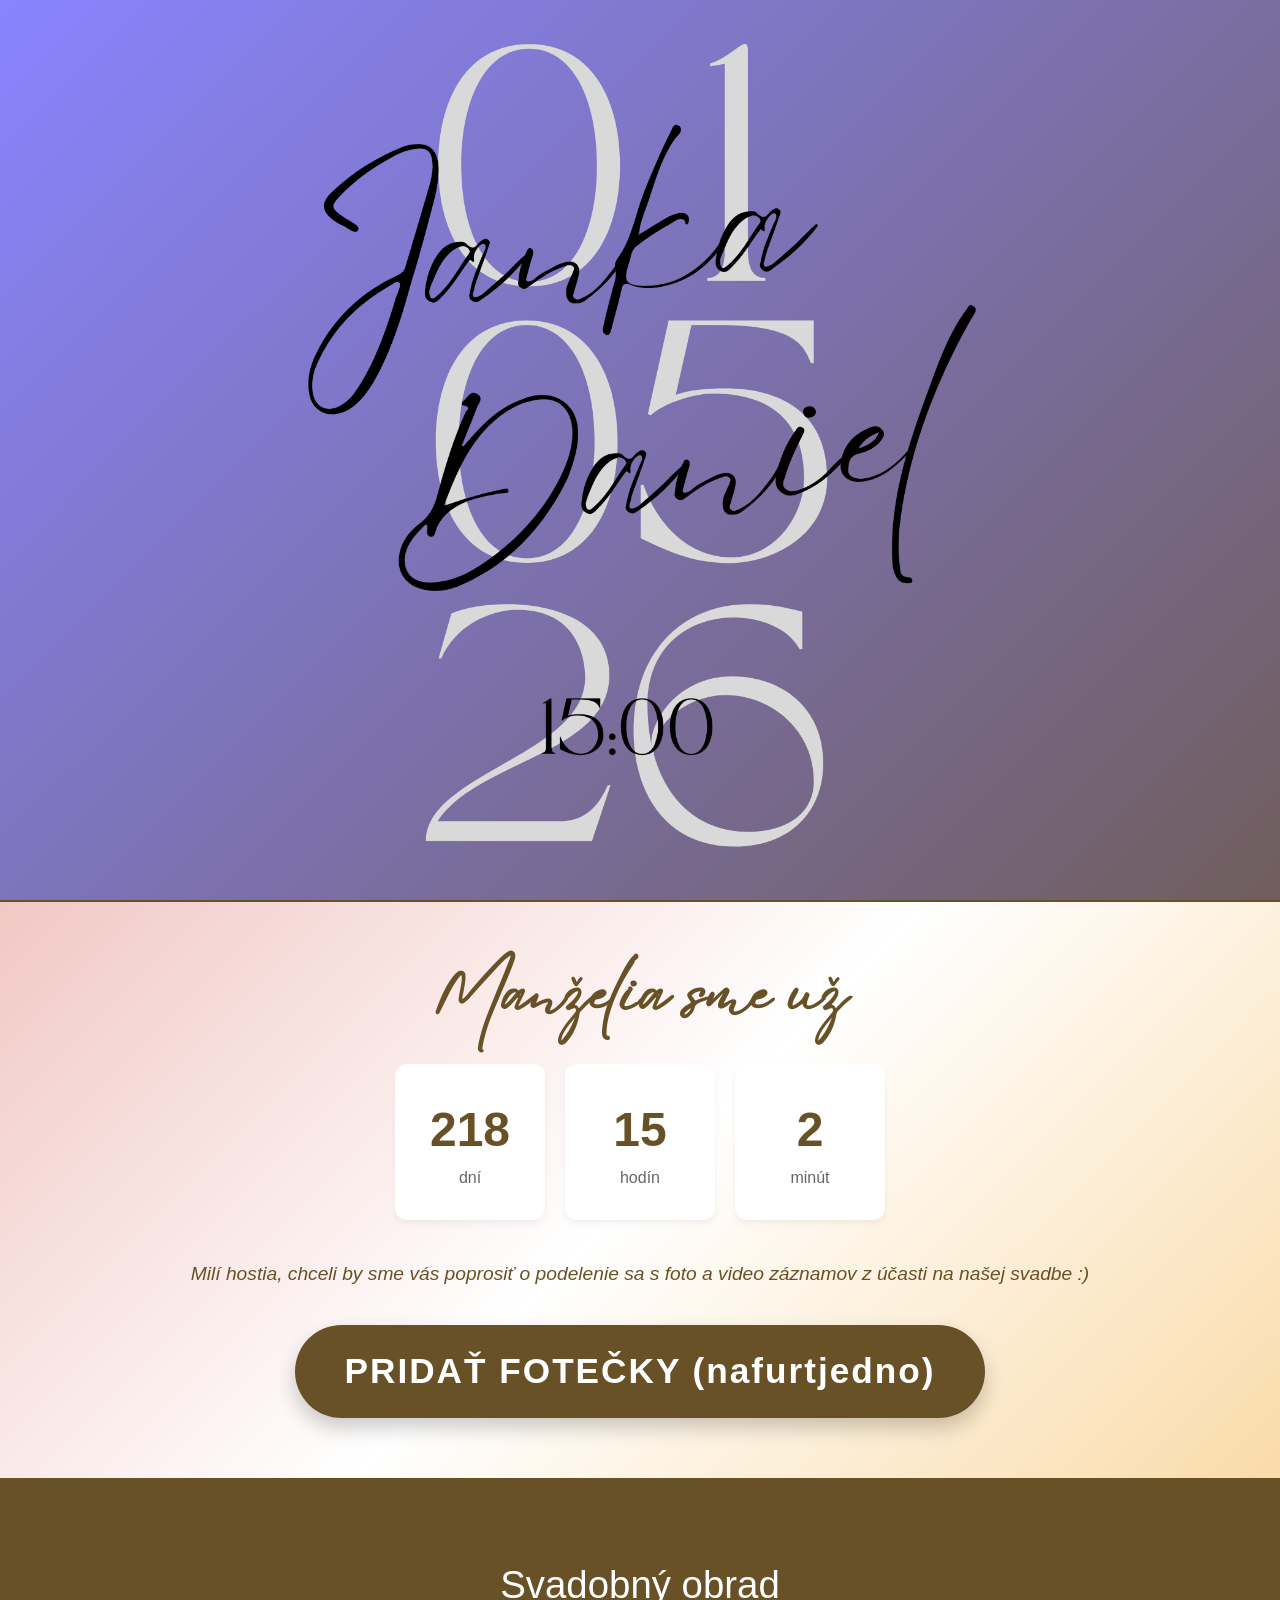
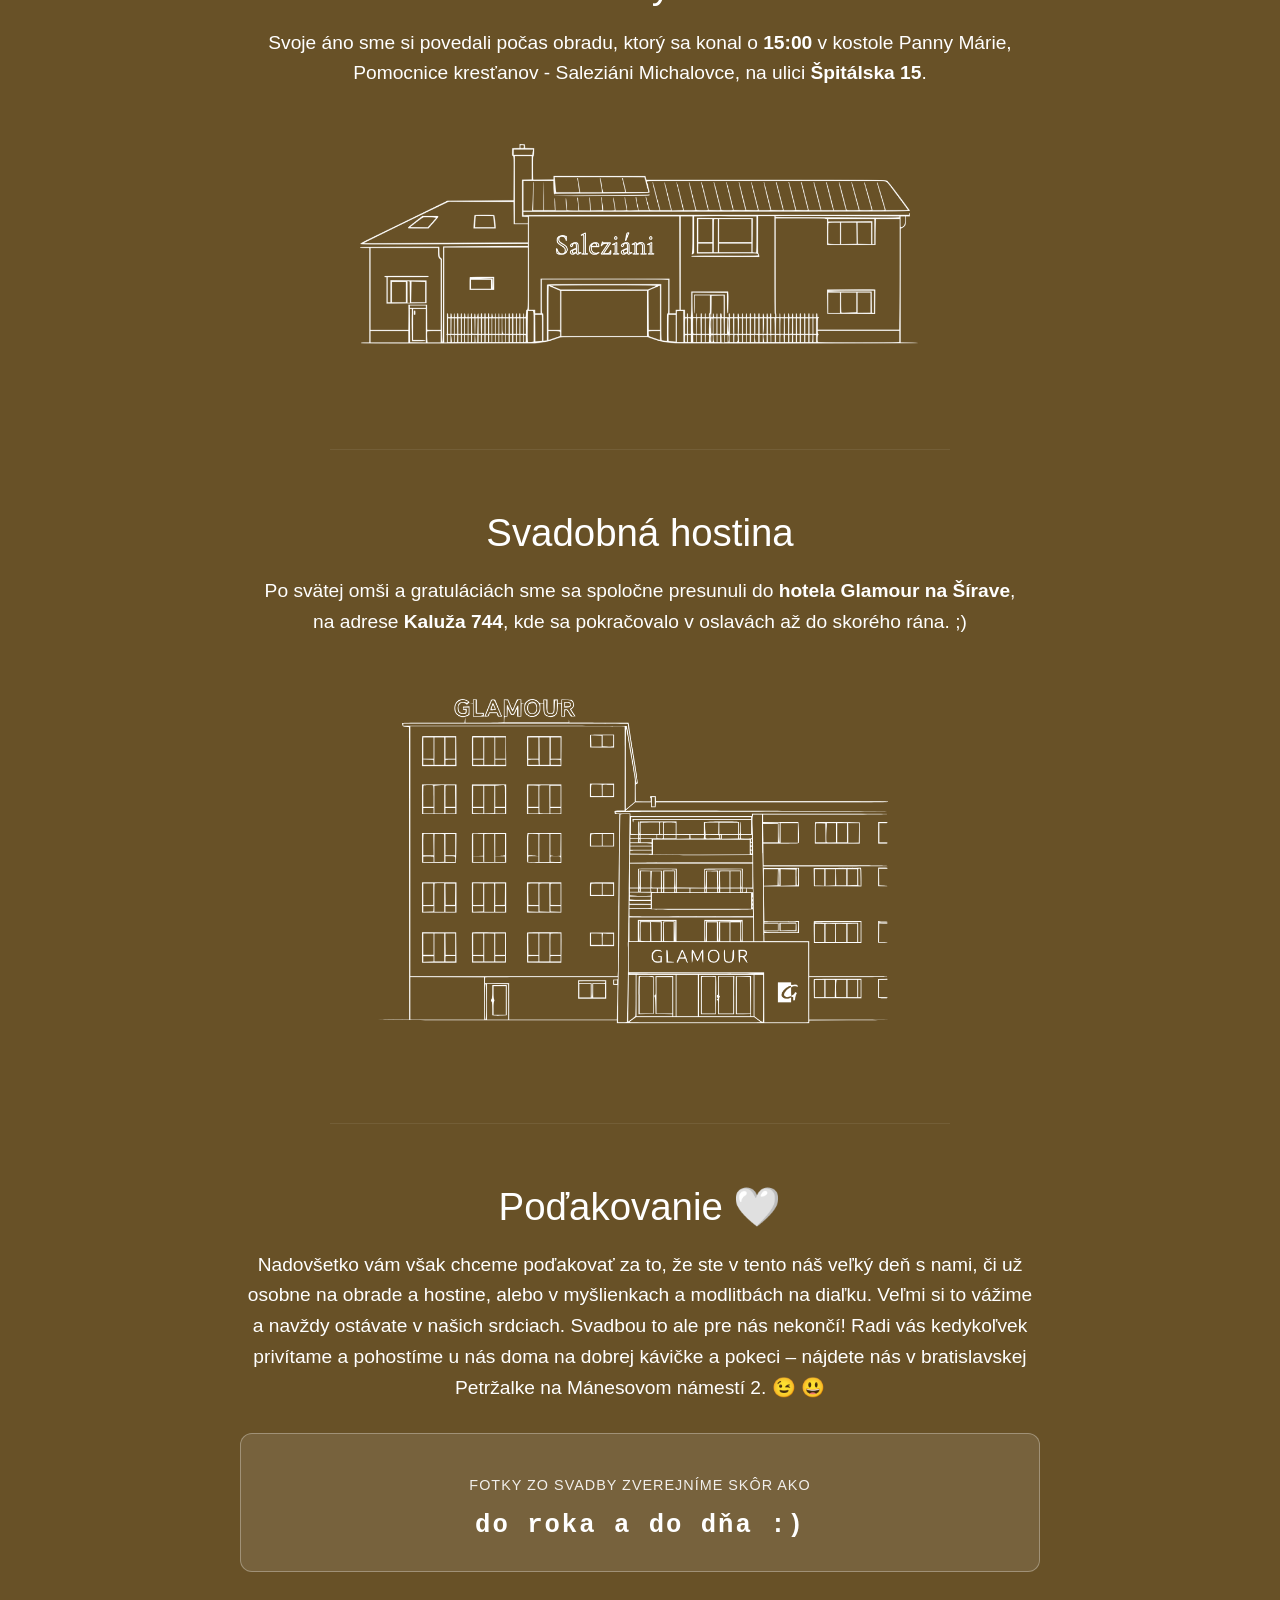
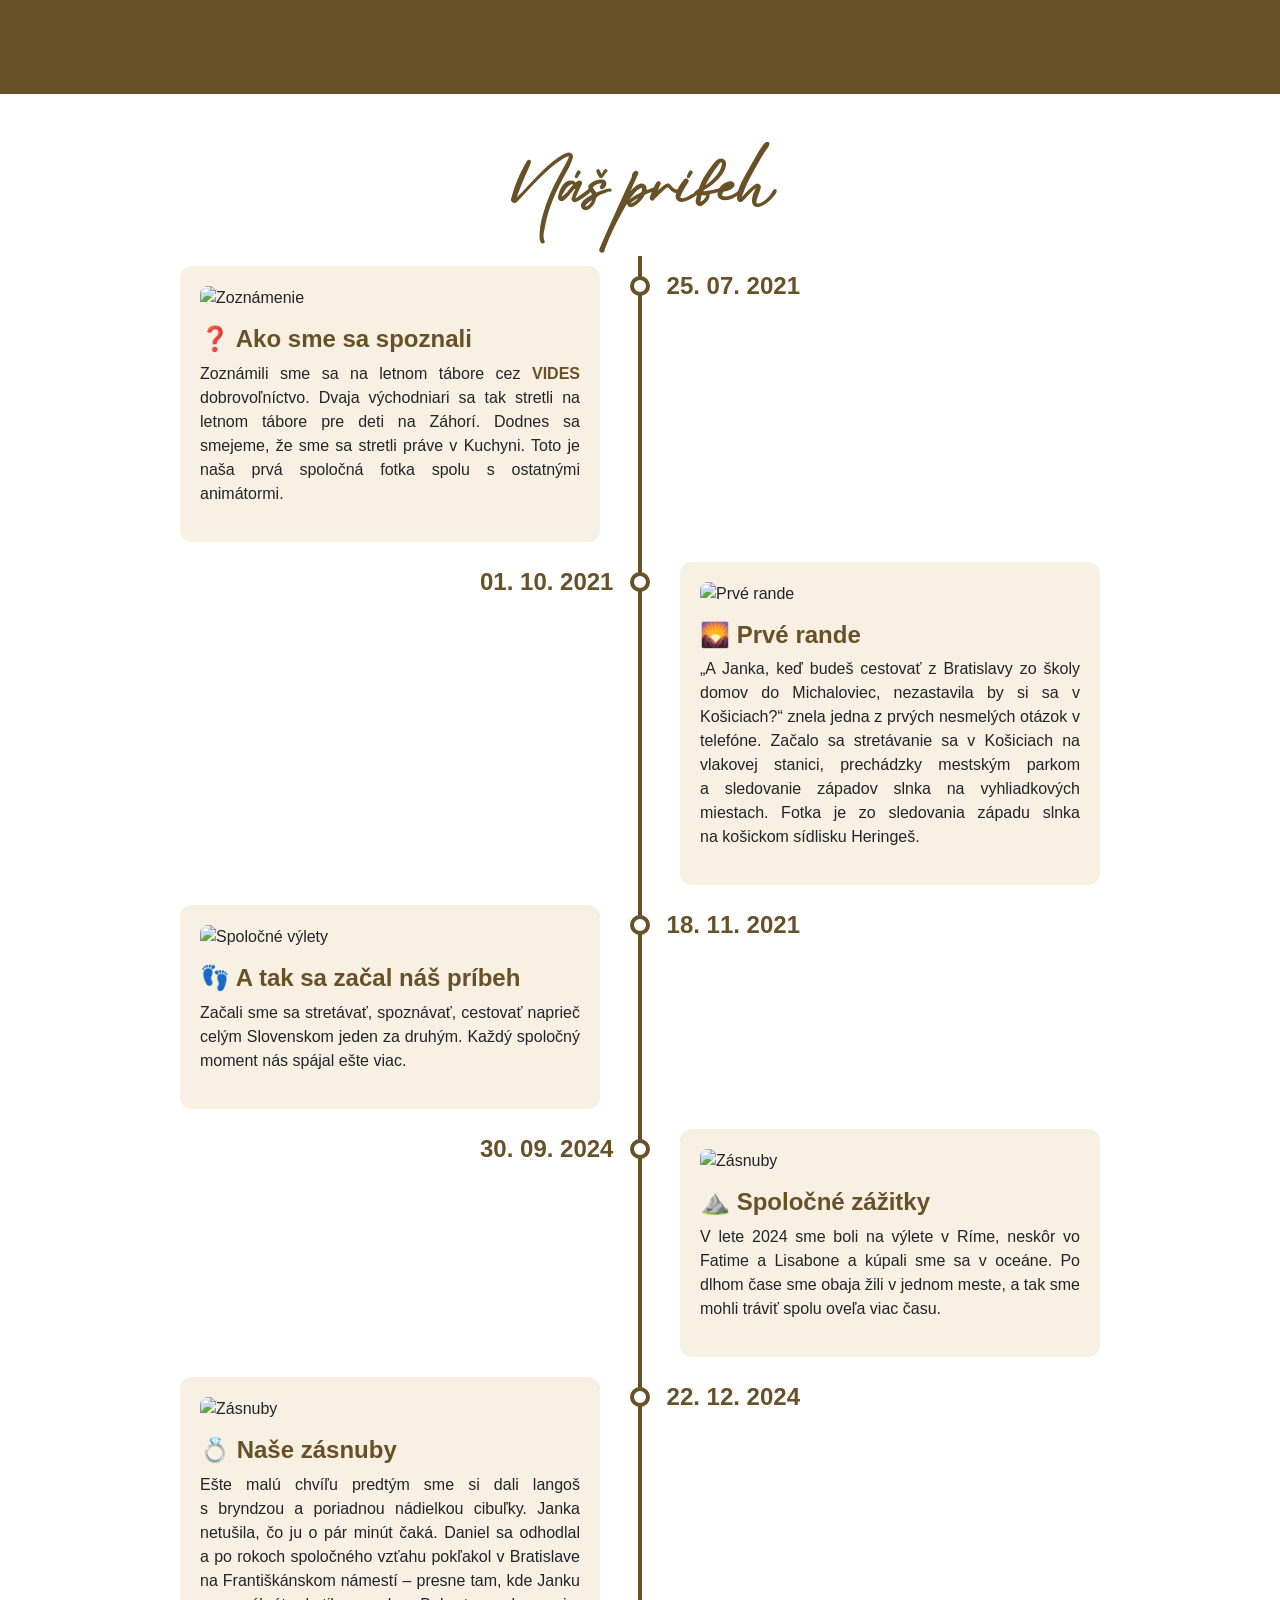
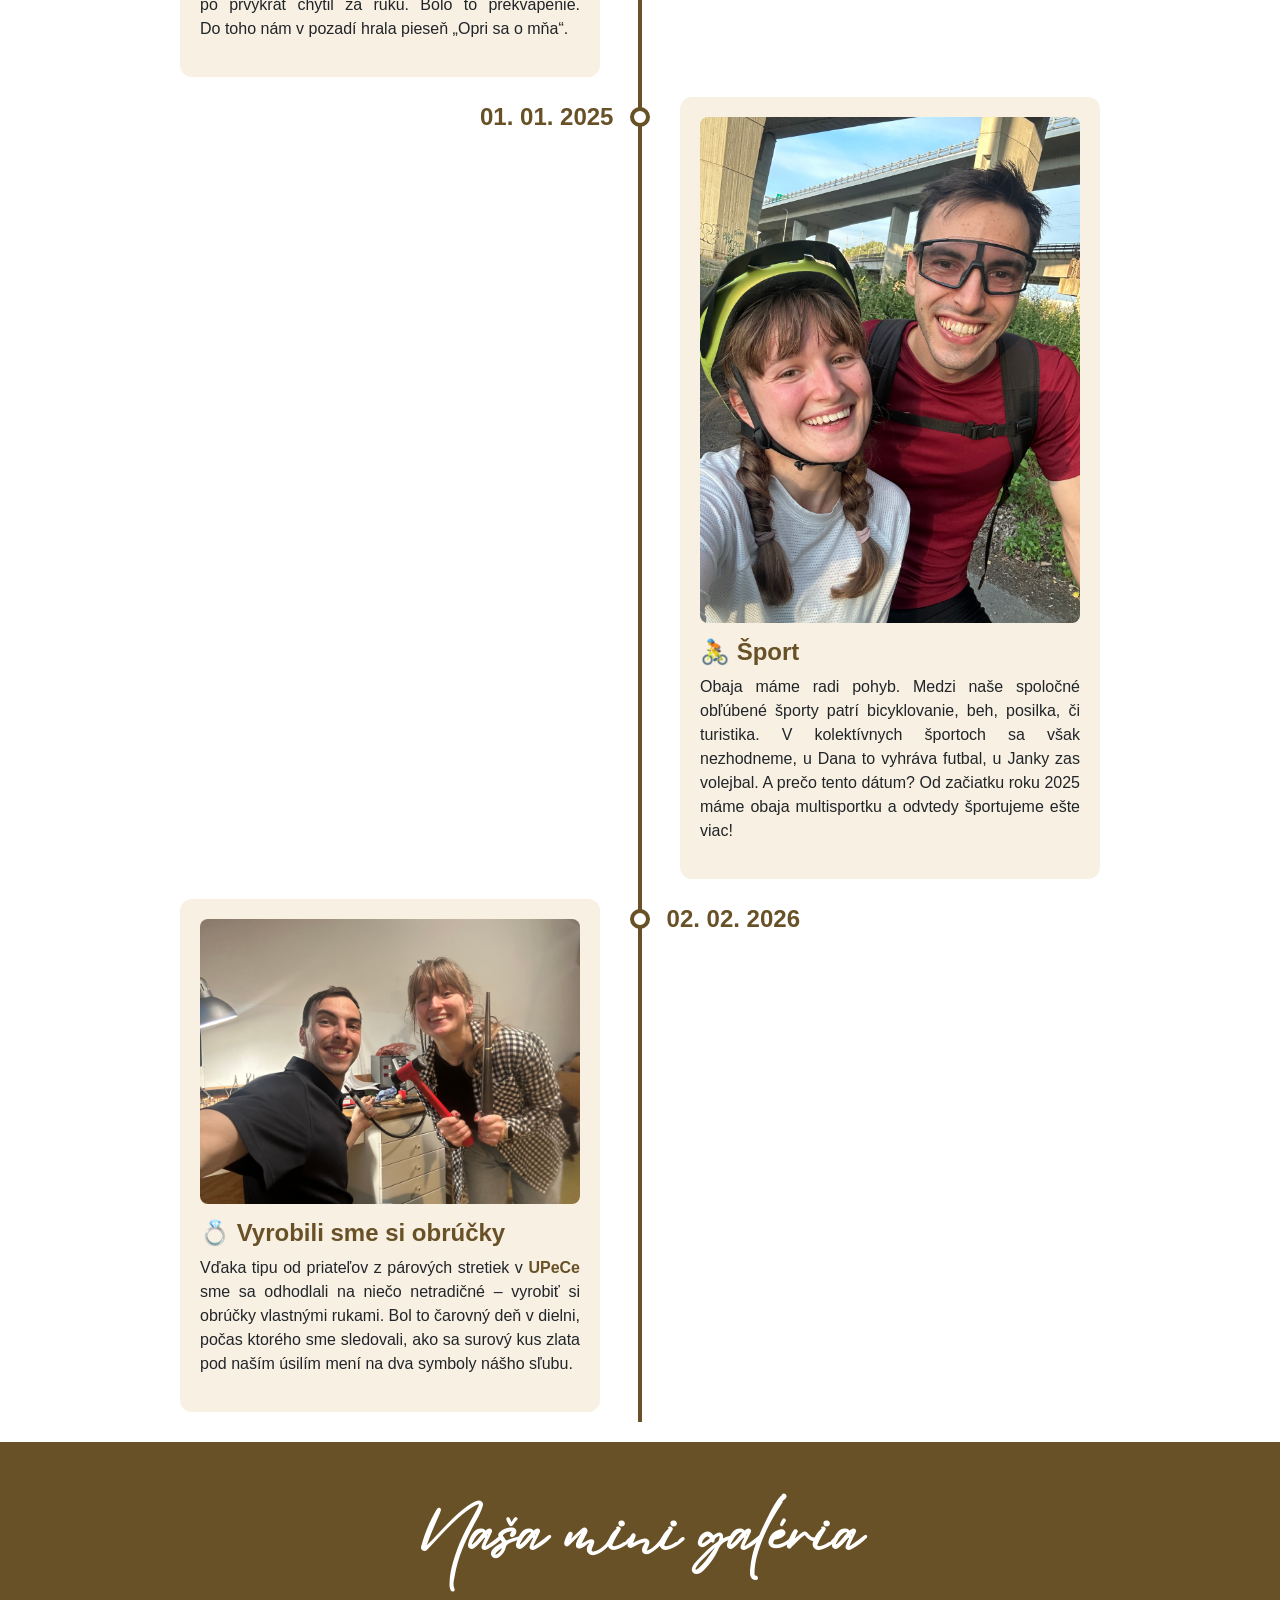
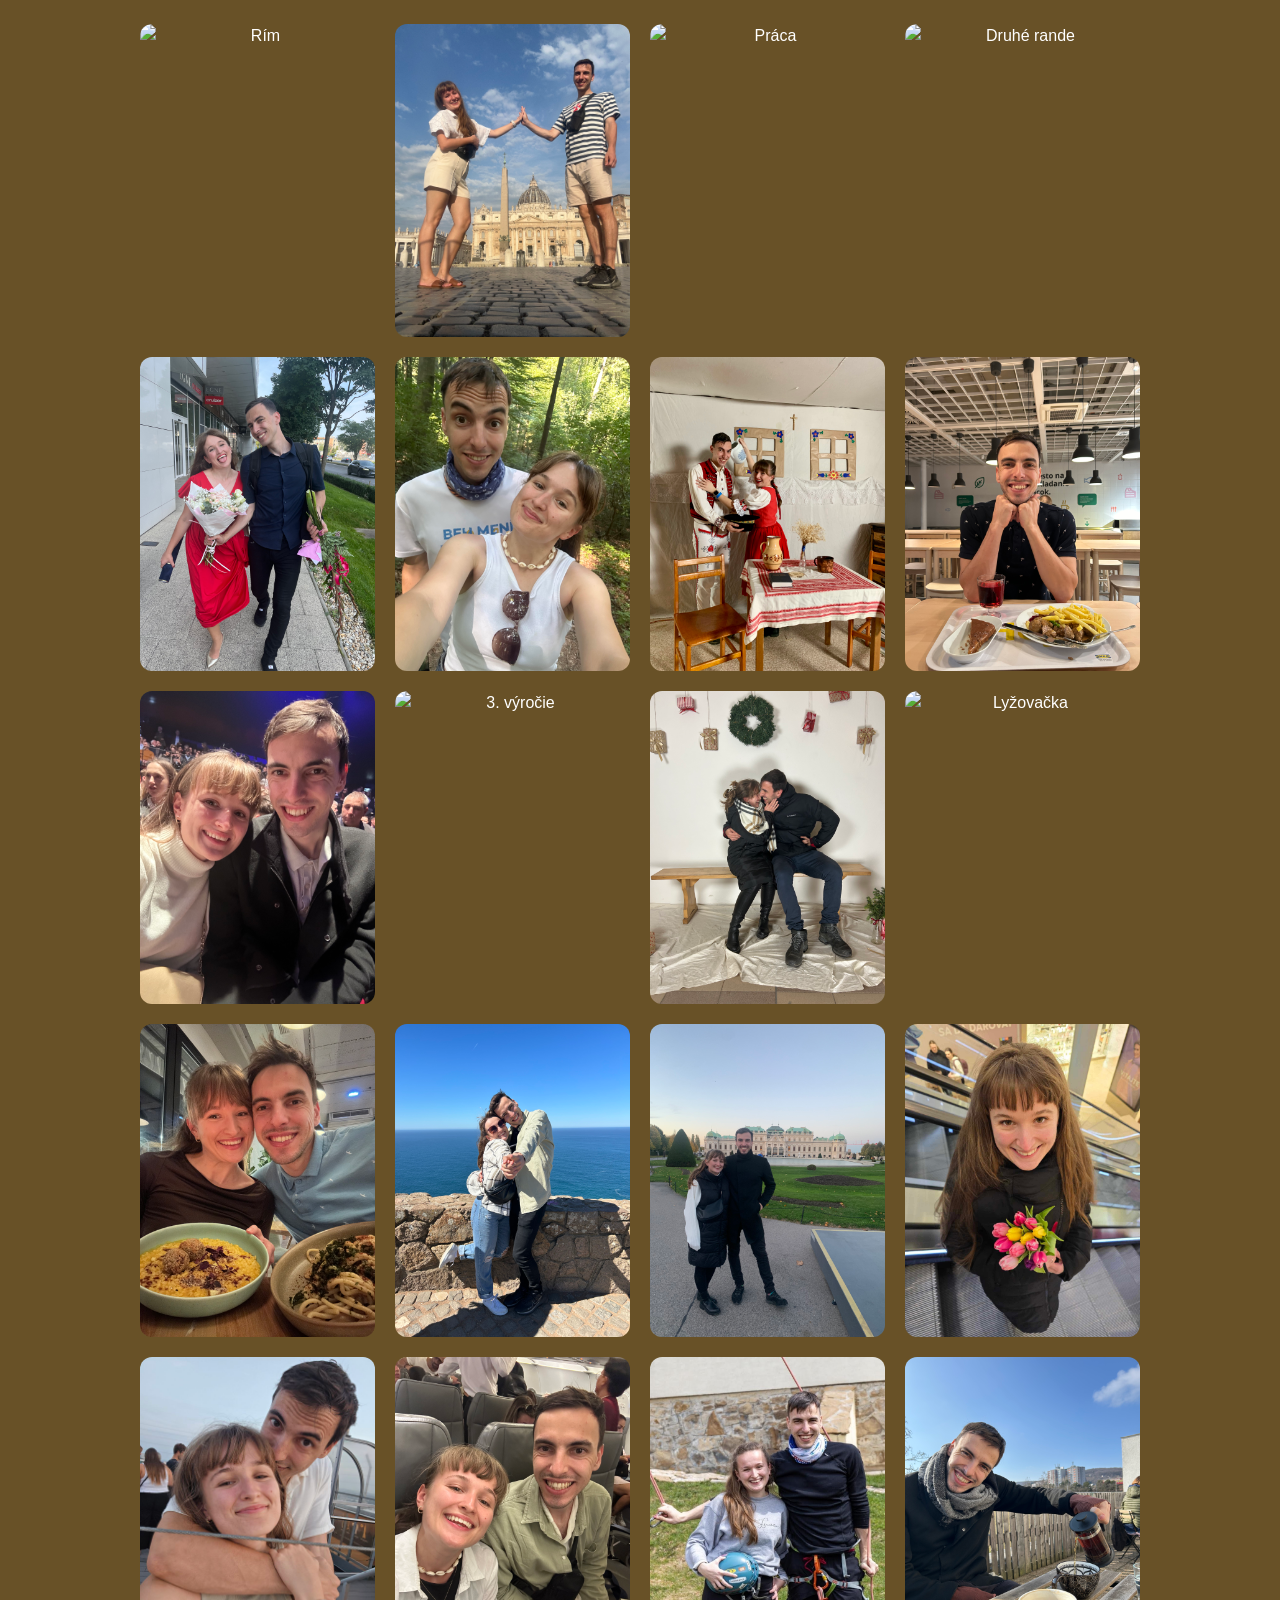
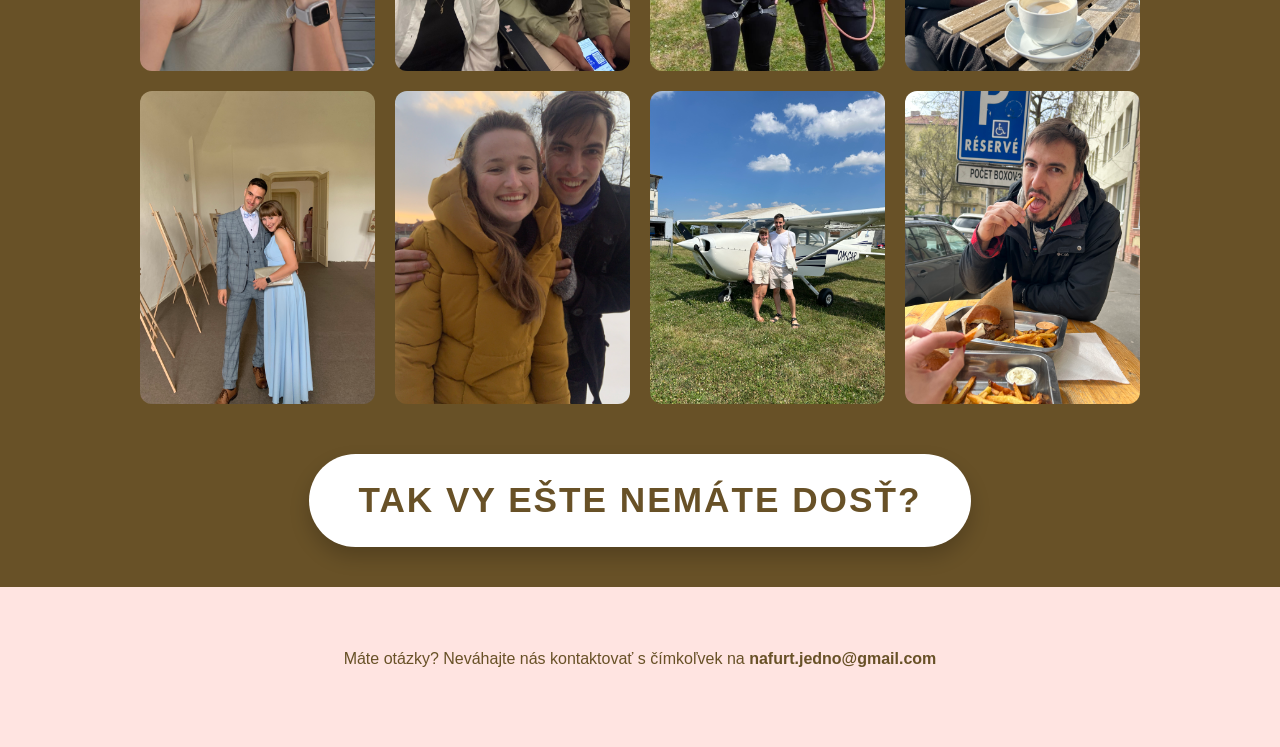
==== commit 761ba714: "web zonerama foto link" ====
--- a/index.html
+++ b/index.html
@@ -41,7 +41,7 @@
         Milí hostia, chceli by sme vás poprosiť o podelenie sa s foto a video záznamov z účasti na našej svadbe :) 
       </p>
 
-      <a href="https://us.zonerama.com/Link/Open/69f4311b426ec424a077c7f4" target="_blank" class="btn-invite">PRIDAŤ FOTEČKY (nafurtjedno)</a>
+      <a href="https://eu.zonerama.com/nafurtjedno/2023806" target="_blank" class="btn-invite">PRIDAŤ FOTEČKY (nafurtjedno)</a>
     </div>
 
     <div class="info-section">
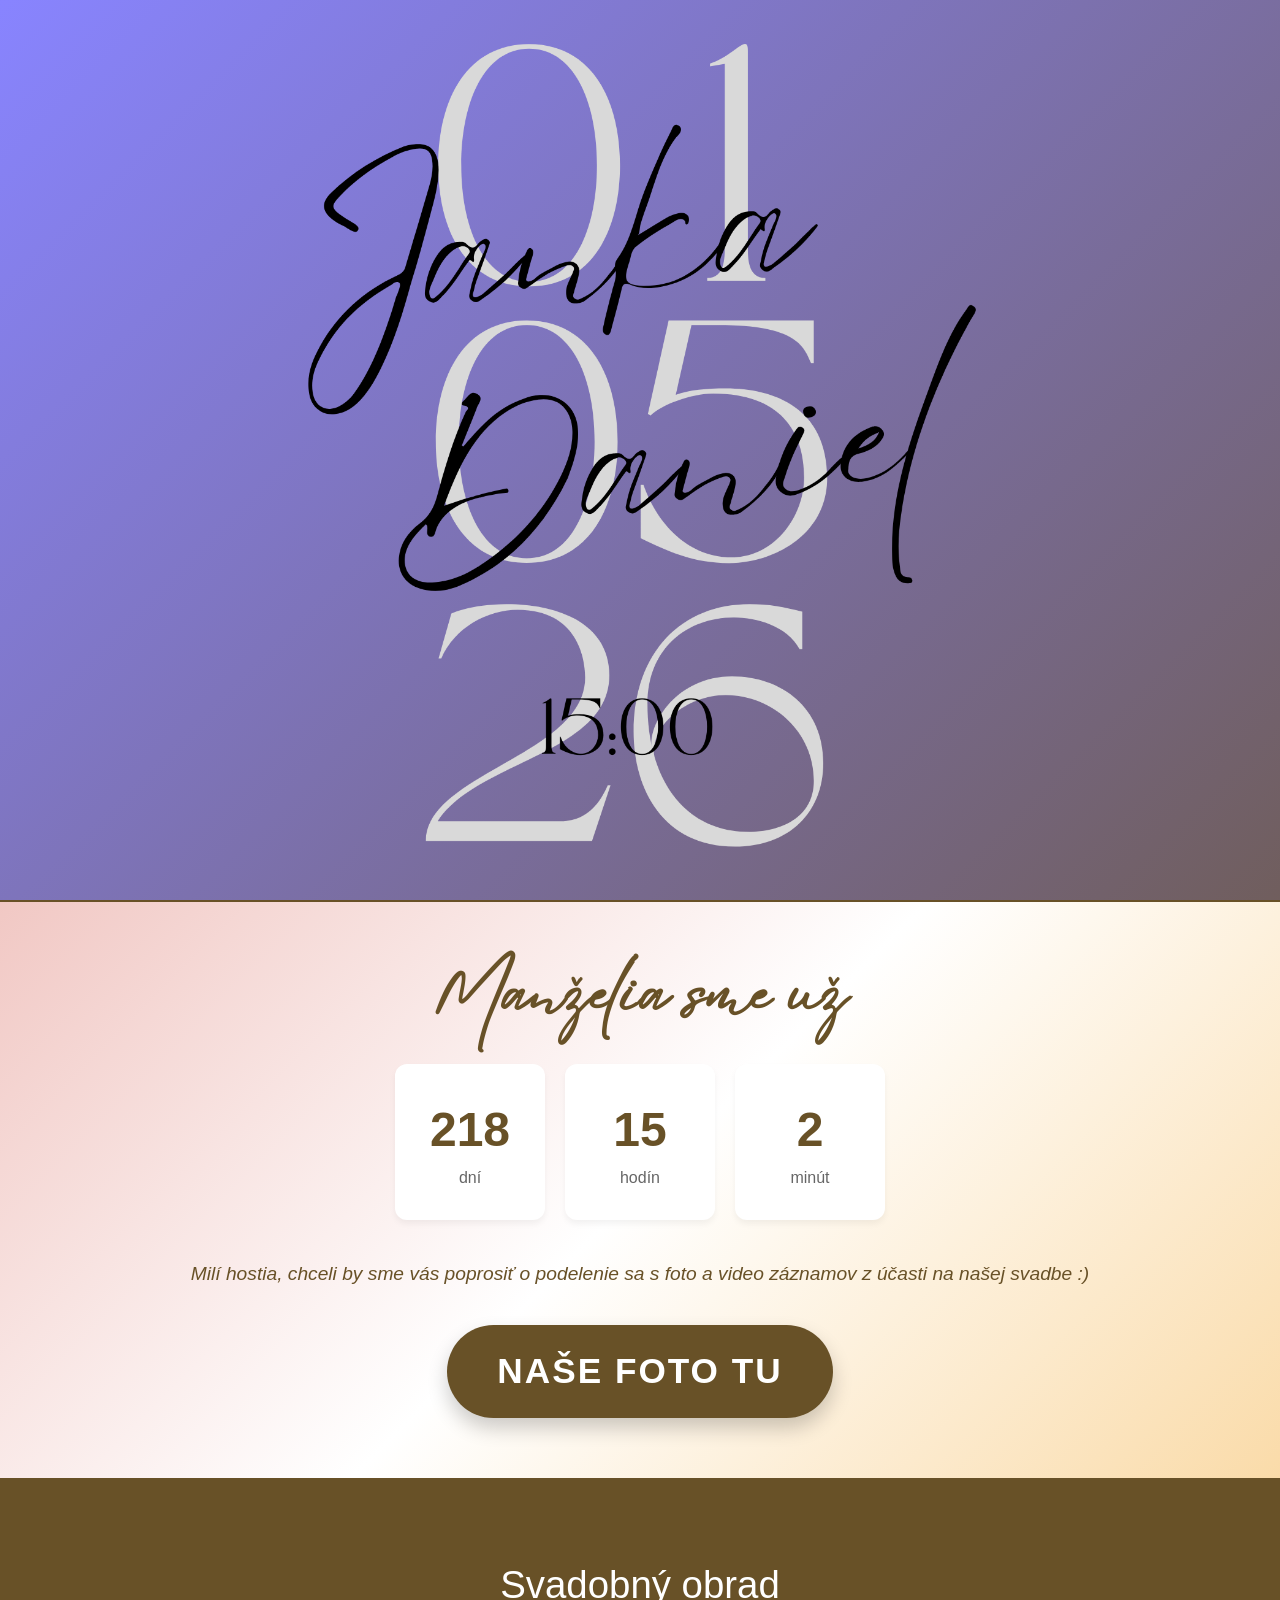
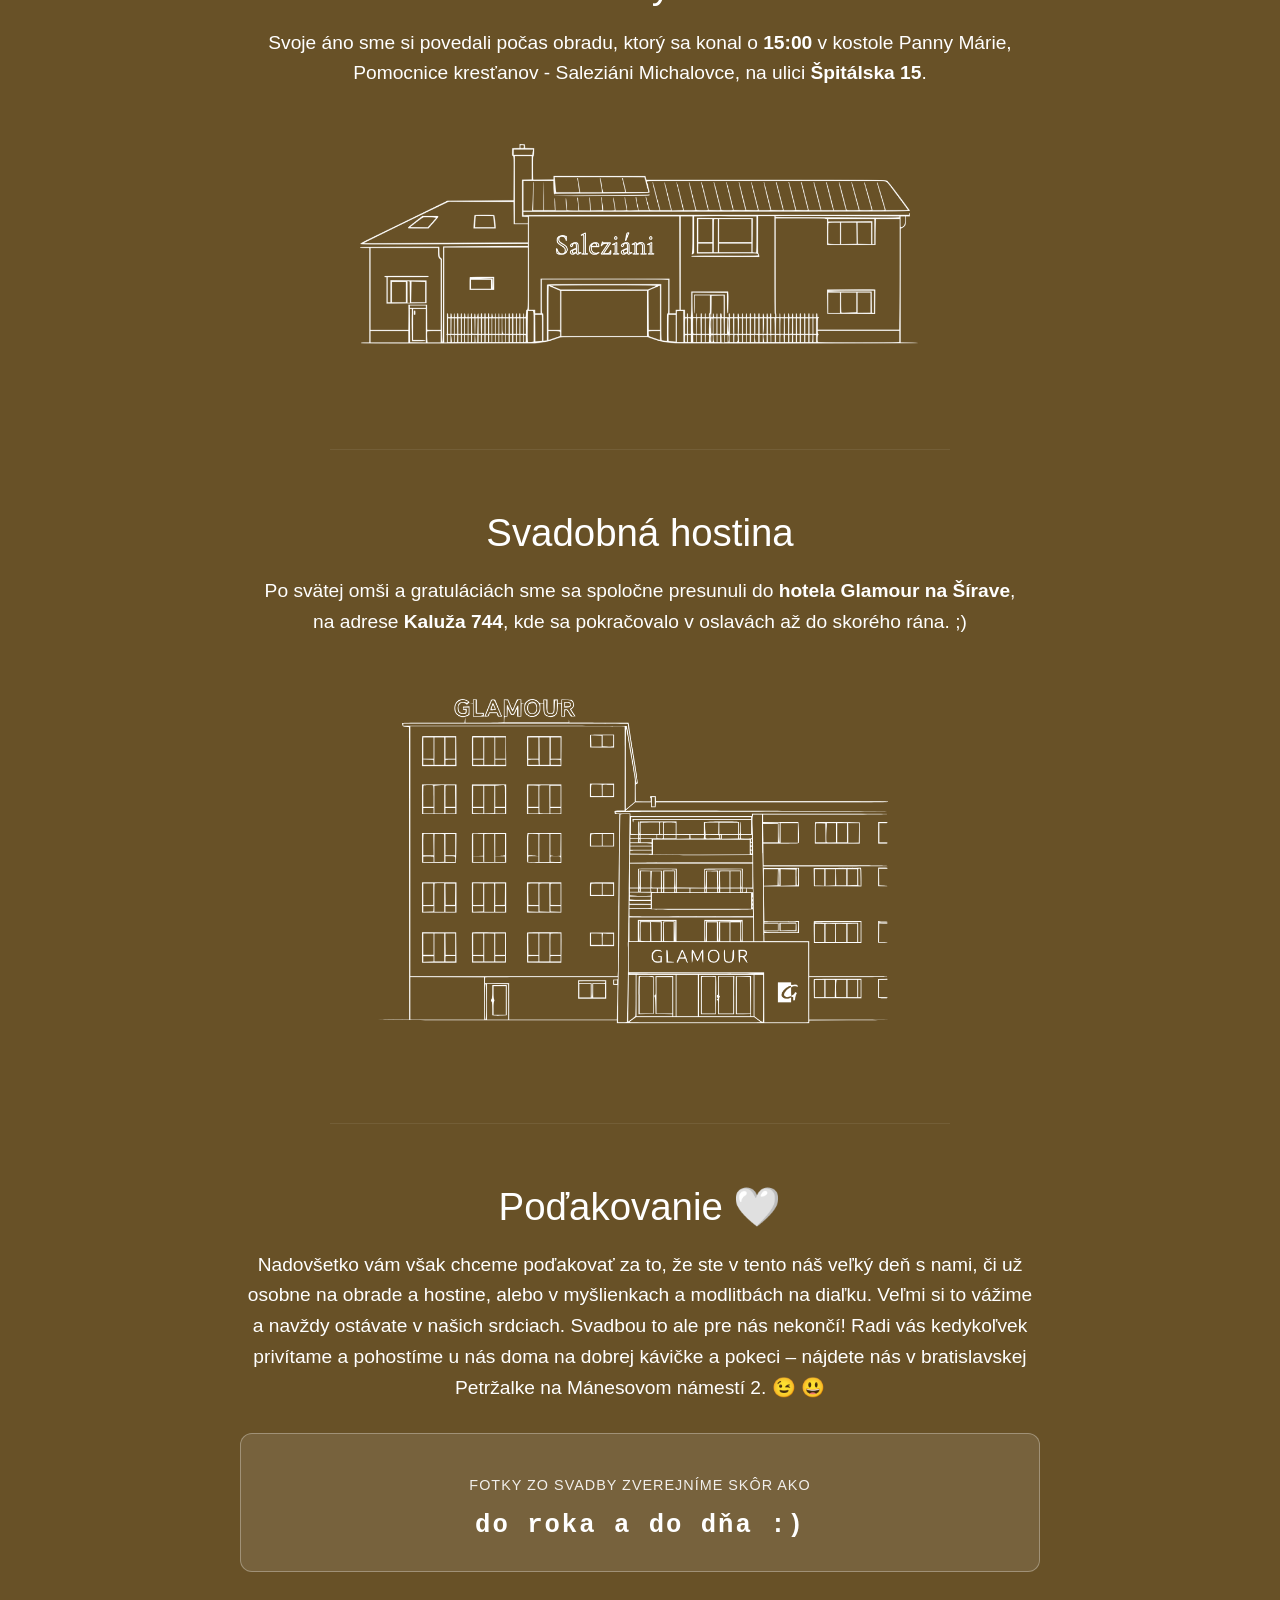
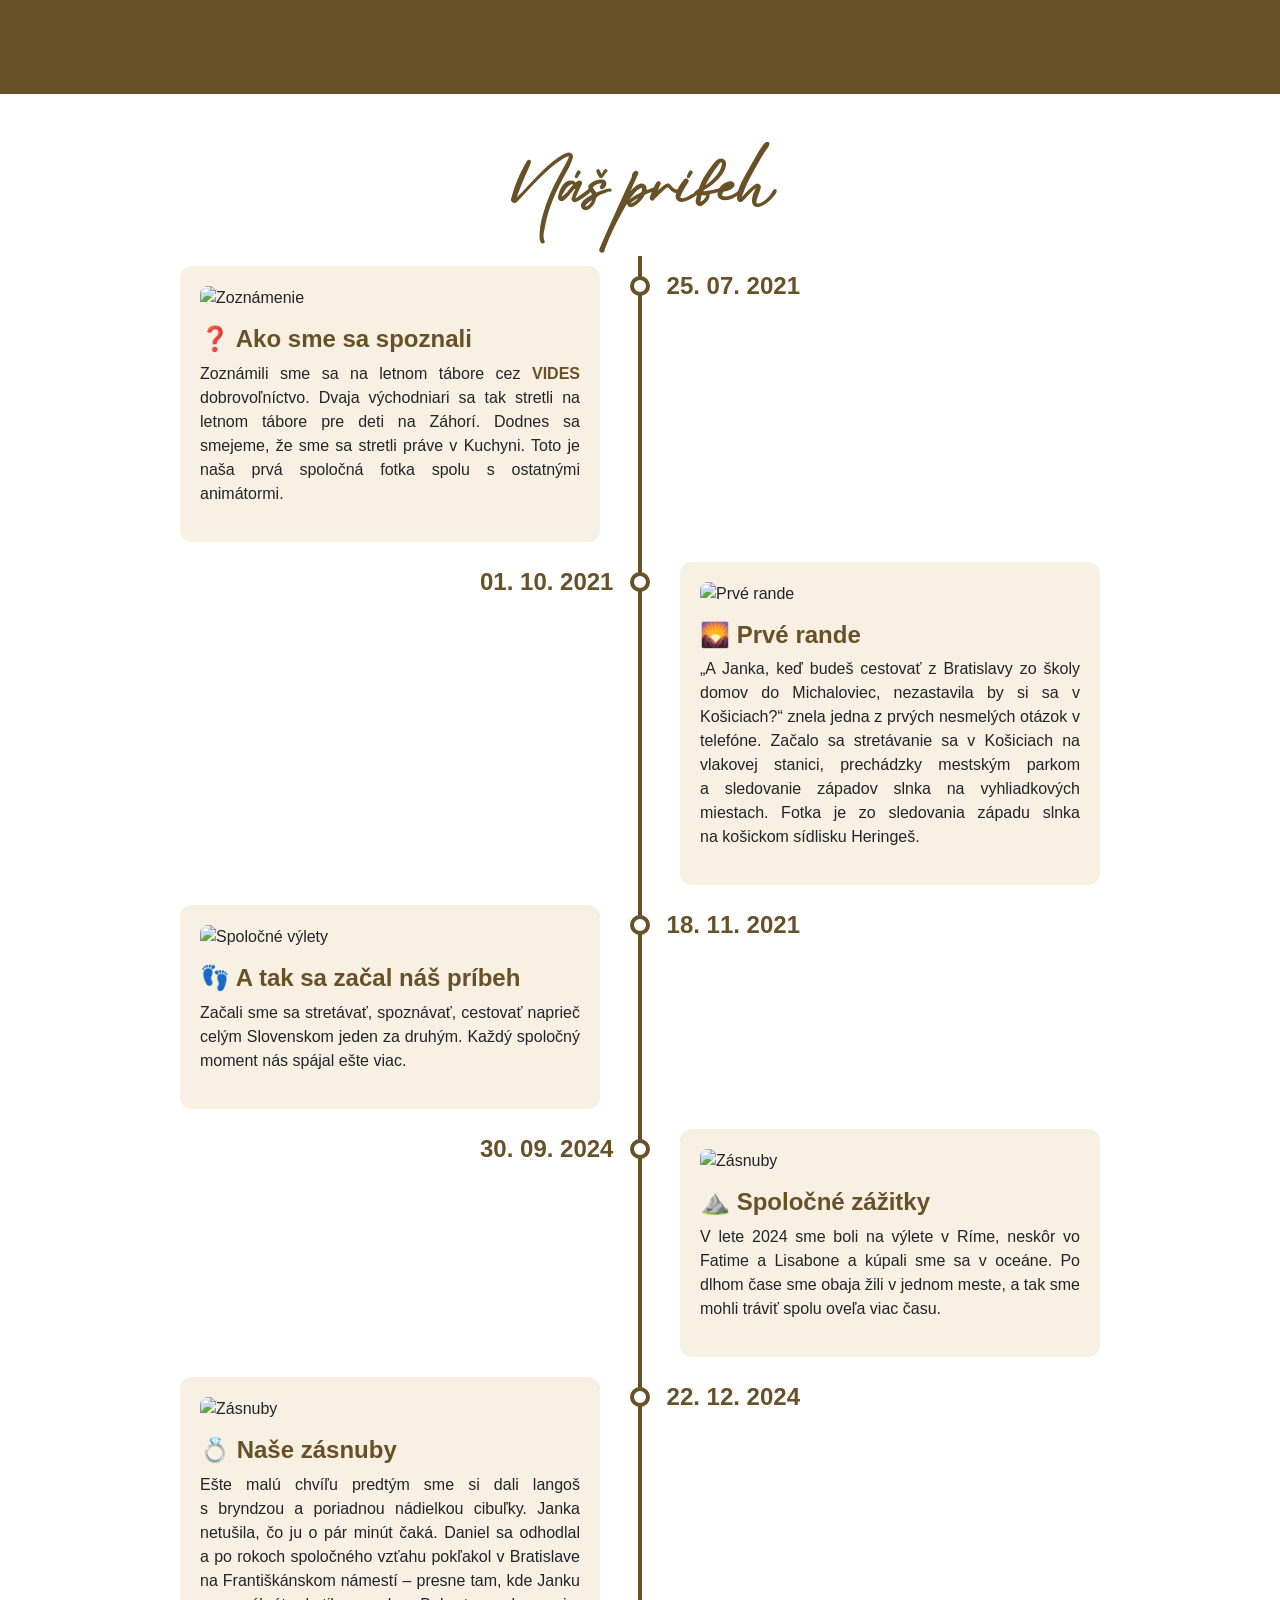
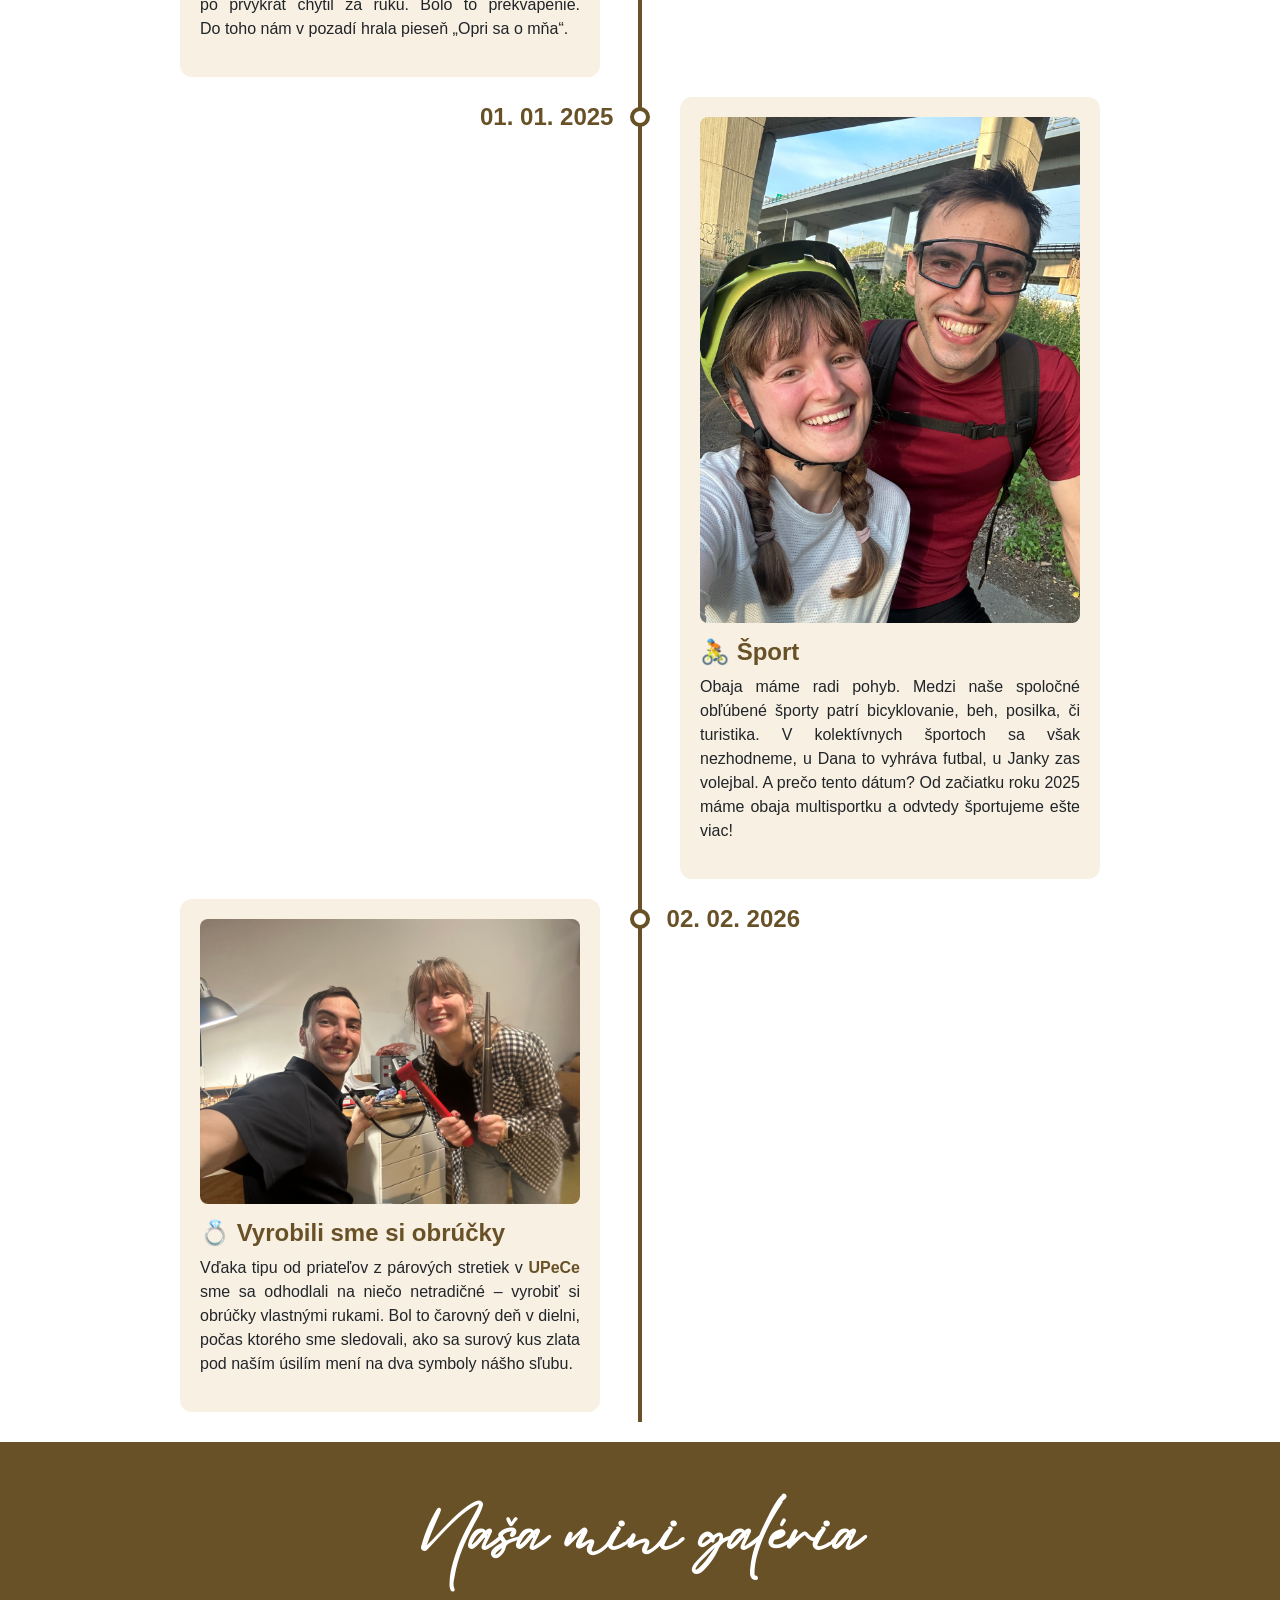
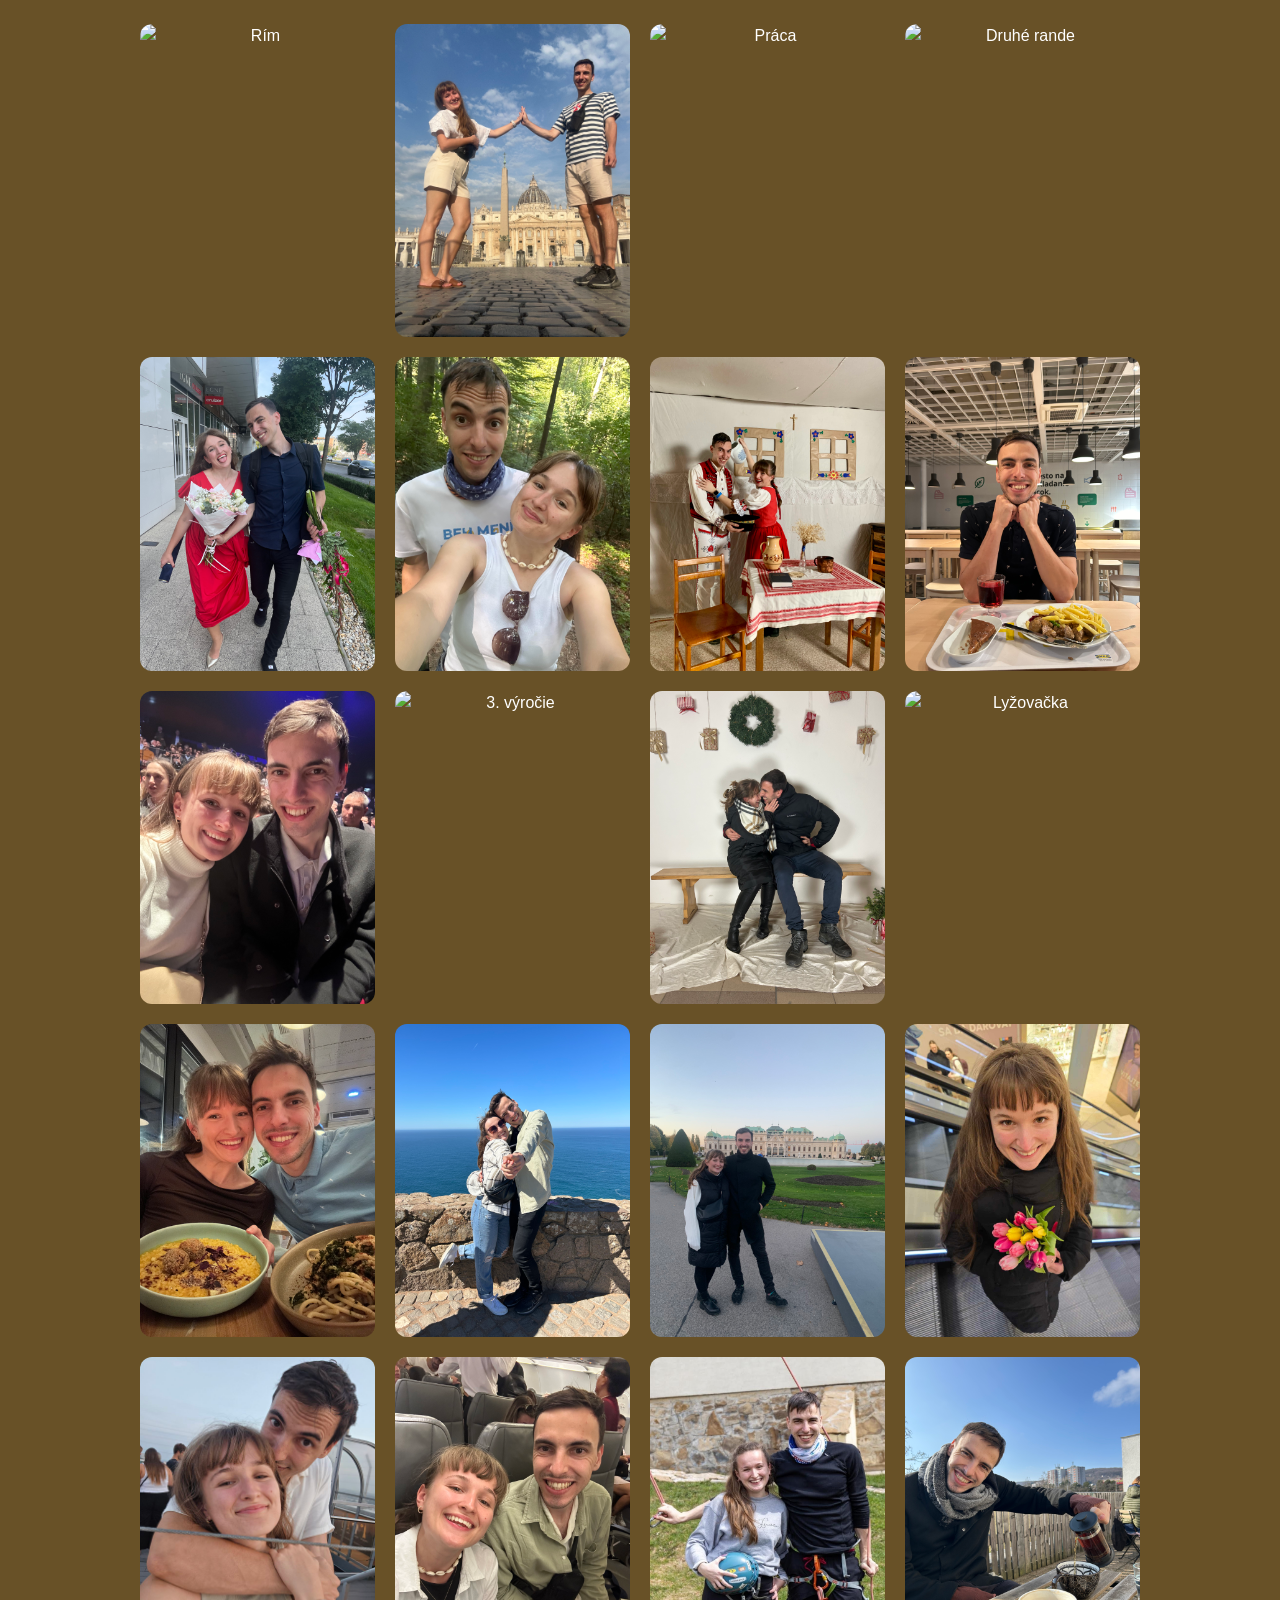
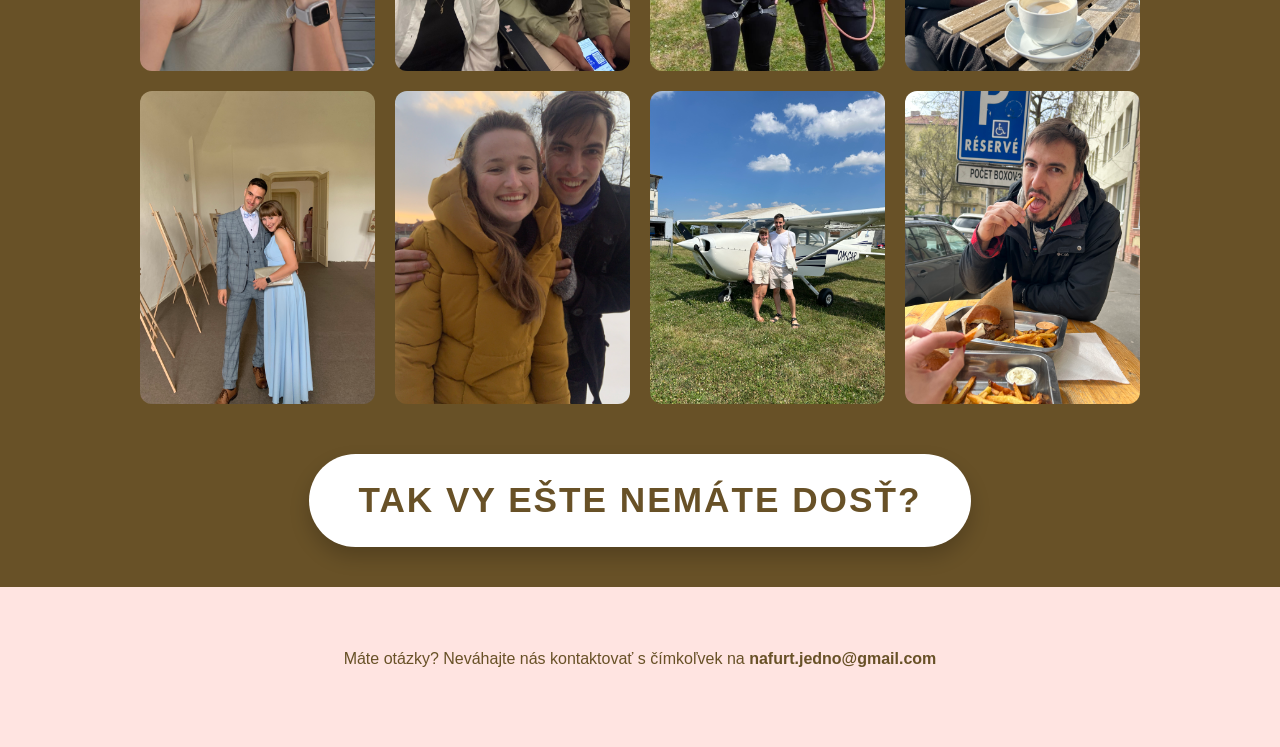
==== commit bc4507dc: "popis" ====
--- a/index.html
+++ b/index.html
@@ -41,7 +41,7 @@
         Milí hostia, chceli by sme vás poprosiť o podelenie sa s foto a video záznamov z účasti na našej svadbe :) 
       </p>
 
-      <a href="https://eu.zonerama.com/nafurtjedno/2023806" target="_blank" class="btn-invite">PRIDAŤ FOTEČKY (nafurtjedno)</a>
+      <a href="https://eu.zonerama.com/nafurtjedno/2023806" target="_blank" class="btn-invite">NAŠE FOTO TU</a>
     </div>
 
     <div class="info-section">
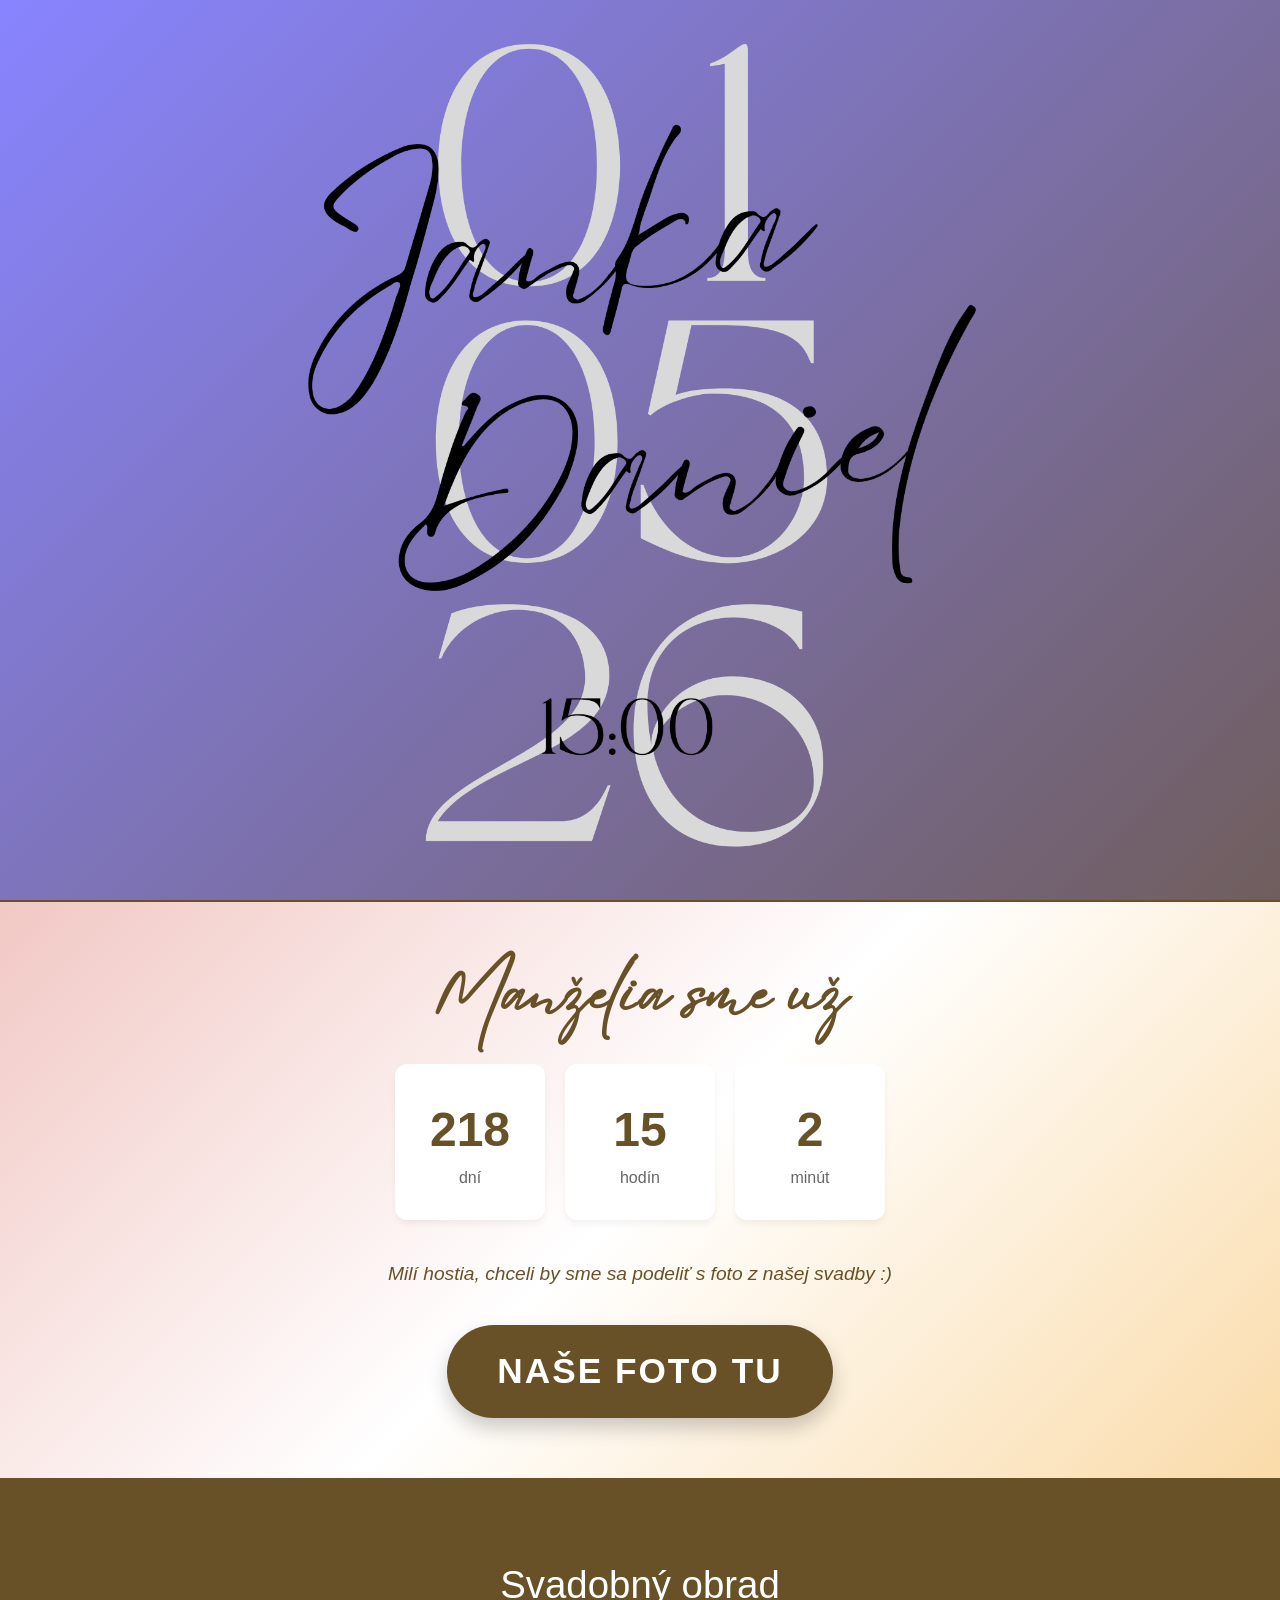
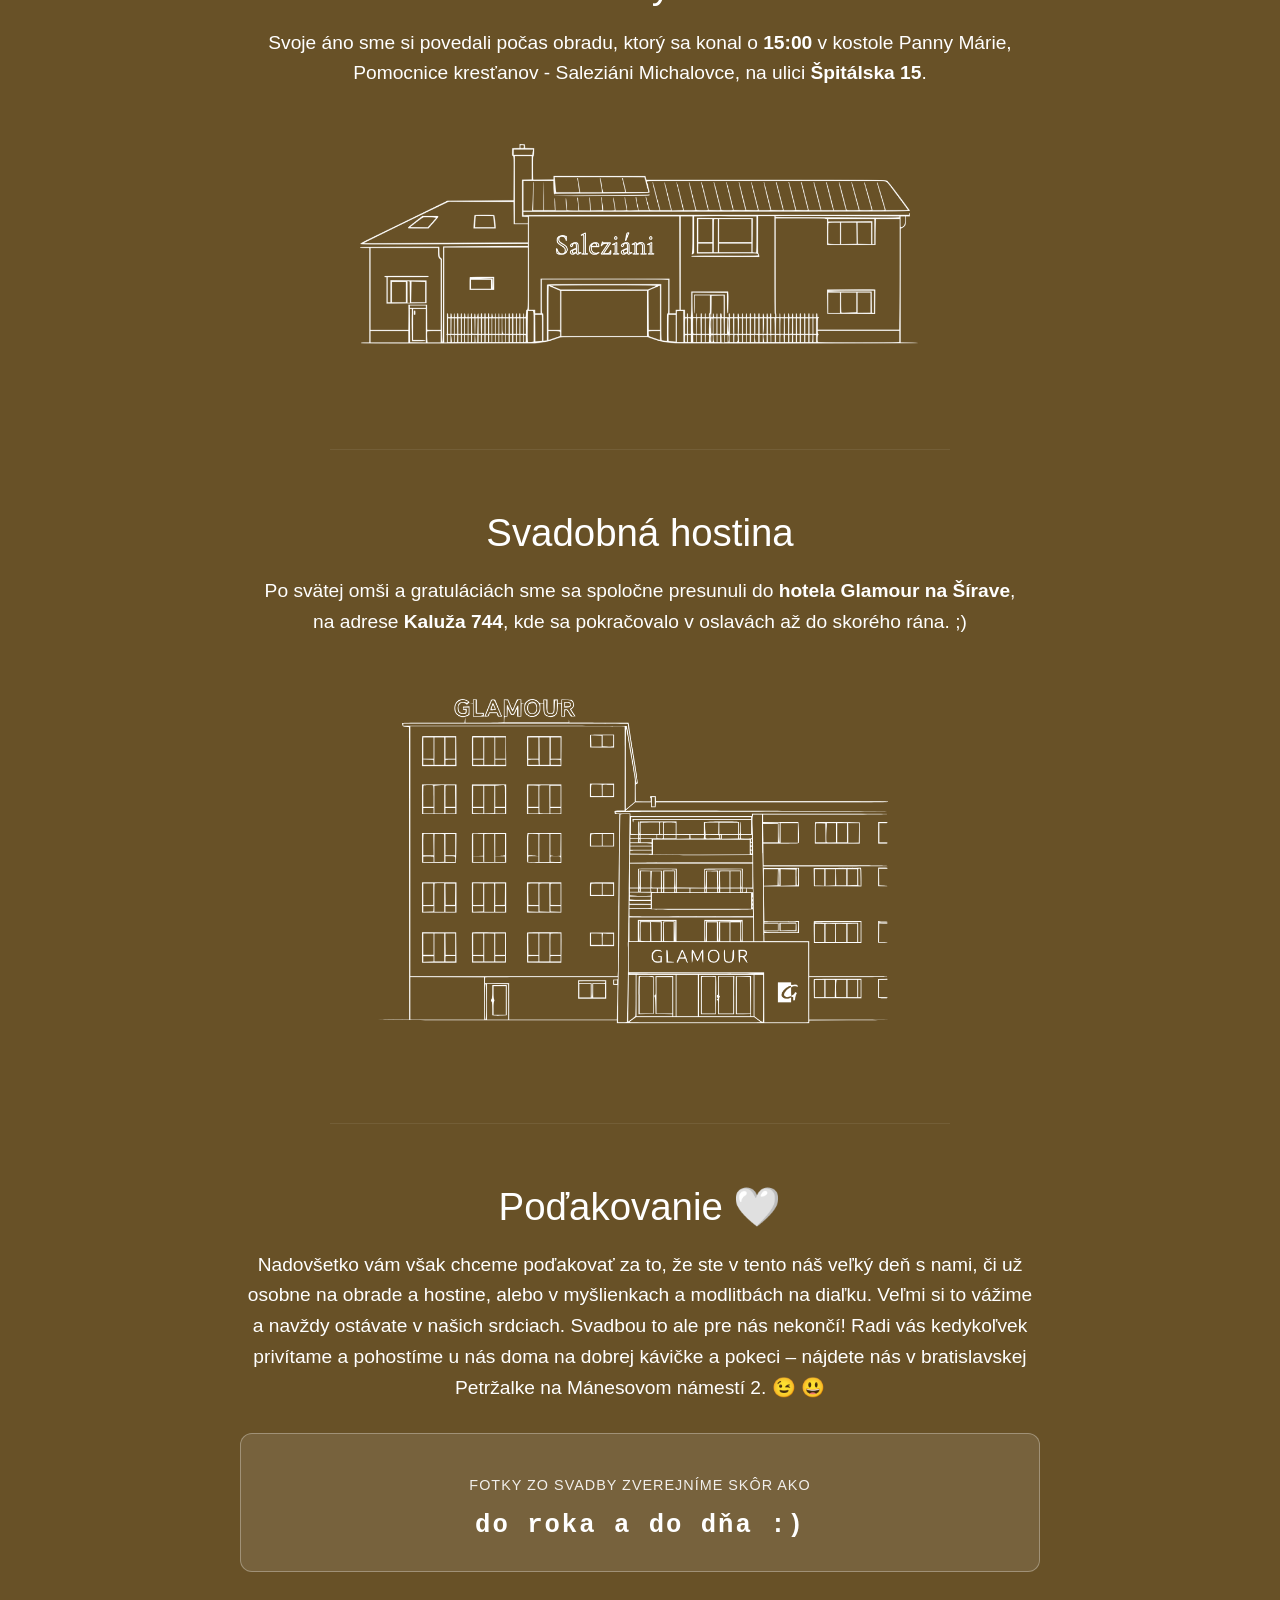
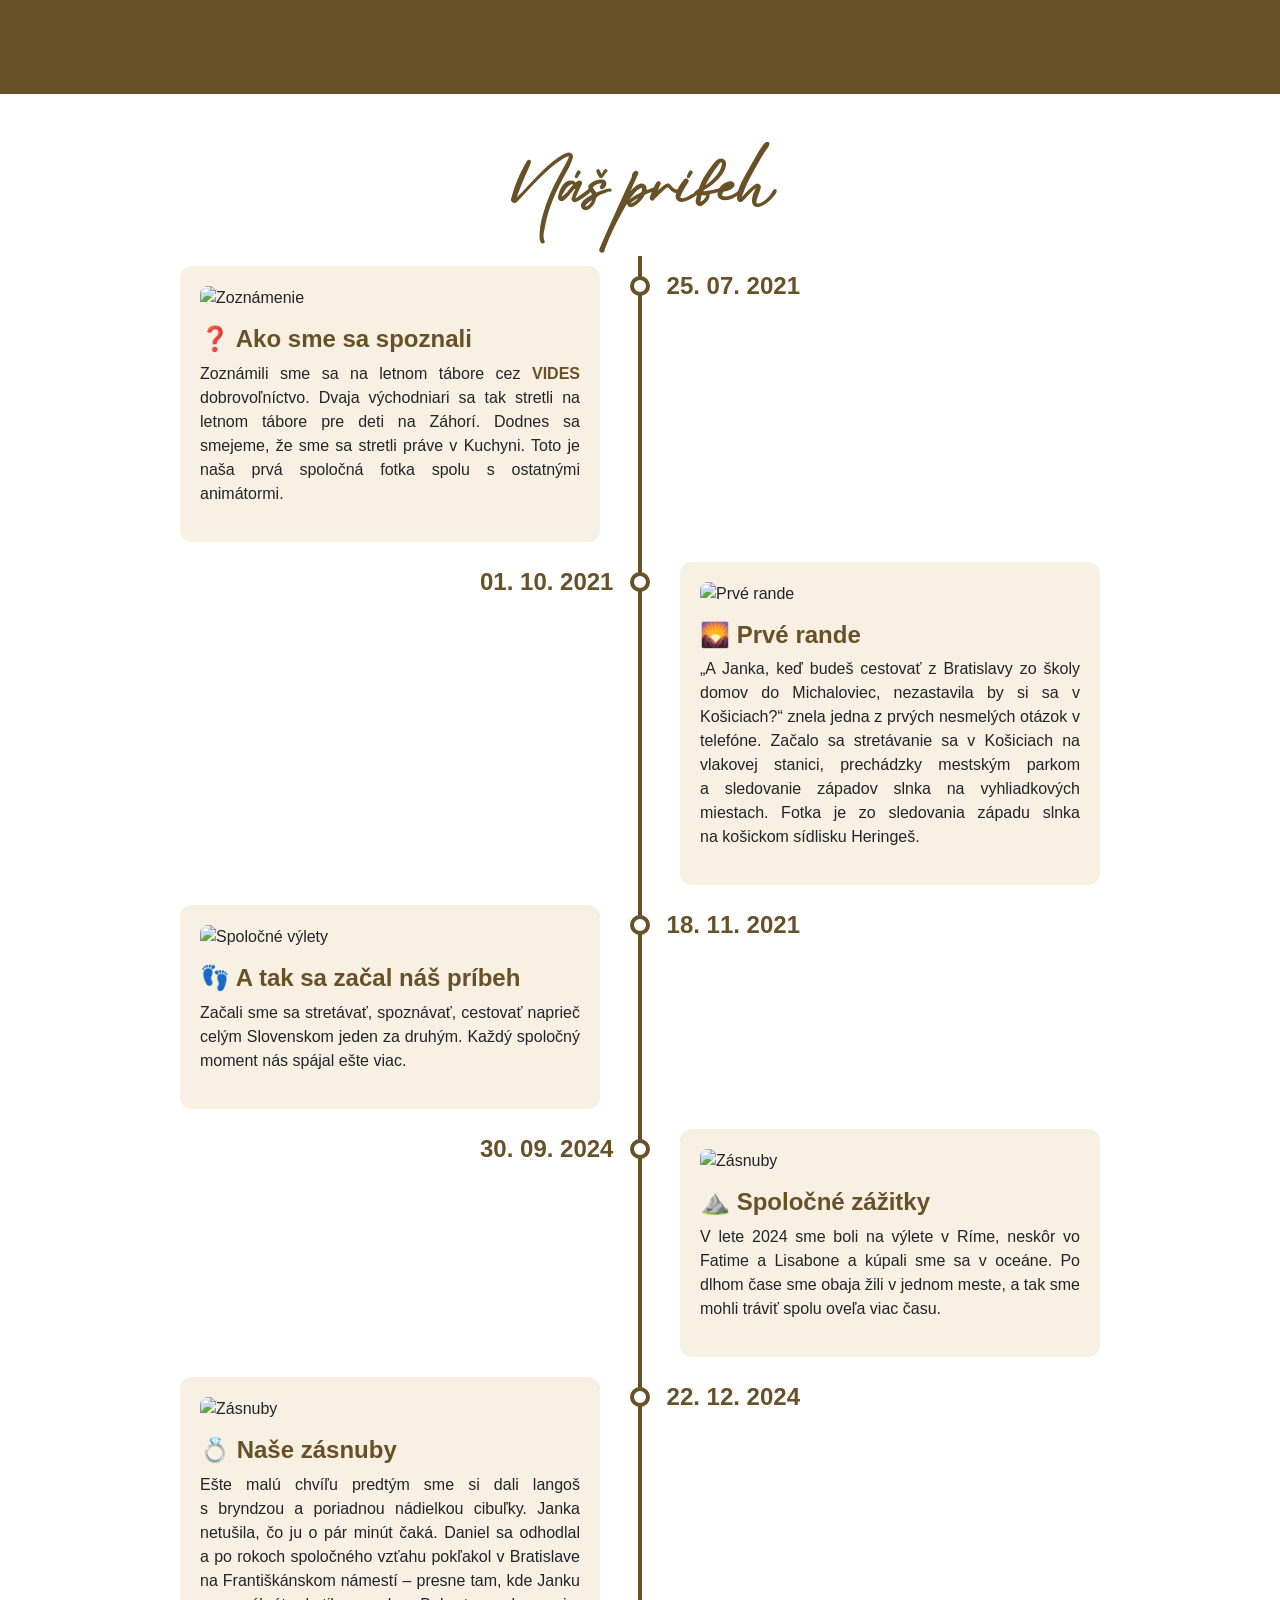
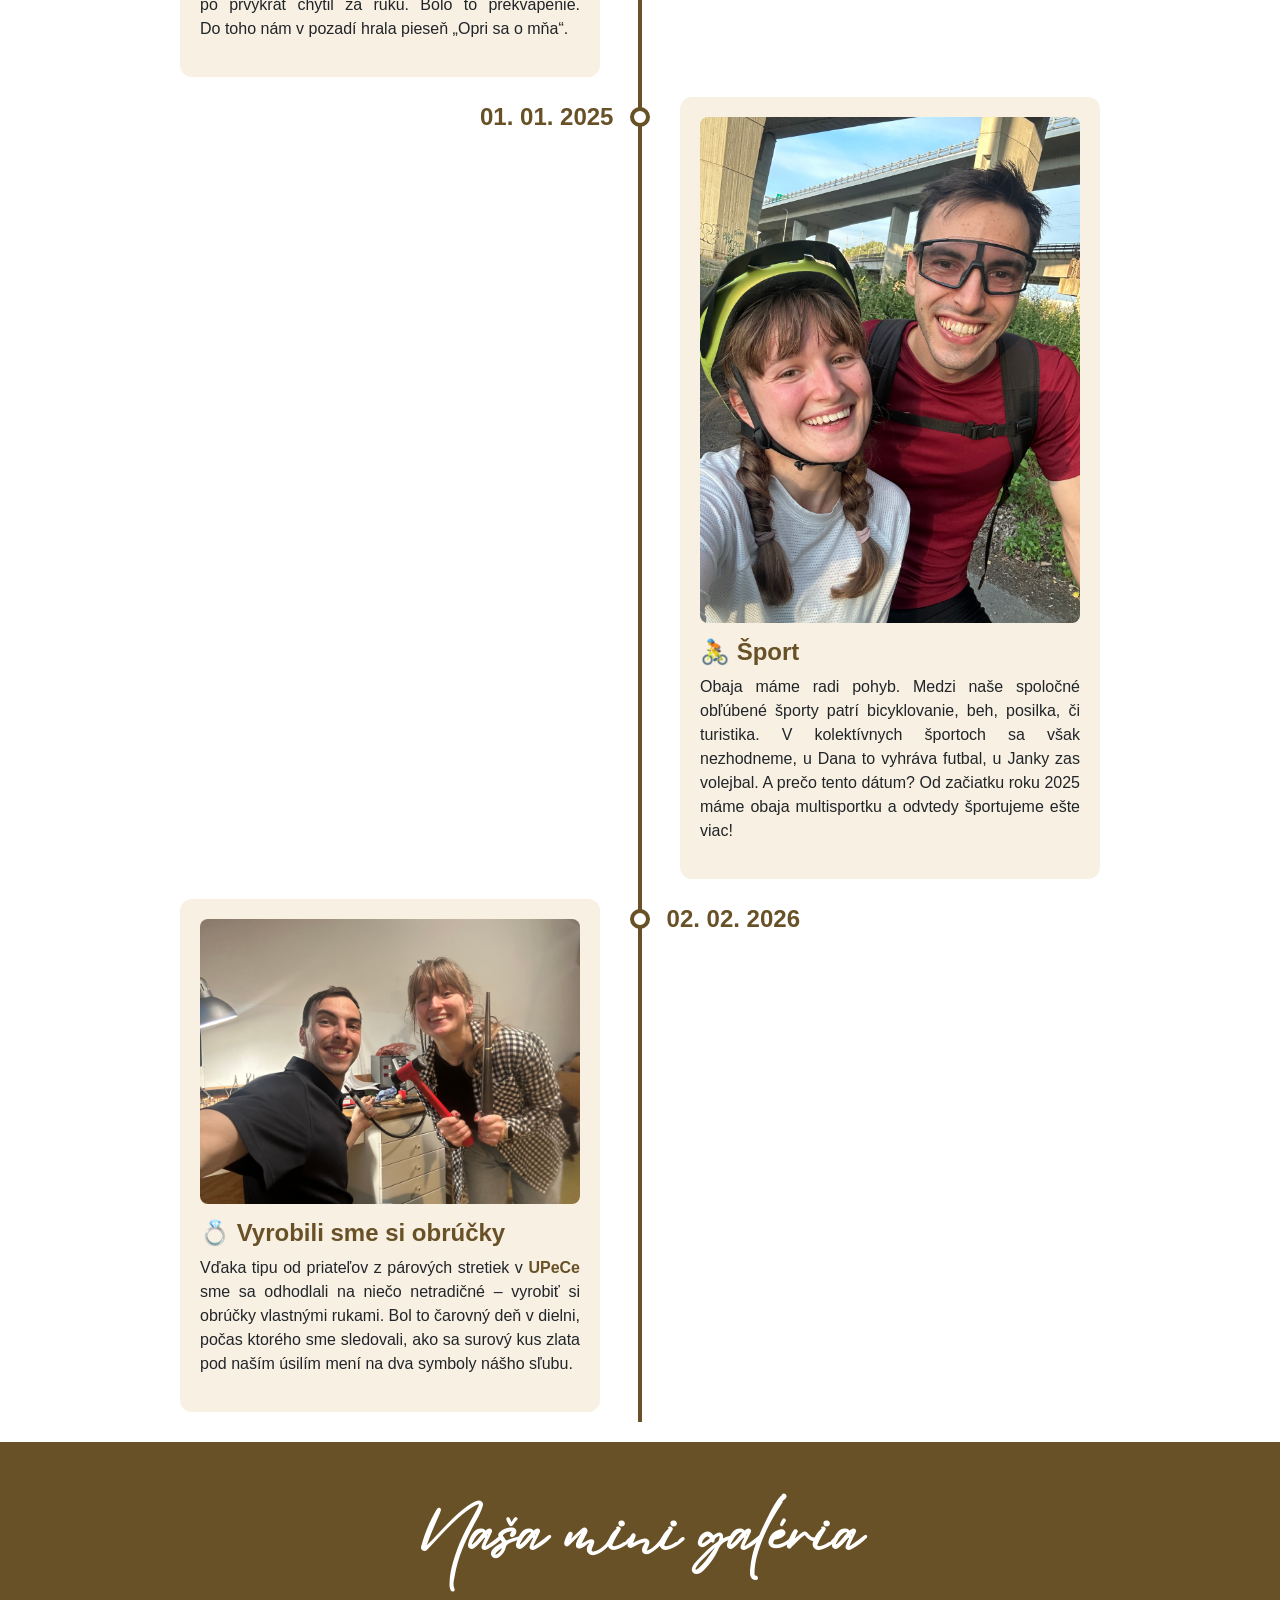
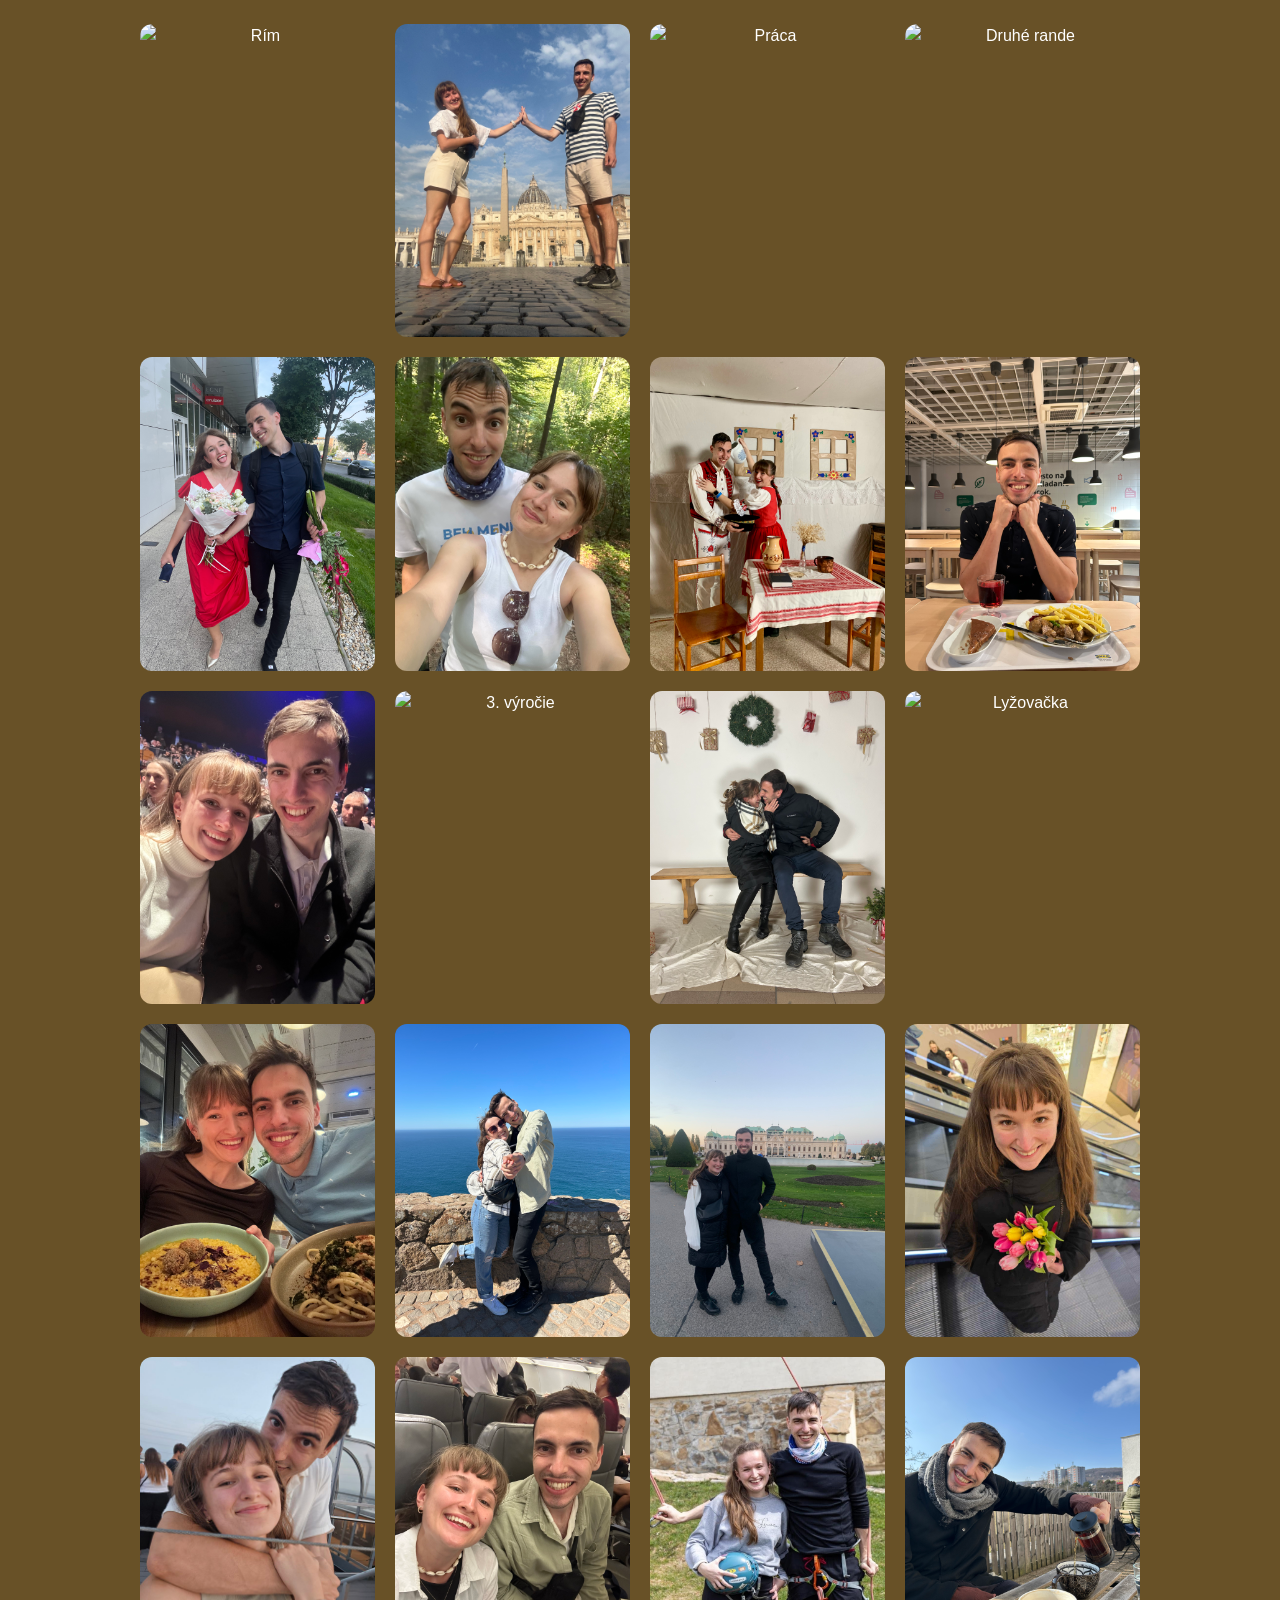
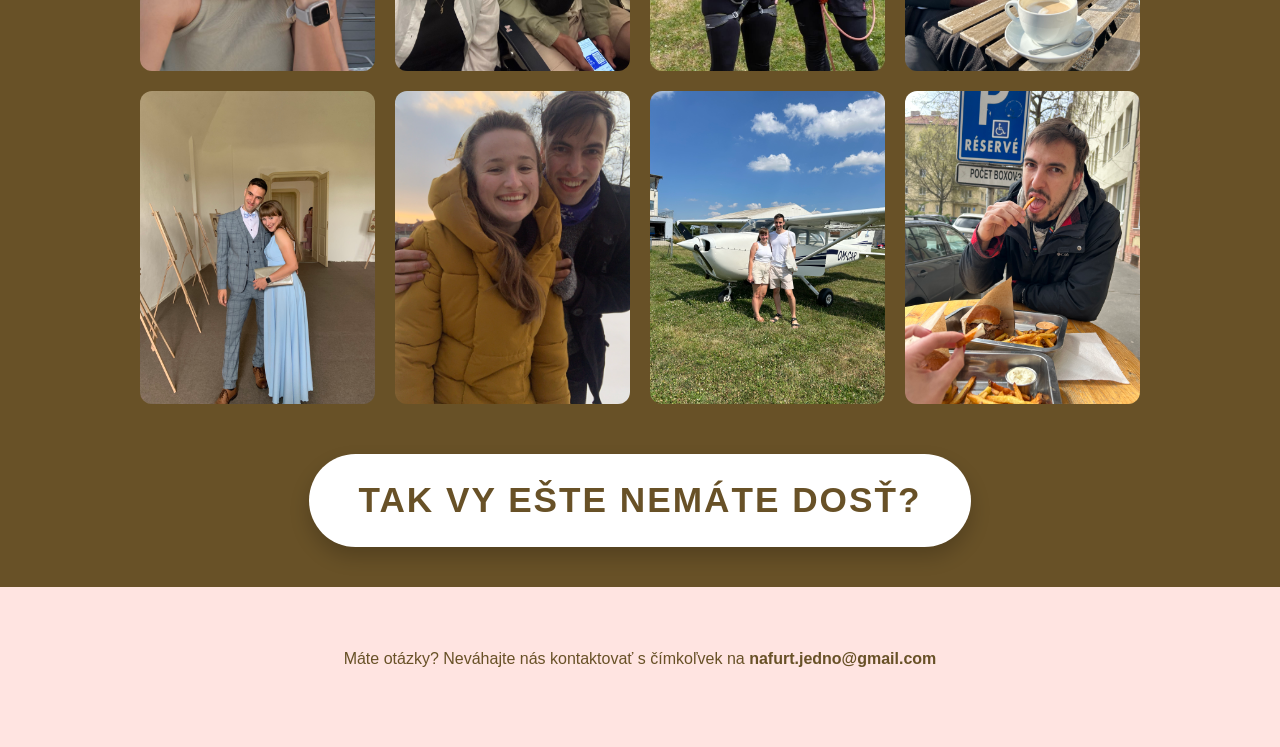
==== commit 08c1707d: "popiska" ====
--- a/index.html
+++ b/index.html
@@ -38,7 +38,7 @@
       </div>
 
        <p style="padding-bottom: 20px; color: #685127; font-size:larger; font-style:italic">
-        Milí hostia, chceli by sme vás poprosiť o podelenie sa s foto a video záznamov z účasti na našej svadbe :) 
+        Milí hostia, chceli by sme sa podeliť s foto z našej svadby :) 
       </p>
 
       <a href="https://eu.zonerama.com/nafurtjedno/2023806" target="_blank" class="btn-invite">NAŠE FOTO TU</a>
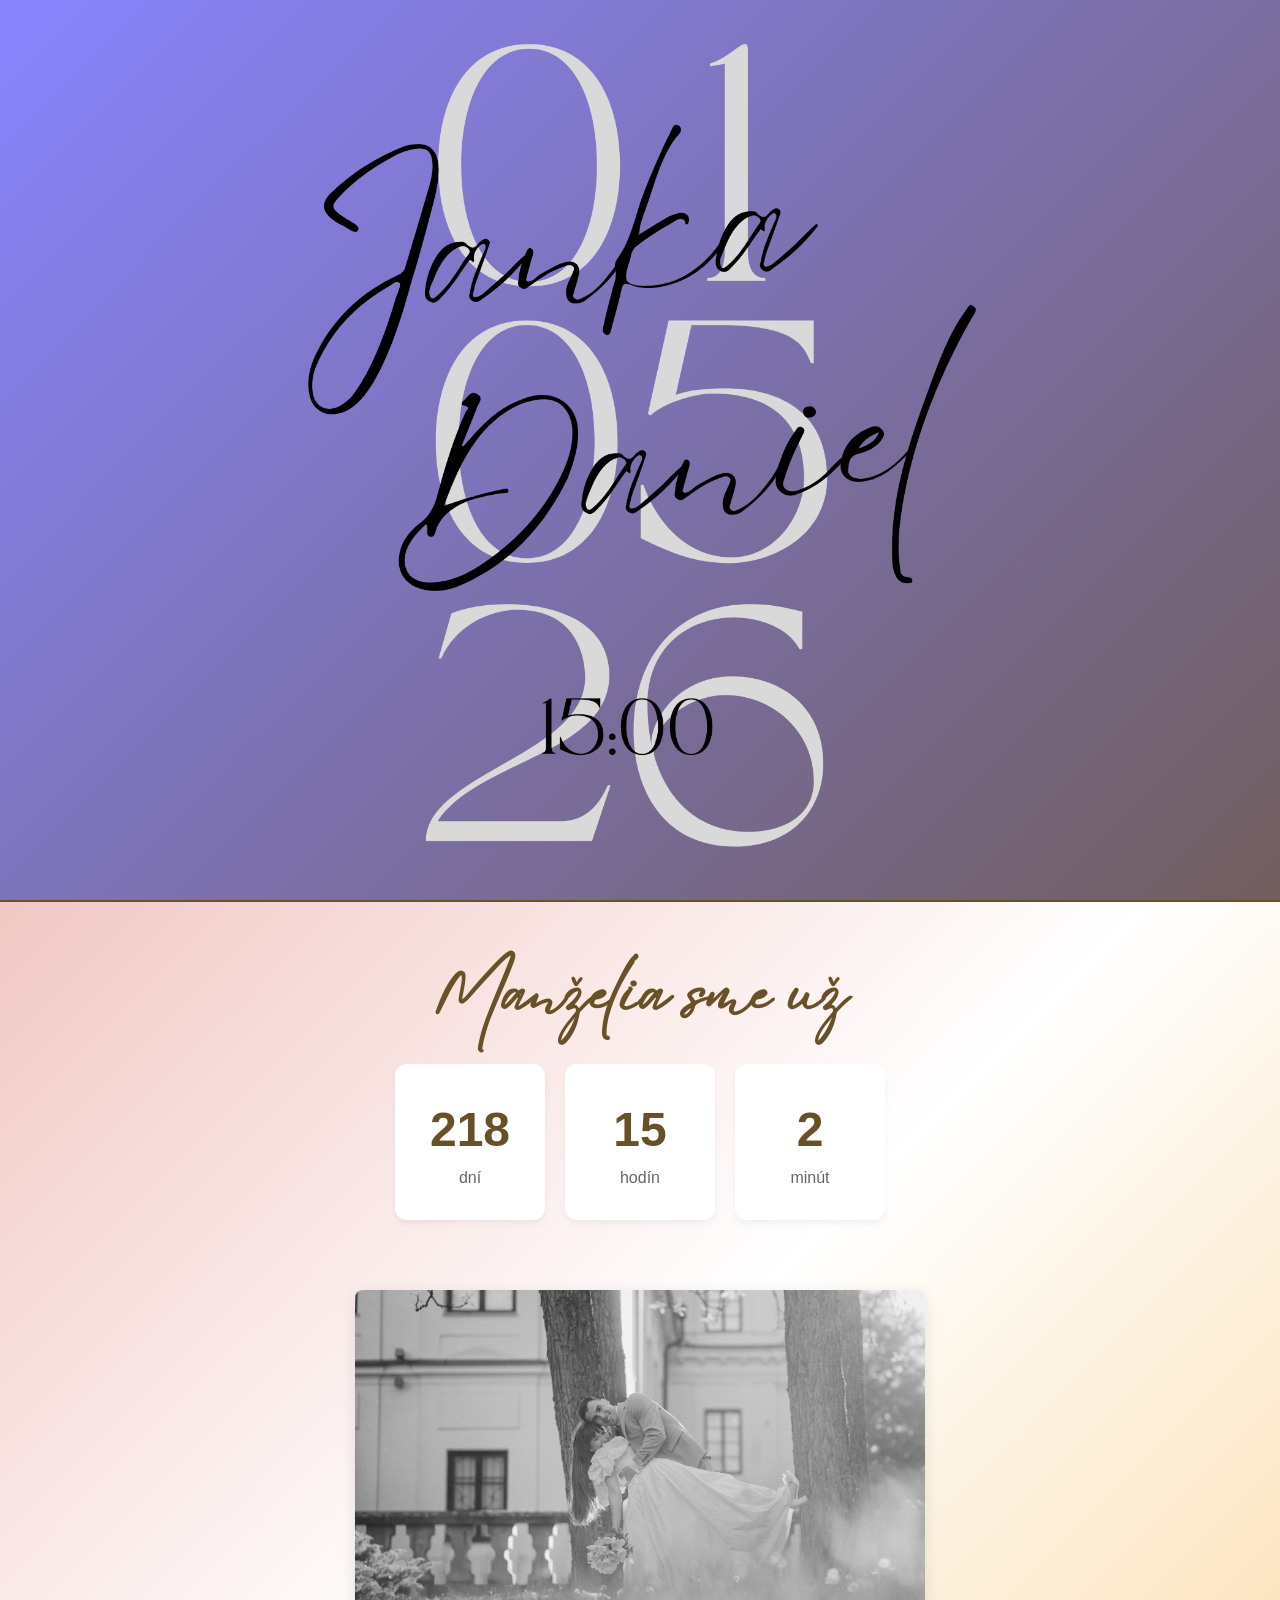
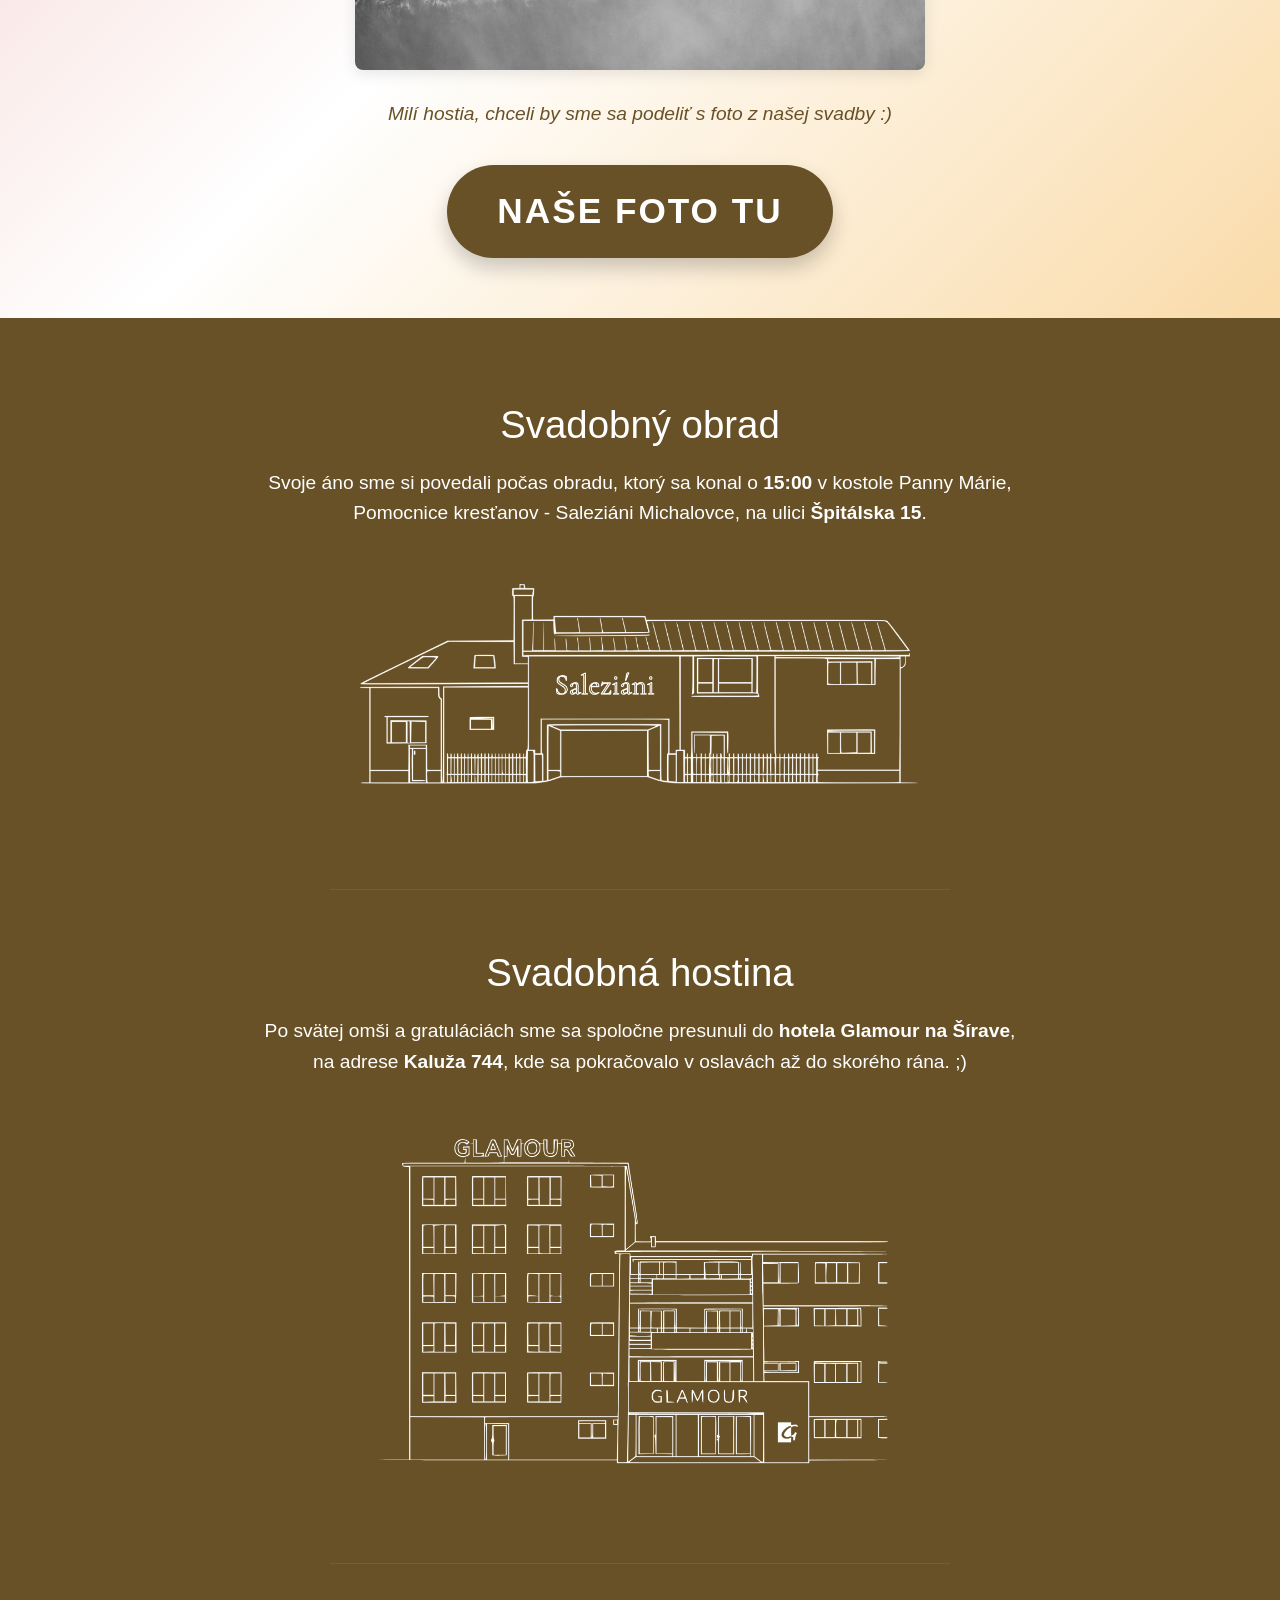
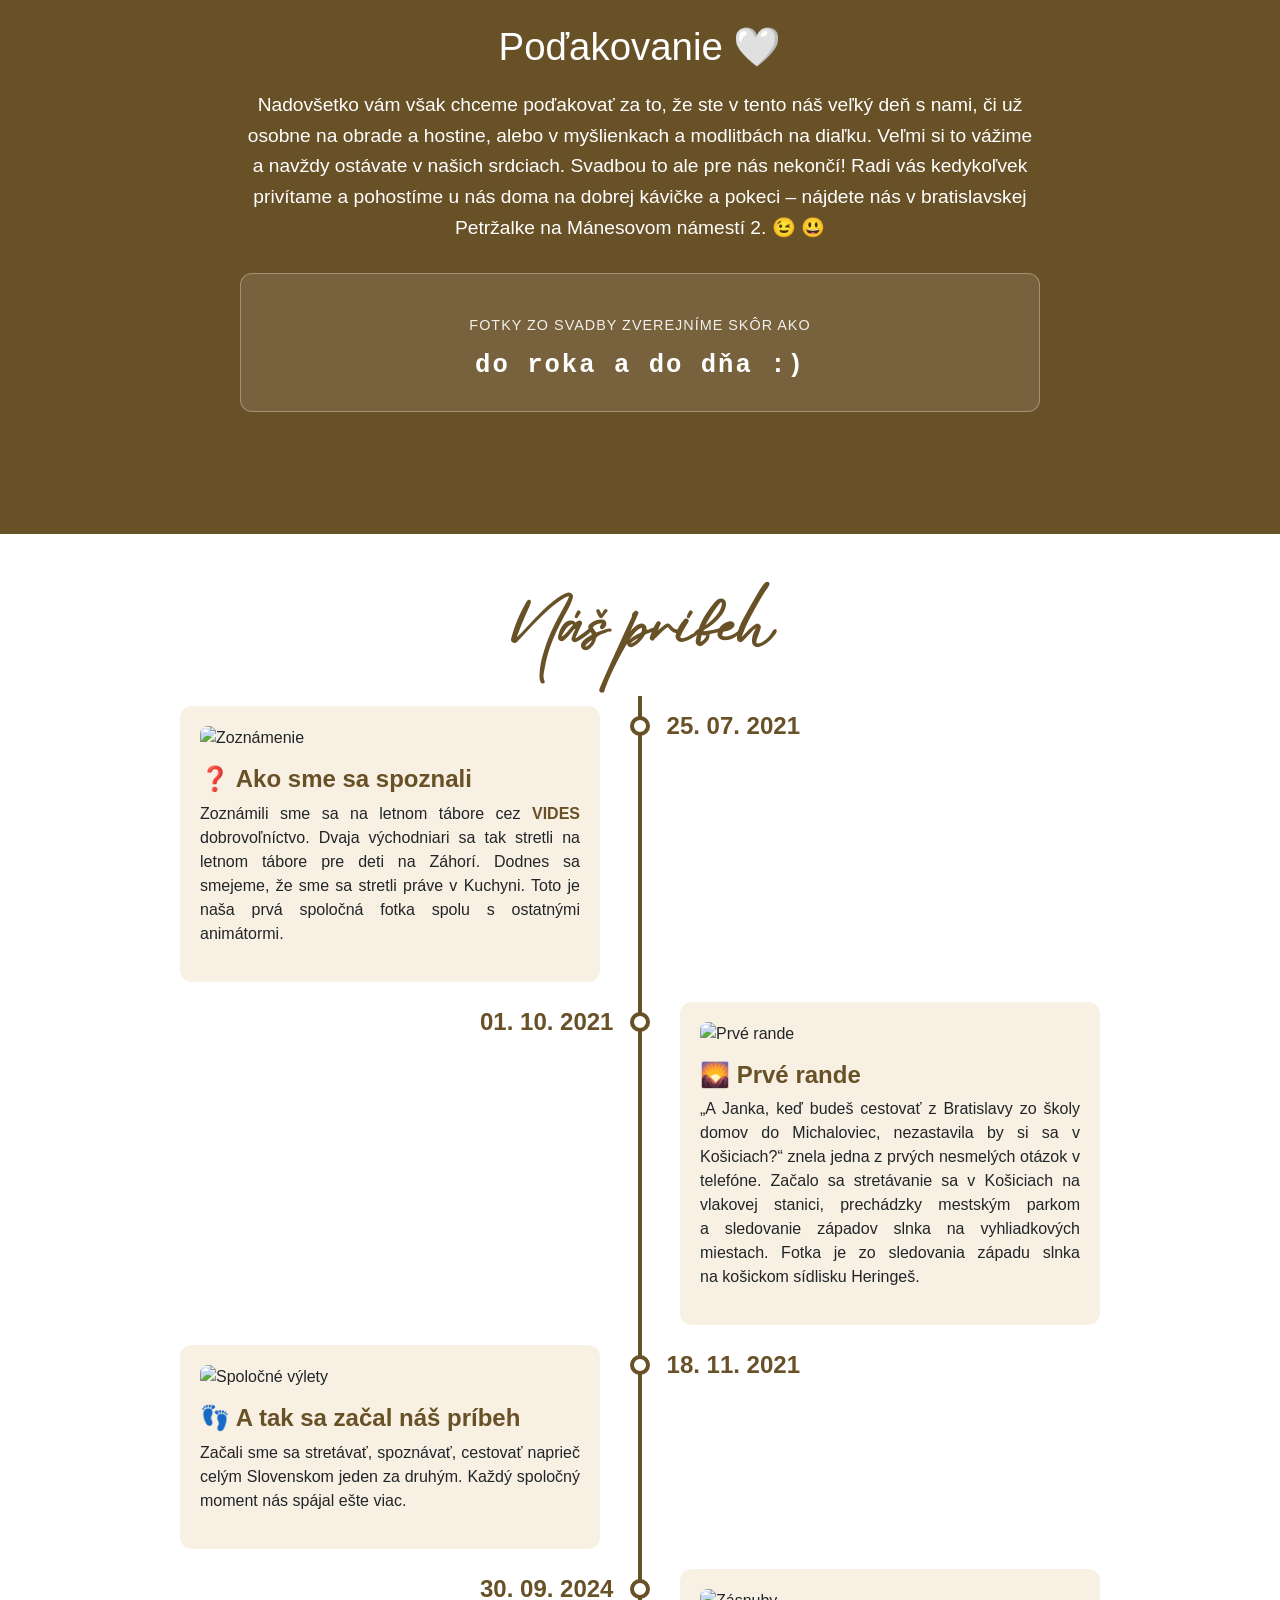
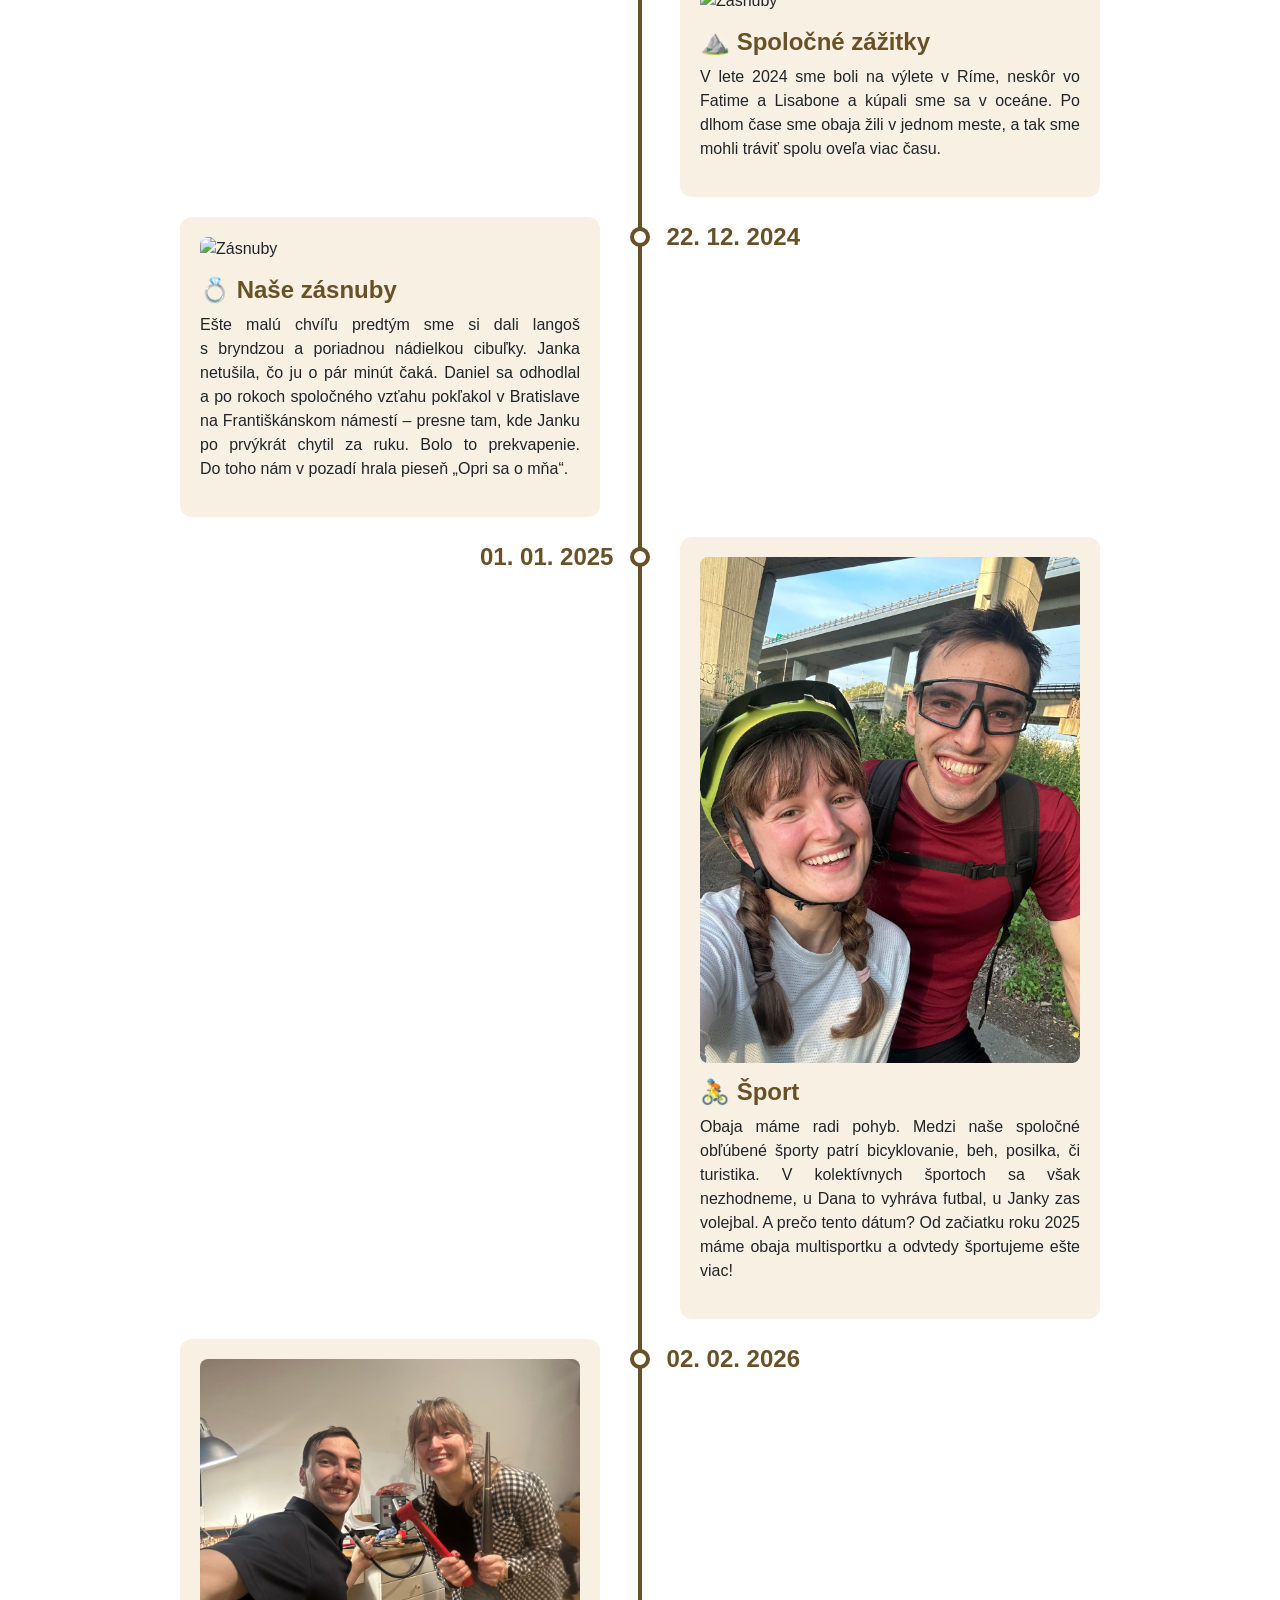
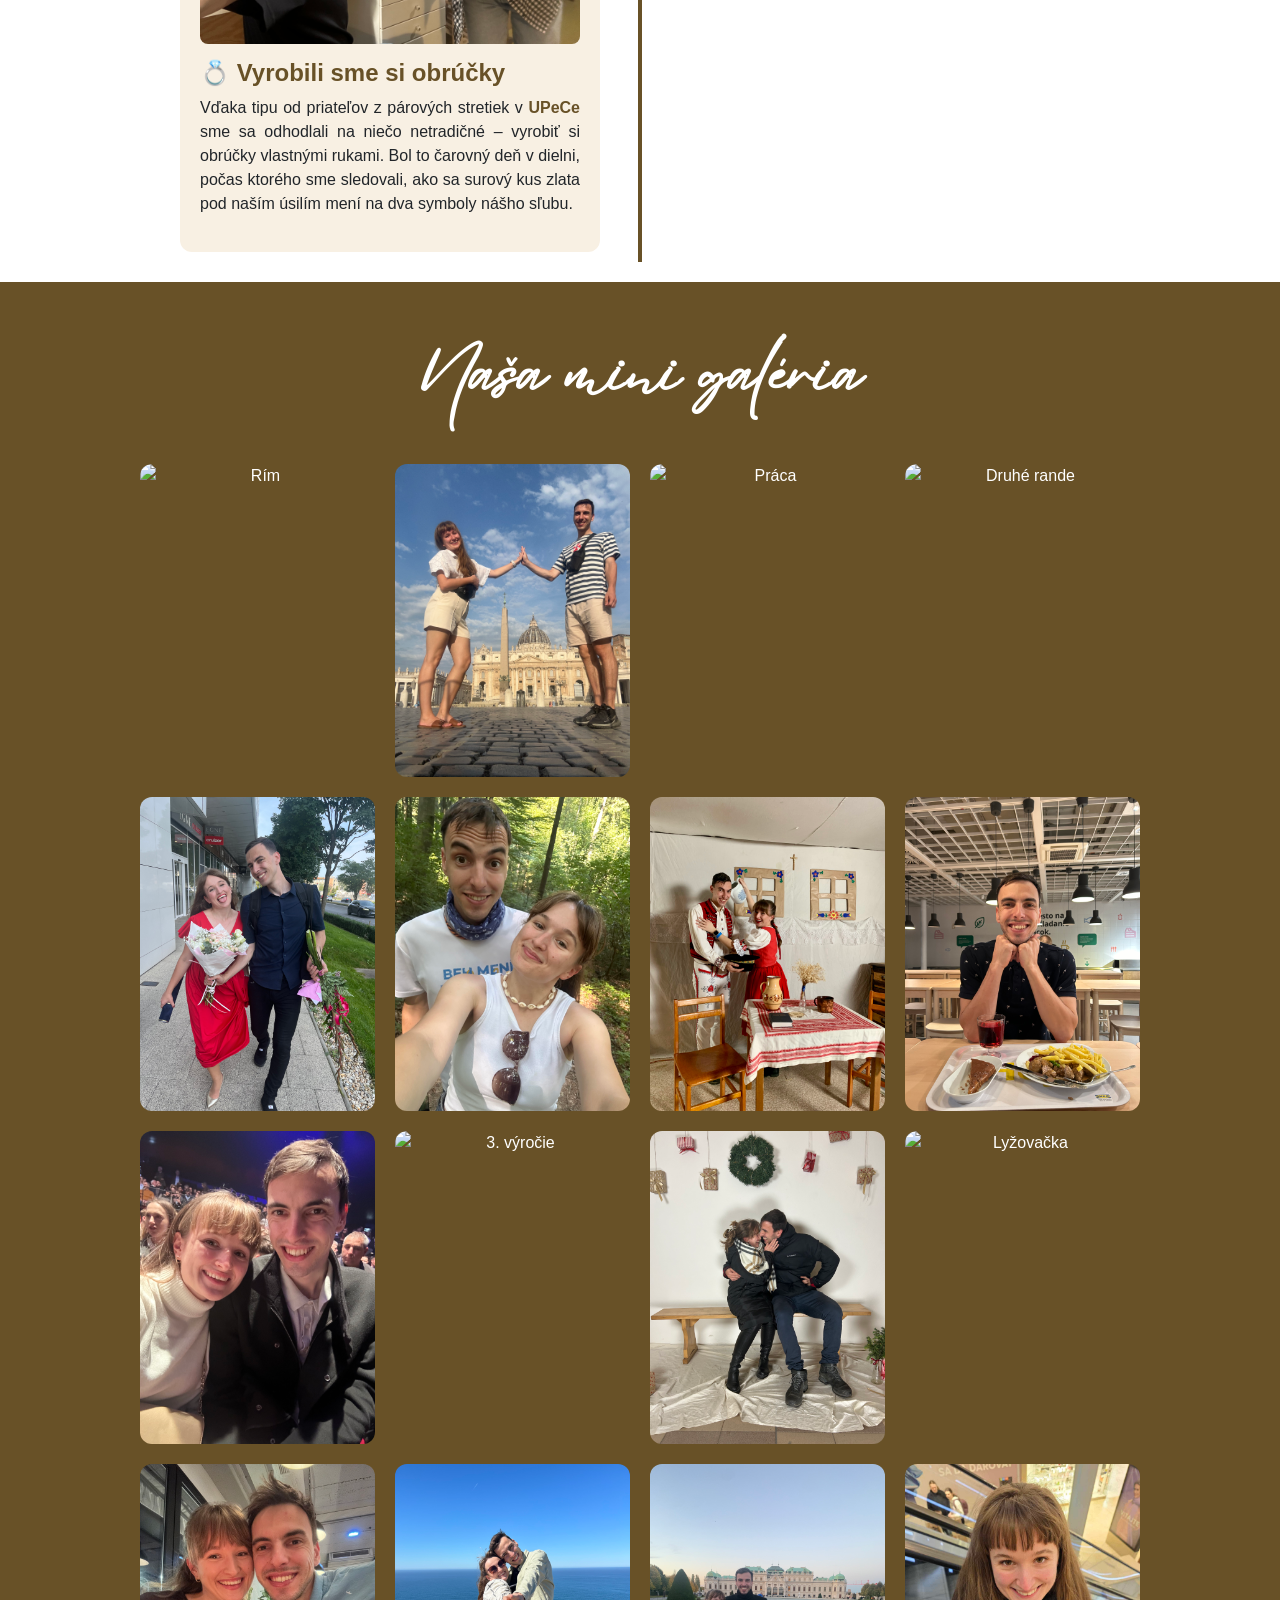
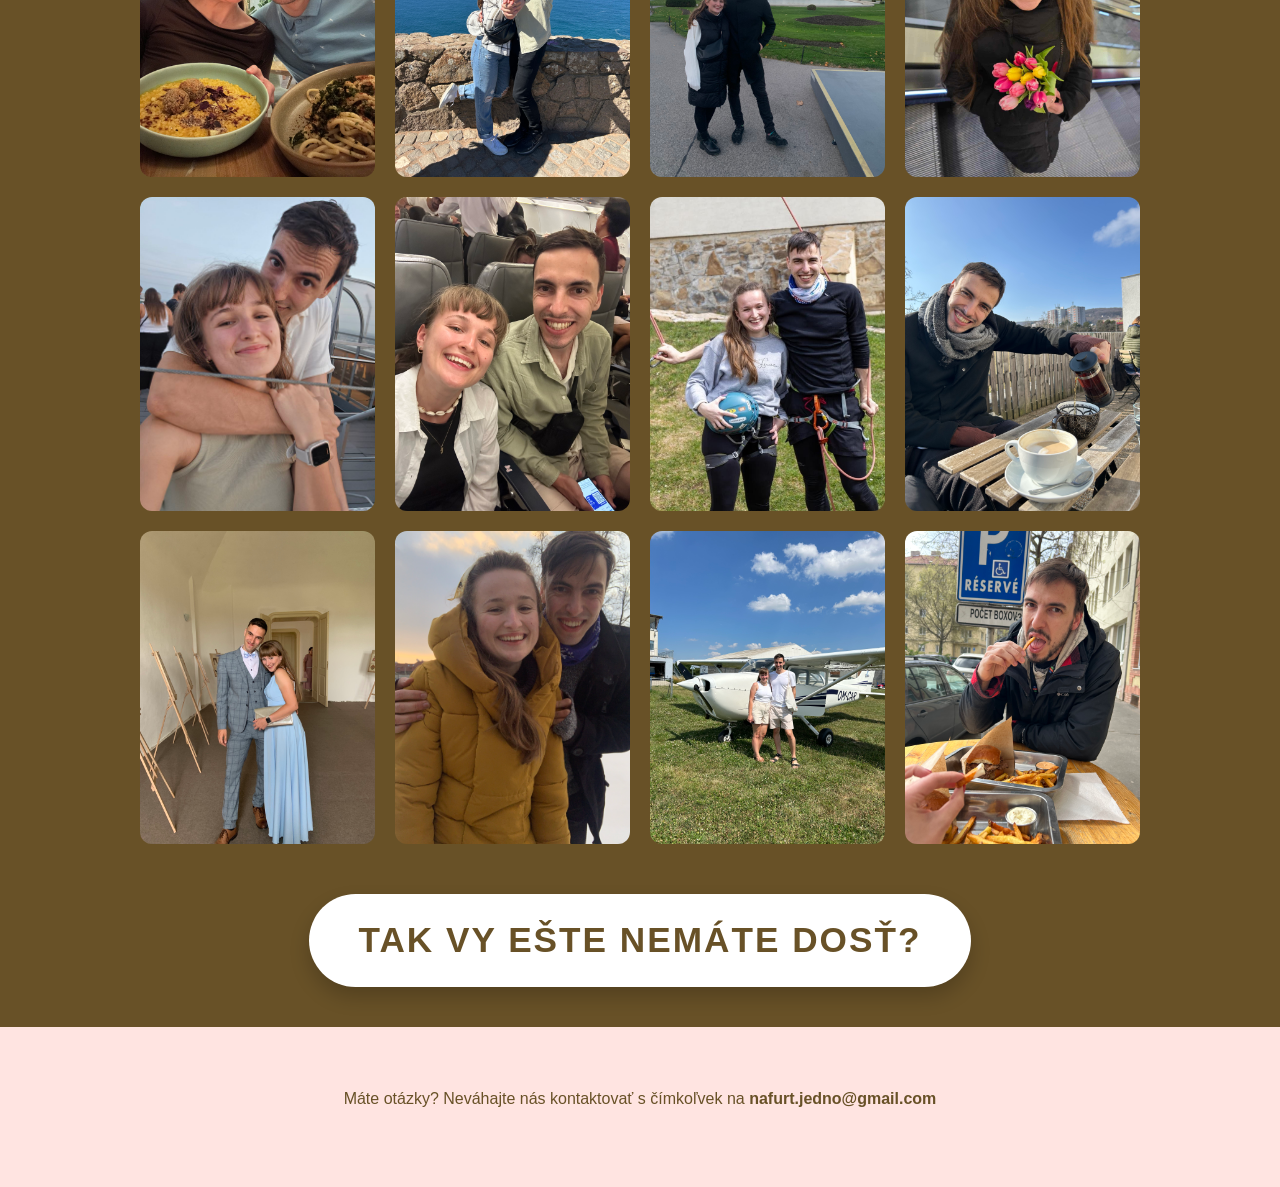
==== commit d257faa1: "dakujeme" ====
--- a/index.html
+++ b/index.html
@@ -36,6 +36,12 @@
           </div>
         </div>
       </div>
+
+
+      <div class="svadobna-fotka-container">
+    <img src="foto/dakujeme.jpg" alt="Daniel a Janka" class="svadobna-fotka">
+</div>
+
 
        <p style="padding-bottom: 20px; color: #685127; font-size:larger; font-style:italic">
         Milí hostia, chceli by sme sa podeliť s foto z našej svadby :) 
--- a/style.css
+++ b/style.css
@@ -104,6 +104,24 @@
             font-size: 1rem;
             color: #666;
         }
+
+
+        .svadobna-fotka-container {
+    text-align: center;
+    margin: 30px auto; /* Vytvorí peknú medzeru pod odpočítavadlom */
+    max-width: 600px;  /* Maximálna šírka fotky, aby nebola cez celú obrazovku na PC */
+    padding: 0 15px;   /* Odsadenie od krajov na mobiloch */
+}
+
+.svadobna-fotka {
+    width: 100%;
+    height: auto;
+    border-radius: 8px; /* Jemne zaoblené rohy, vyzerá to modernejšie */
+    box-shadow: 0 4px 15px rgba(0, 0, 0, 0.1); /* Jemný tieň pod fotkou */
+    
+    /* Ak by fotka náhodou nebola čistá čiernobiela, tento filter to zabezpečí: */
+    filter: grayscale(100%); 
+}
 
         /* --- TLAČIDLO PRE POZVANÝCH (UPRAVENÉ) --- */
         .invite-section {
